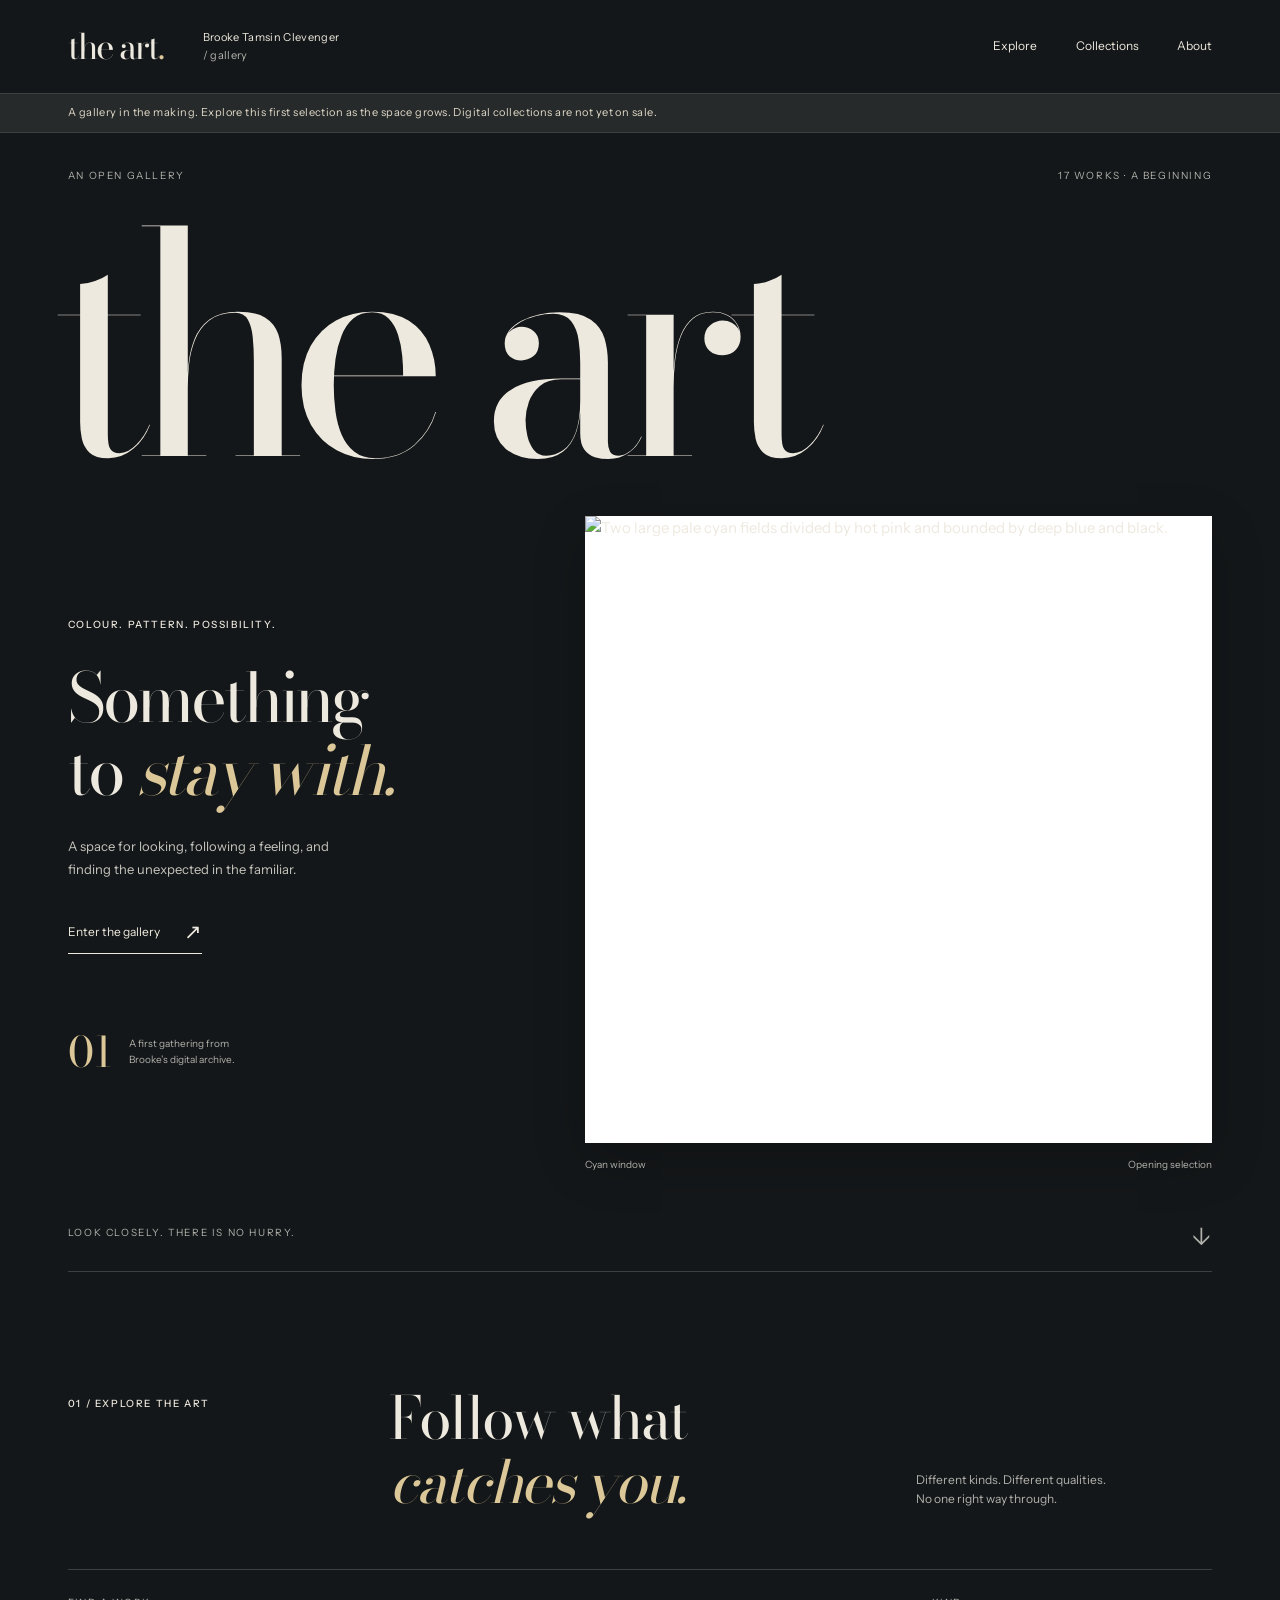
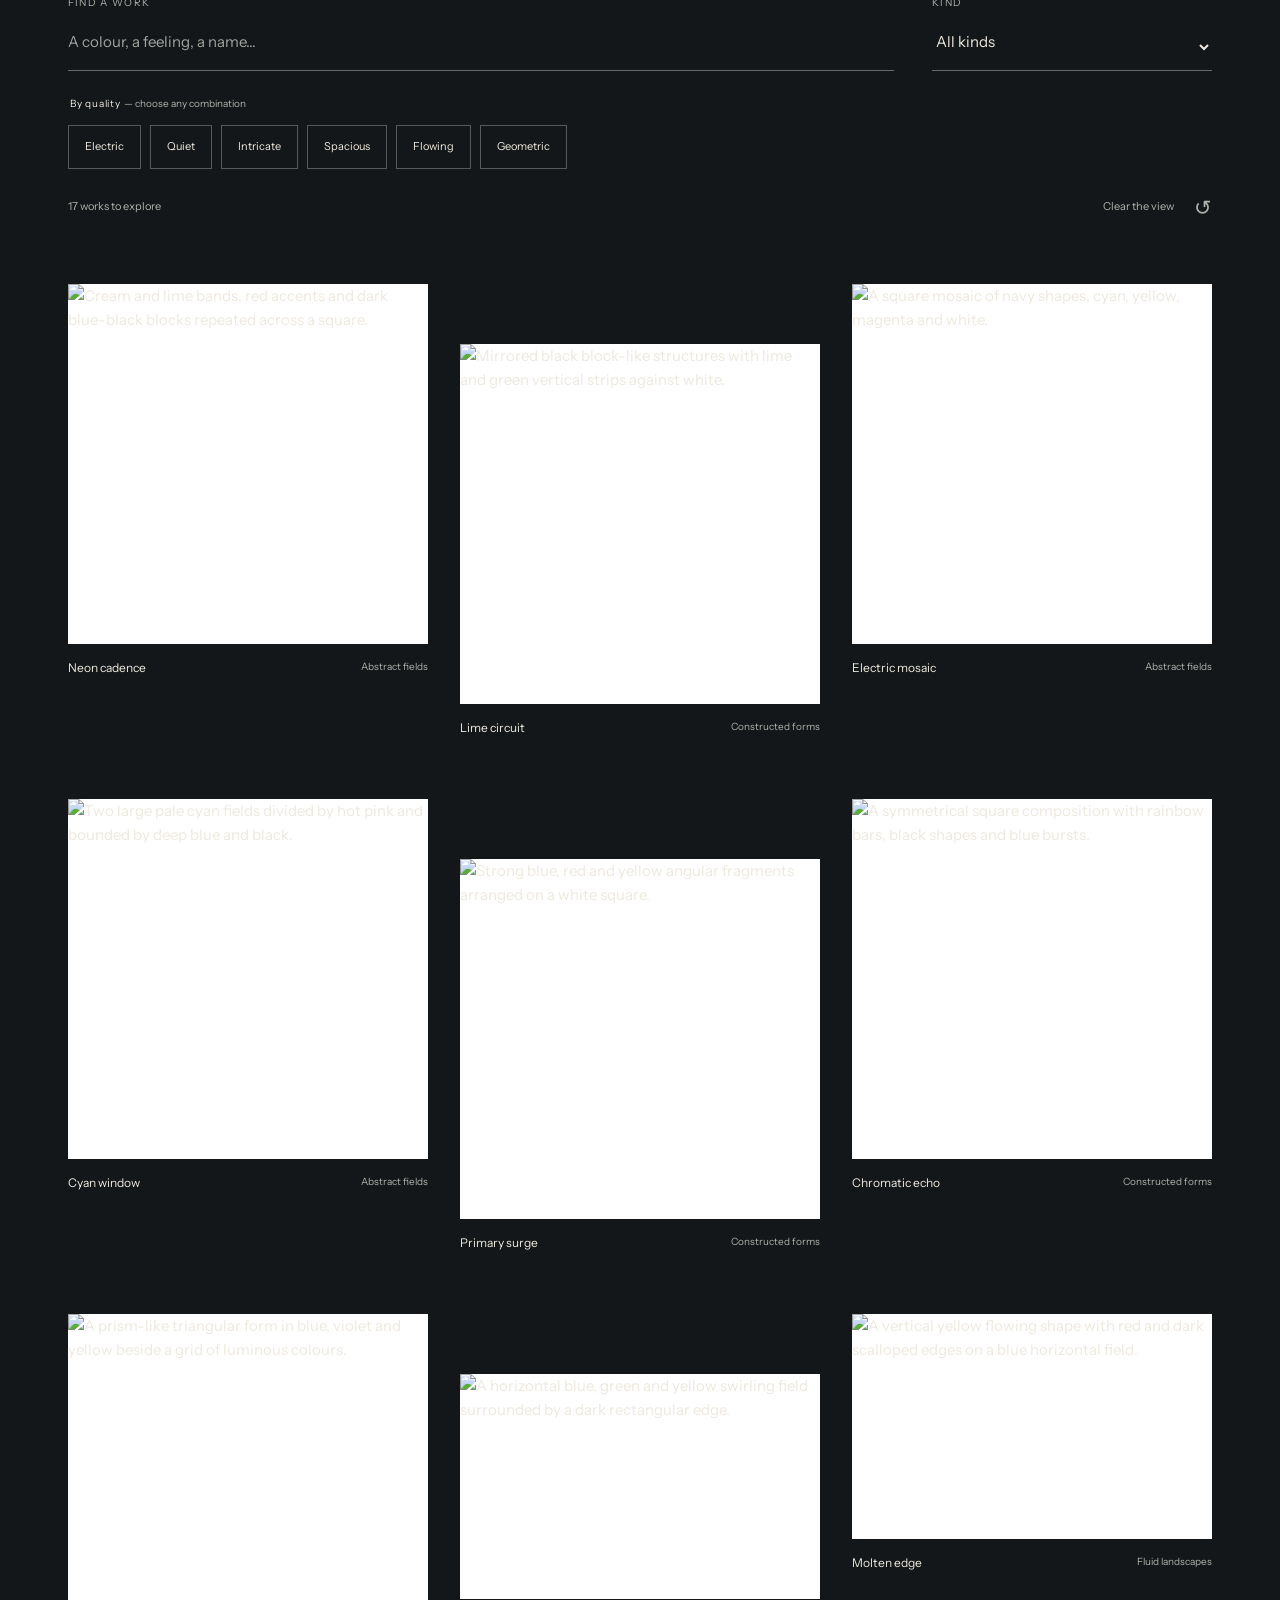
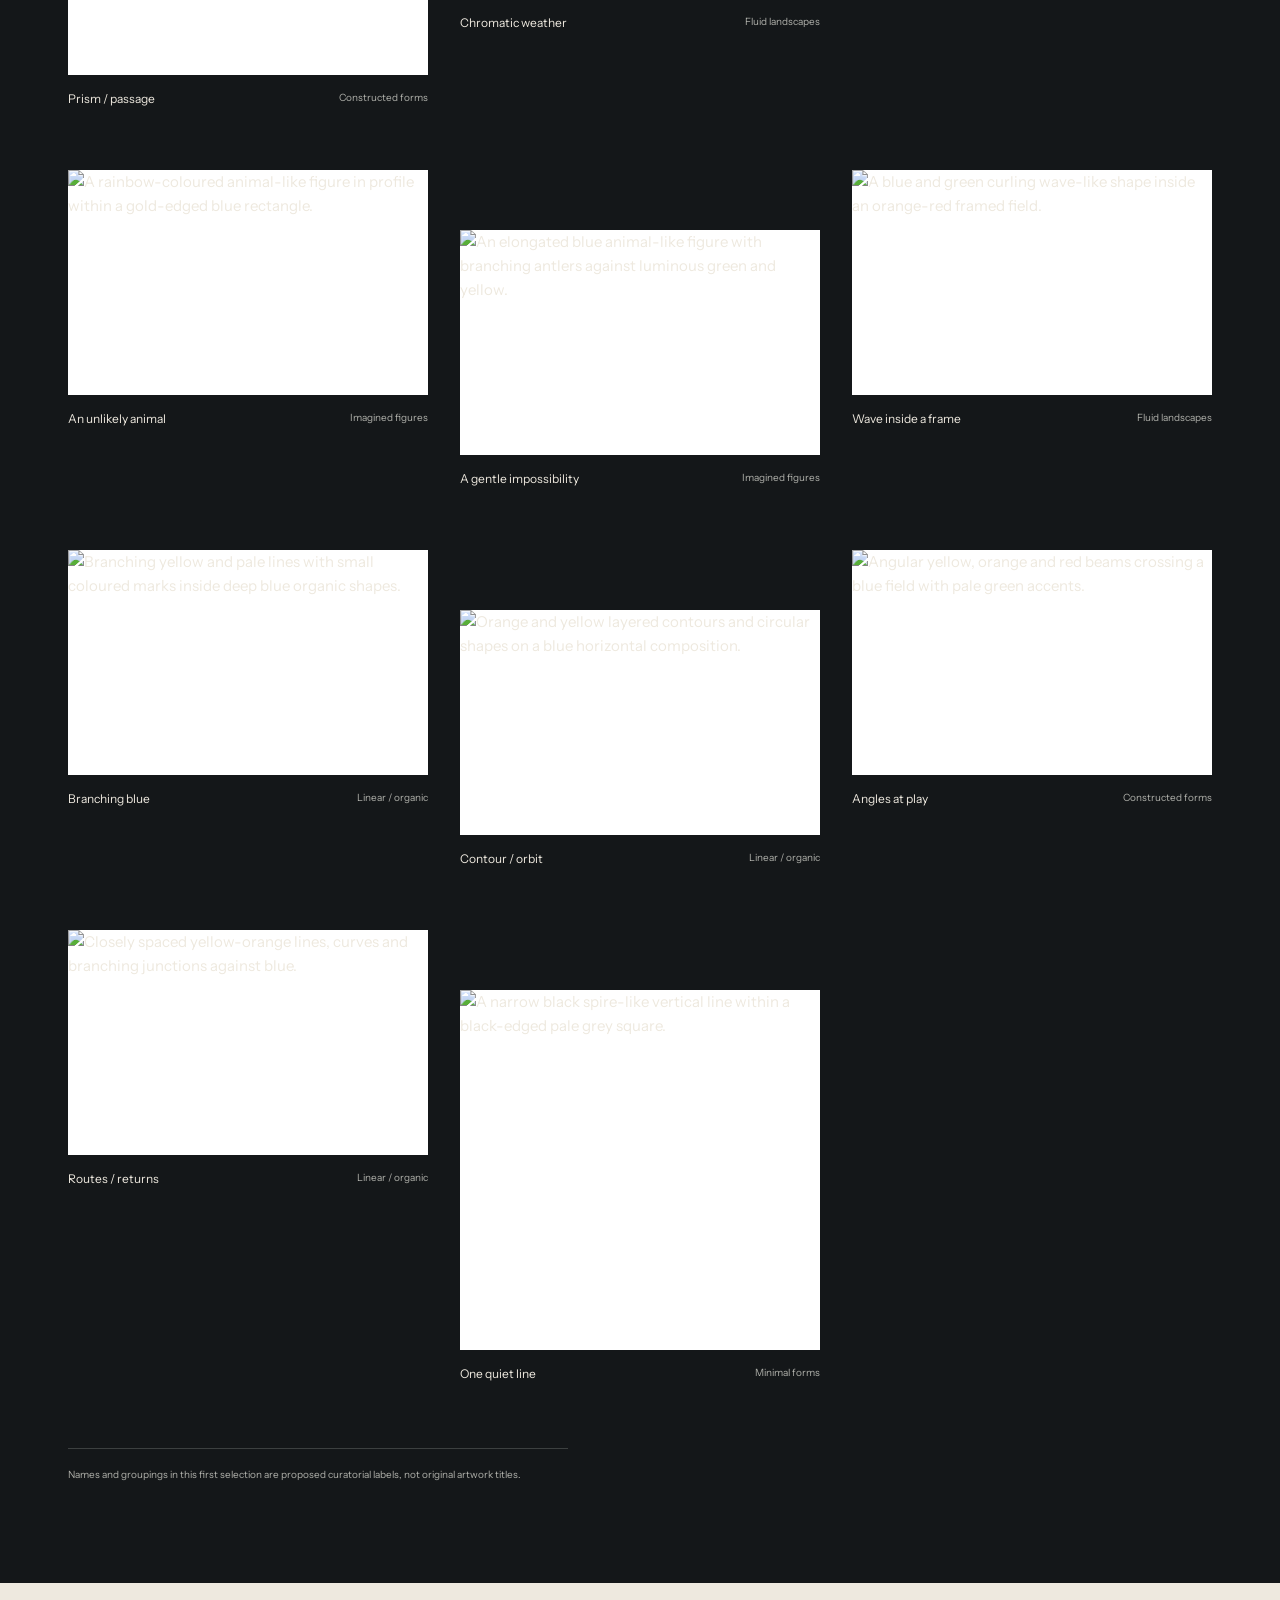
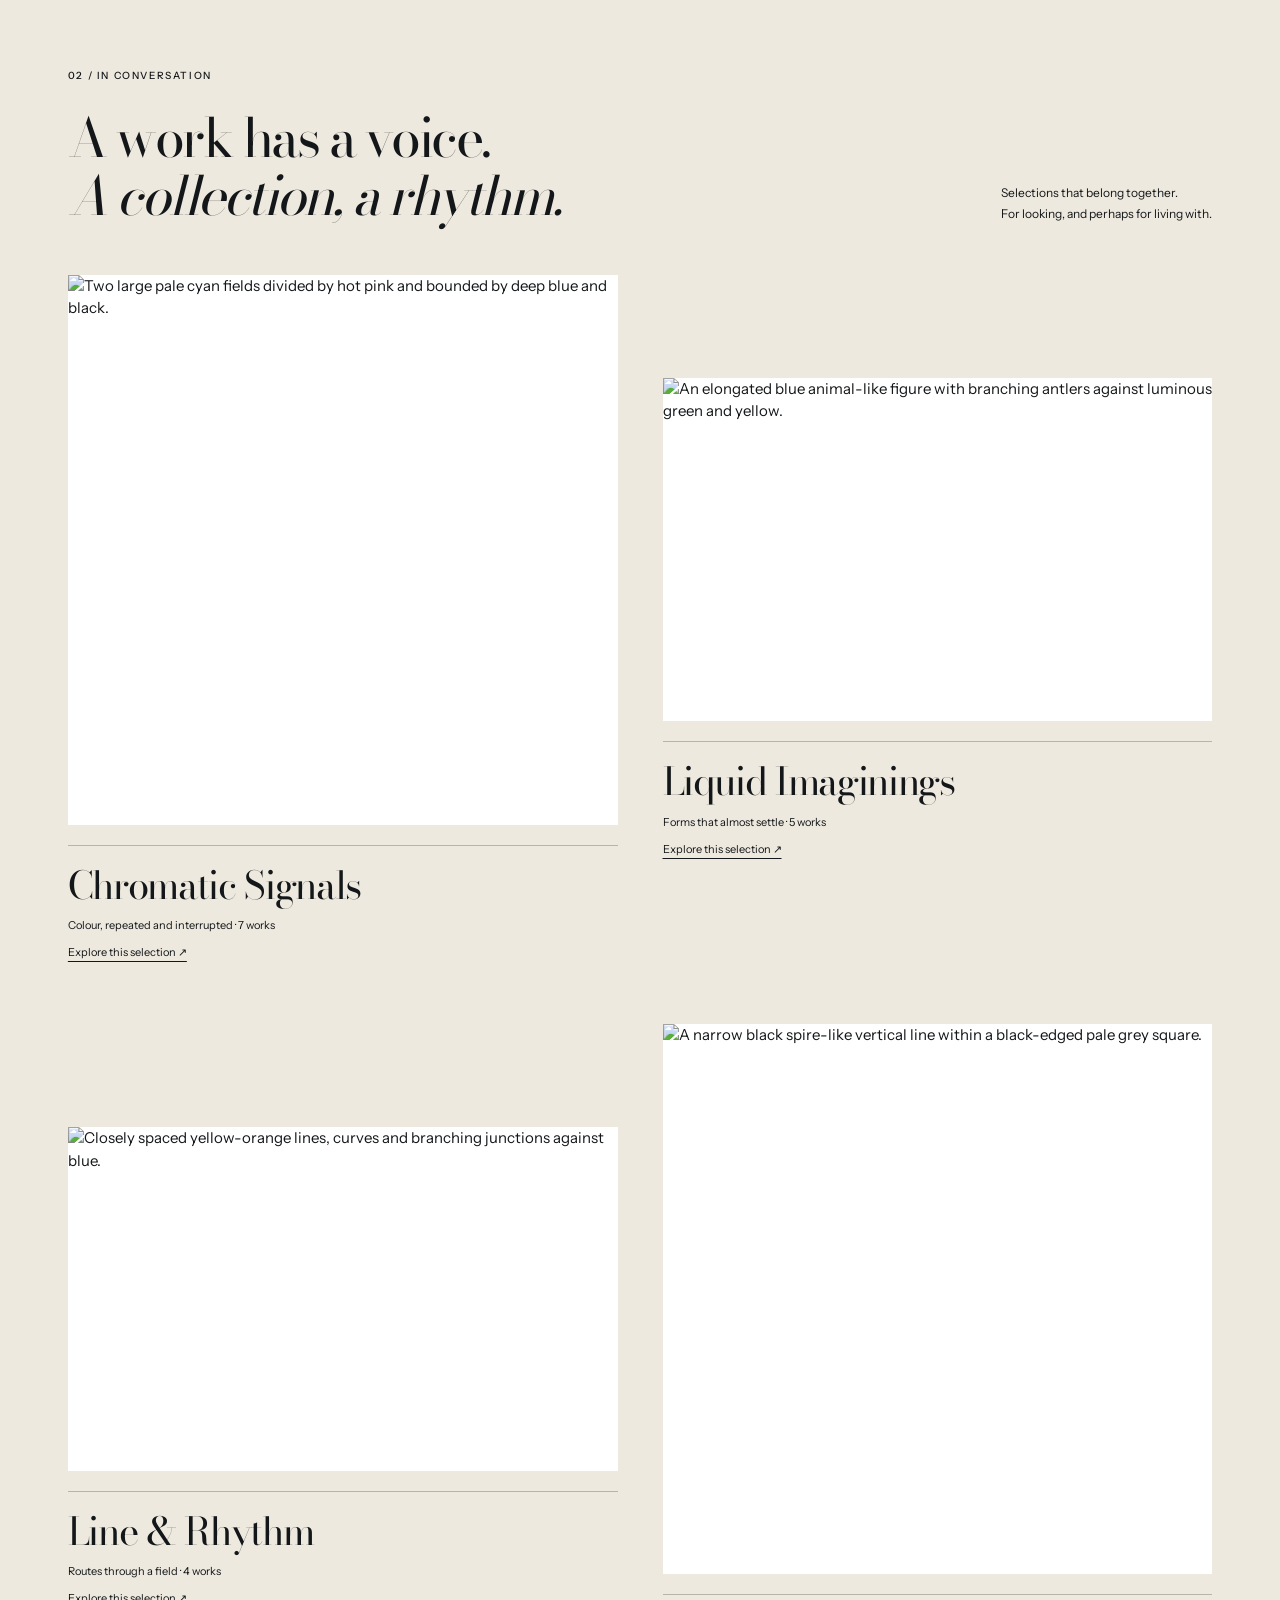
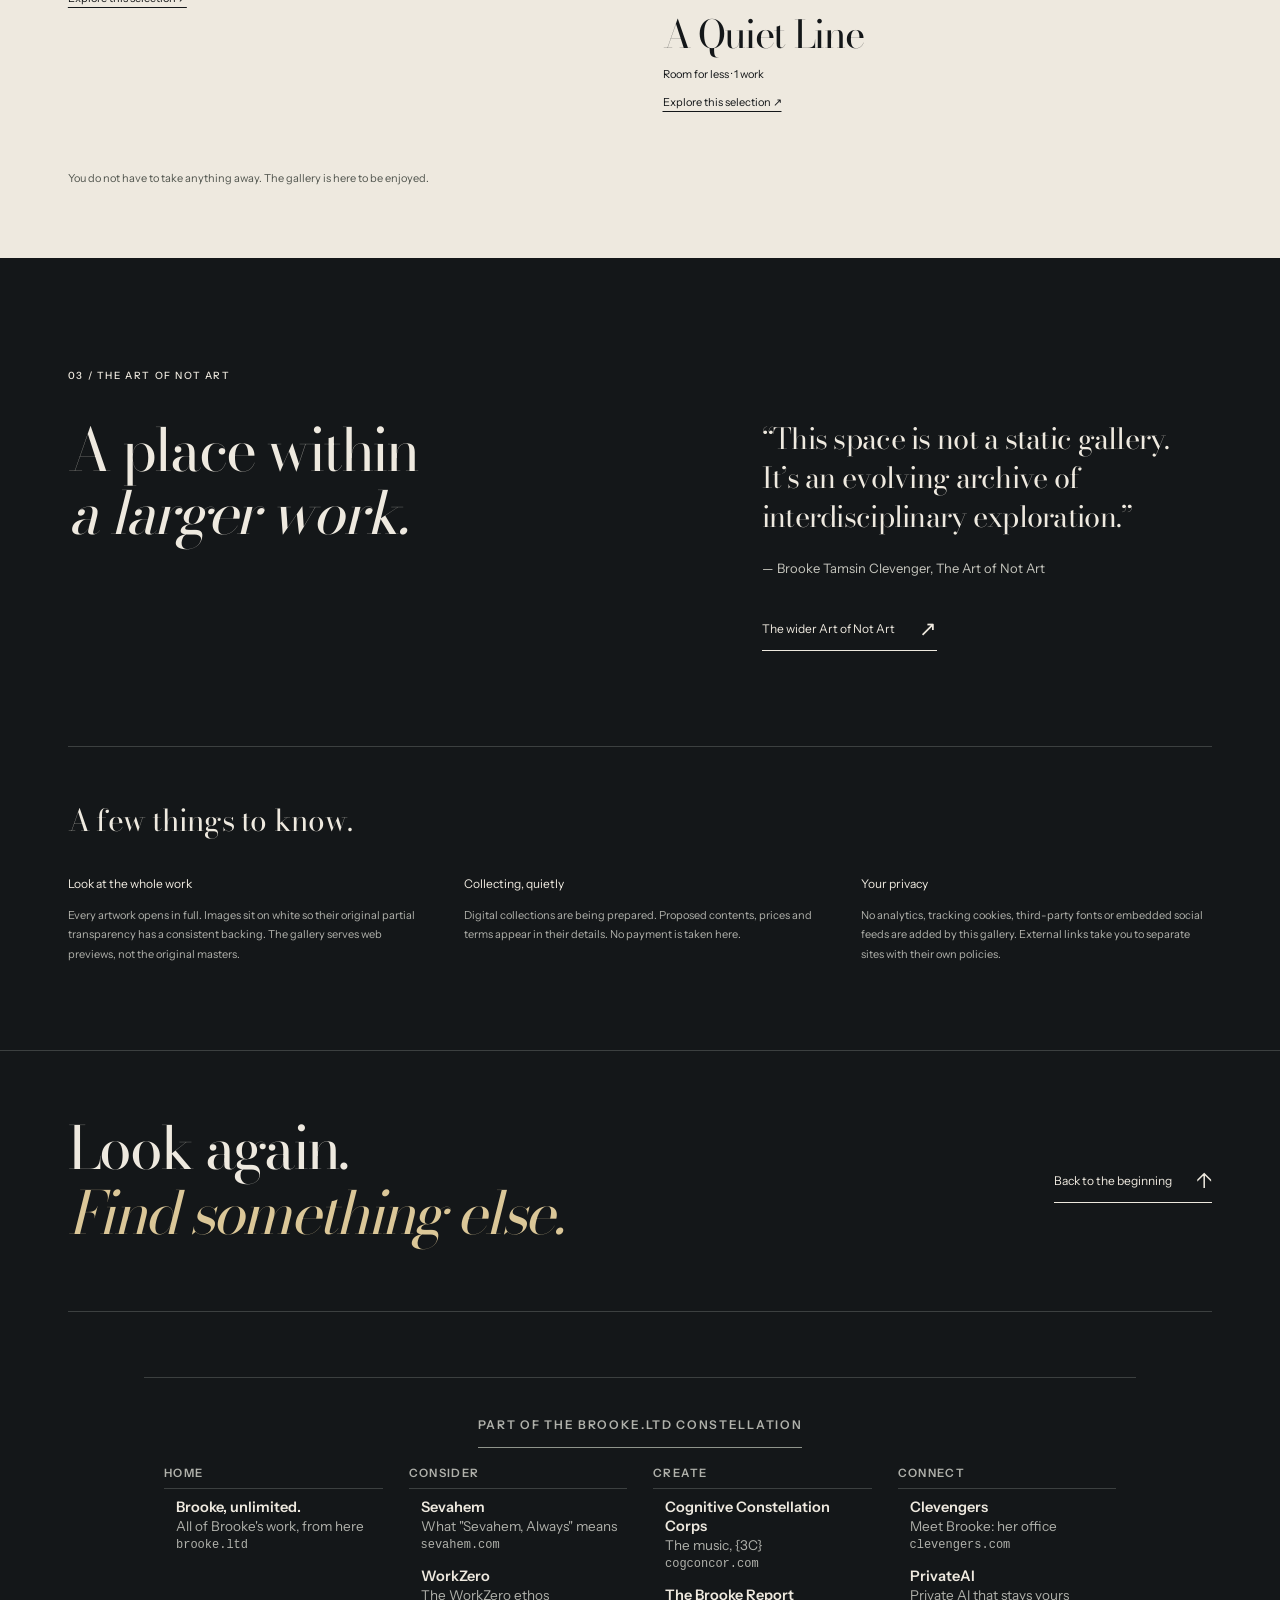
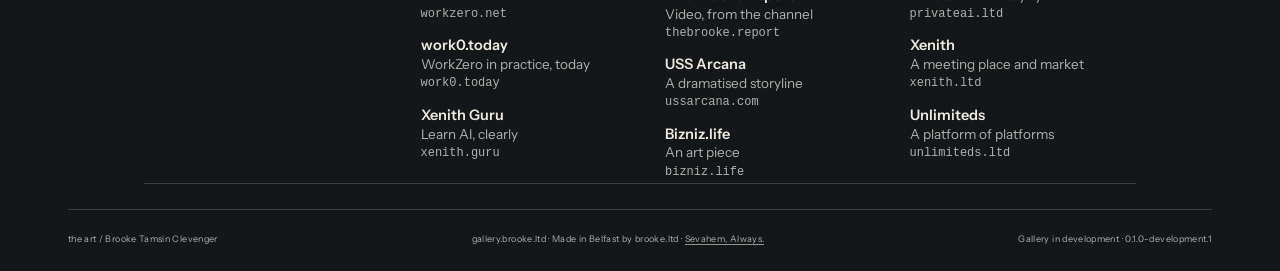
==== index.html @ 72e205ec "Open the art as a public gallery in development (carys)" ====
<!doctype html>
<html lang="en-GB">
<head>
<meta name="robots" content="noindex, nofollow">
  <meta charset="utf-8">
  <meta name="viewport" content="width=device-width, initial-scale=1">
  <meta name="description" content="The art of Brooke Tamsin Clevenger. An open gallery of colour, pattern and possibility, with room to look a little longer.">
  
  <meta name="color-scheme" content="dark light">
  <meta http-equiv="Content-Security-Policy" content="default-src 'self'; script-src 'self'; style-src 'self'; img-src 'self'; font-src 'self'; connect-src 'self'; object-src 'none'; base-uri 'none'; form-action 'none'">
  <meta name="referrer" content="strict-origin-when-cross-origin">
  <meta property="og:title" content="the art — Brooke Tamsin Clevenger">
  <meta property="og:description" content="An open gallery of colour, pattern and possibility.">
  <meta property="og:type" content="website">
  <meta property="og:url" content="https://gallery.brooke.ltd/">
  <link rel="canonical" href="https://gallery.brooke.ltd/">
  <link rel="stylesheet" href="./assets/styles.css">
  <link rel="icon" href="./assets/favicon.svg" type="image/svg+xml">
  <title>the art — Brooke Tamsin Clevenger</title>
  <script type="module" src="./assets/app.mjs"></script>
</head>
<body>
  <a class="skip-link" href="#explore">Skip to the artworks</a>
  <header class="site-header">
    <a class="wordmark" href="#arrival" aria-label="the art, return to arrival">the art<span class="wordmark-dot" aria-hidden="true">.</span></a>
    <p class="attribution">Brooke Tamsin Clevenger <span>/ gallery</span></p>
    <nav aria-label="Gallery">
      <a href="#explore">Explore</a>
      <a href="#collections">Collections</a>
      <a href="#about">About</a>
    </nav>
  </header>
  <aside class="review-notice" aria-label="Gallery in development">A gallery in the making. Explore this first selection as the space grows. Digital collections are not yet on sale.</aside>
  <main>
    <section class="arrival page-width" id="arrival" aria-labelledby="arrival-title">
      <div class="arrival-topline"><span>An open gallery</span><span>17 works · a beginning</span></div>
      <h1 id="arrival-title">the art</h1>
      <div class="arrival-composition">
        <div class="arrival-introduction">
          <p class="eyebrow">Colour. Pattern. Possibility.</p>
          <p class="arrival-statement">Something<br>to <em>stay with.</em></p>
          <p class="arrival-copy">A space for looking, following a feeling, and finding the unexpected in the familiar.</p>
          <a class="text-link entrance-link" href="#explore">Enter the gallery <span aria-hidden="true">↗</span></a>
          <div class="arrival-footnote"><span class="index-mark">01</span><p>A first gathering from<br>Brooke’s digital archive.</p></div>
        </div>
        <figure class="arrival-art">
          <a href="#explore" class="hero-image-link" aria-label="Explore the gallery below"><img src="assets/art/cs-04-1600.webp" alt="Two large pale cyan fields divided by hot pink and bounded by deep blue and black." width="1600" height="1600" fetchpriority="high" decoding="async"></a>
          <figcaption><span>Cyan window</span><span>Opening selection</span></figcaption>
        </figure>
      </div>
      <div class="arrival-baseline"><span>Look closely. There is no hurry.</span><span aria-hidden="true">↓</span></div>
    </section>

    <section class="explore page-width" id="explore" aria-labelledby="explore-title">
      <div class="section-heading">
        <p class="eyebrow">01 / Explore the art</p>
        <h2 id="explore-title">Follow what<br><em>catches you.</em></h2>
        <p class="section-intro">Different kinds. Different qualities.<br>No one right way through.</p>
      </div>
      <div id="route-notice" class="route-notice" role="status" hidden></div>
      <form id="gallery-filters" class="gallery-filters enhancement" role="search" aria-label="Find an artwork">
        <div class="filter-fields">
          <div class="search-field"><label for="work-search">Find a work</label><input id="work-search" type="search" placeholder="A colour, a feeling, a name…" autocomplete="off"></div>
          <div class="kind-field"><label for="kind-filter">Kind</label><select id="kind-filter"><option value="all">All kinds</option><option value="abstract-fields">Abstract fields</option><option value="constructed-forms">Constructed forms</option><option value="fluid-landscapes">Fluid landscapes</option><option value="imagined-figures">Imagined figures</option><option value="linear-organic">Linear / organic</option><option value="minimal-forms">Minimal forms</option></select></div>
        </div>
        <fieldset class="quality-field"><legend>By quality <span>— choose any combination</span></legend><div id="quality-filters"><button type="button" data-quality="electric" aria-pressed="false">Electric</button><button type="button" data-quality="quiet" aria-pressed="false">Quiet</button><button type="button" data-quality="intricate" aria-pressed="false">Intricate</button><button type="button" data-quality="spacious" aria-pressed="false">Spacious</button><button type="button" data-quality="flowing" aria-pressed="false">Flowing</button><button type="button" data-quality="geometric" aria-pressed="false">Geometric</button></div></fieldset>
        <div class="filter-summary"><p id="result-count" role="status" aria-live="polite" aria-atomic="true">17 works to explore</p><button id="reset-filters" class="text-button" type="reset">Clear the view <span aria-hidden="true">↺</span></button></div>
      </form>
      <noscript><p class="fallback-note">The full collection is below. Select any image to view its complete preview. Search and in-gallery viewing are available with JavaScript.</p></noscript>
      <p id="load-status" class="load-status" role="status"></p>
      <div id="work-grid" class="work-grid"><a class="work-link work-card" data-work-id="cs-01" data-kind="abstract-fields" data-qualities="electric intricate geometric" href="assets/art/cs-01-1600.webp" aria-label="View Neon cadence"><figure><img src="assets/art/cs-01-640.webp" alt="Cream and lime bands, red accents and dark blue-black blocks repeated across a square." width="1600" height="1600" loading="lazy" decoding="async"><figcaption><span>Neon cadence</span><span>Abstract fields</span></figcaption></figure></a>
<a class="work-link work-card" data-work-id="cs-02" data-kind="constructed-forms" data-qualities="electric geometric spacious" href="assets/art/cs-02-1600.webp" aria-label="View Lime circuit"><figure><img src="assets/art/cs-02-640.webp" alt="Mirrored black block-like structures with lime and green vertical strips against white." width="1600" height="1600" loading="lazy" decoding="async"><figcaption><span>Lime circuit</span><span>Constructed forms</span></figcaption></figure></a>
<a class="work-link work-card" data-work-id="cs-03" data-kind="abstract-fields" data-qualities="electric intricate geometric" href="assets/art/cs-03-1600.webp" aria-label="View Electric mosaic"><figure><img src="assets/art/cs-03-640.webp" alt="A square mosaic of navy shapes, cyan, yellow, magenta and white." width="1600" height="1600" loading="lazy" decoding="async"><figcaption><span>Electric mosaic</span><span>Abstract fields</span></figcaption></figure></a>
<a class="work-link work-card" data-work-id="cs-04" data-kind="abstract-fields" data-qualities="electric spacious geometric" href="assets/art/cs-04-1600.webp" aria-label="View Cyan window"><figure><img src="assets/art/cs-04-640.webp" alt="Two large pale cyan fields divided by hot pink and bounded by deep blue and black." width="1600" height="1600" loading="lazy" decoding="async"><figcaption><span>Cyan window</span><span>Abstract fields</span></figcaption></figure></a>
<a class="work-link work-card" data-work-id="cs-05" data-kind="constructed-forms" data-qualities="electric geometric flowing" href="assets/art/cs-05-1600.webp" aria-label="View Primary surge"><figure><img src="assets/art/cs-05-640.webp" alt="Strong blue, red and yellow angular fragments arranged on a white square." width="1600" height="1600" loading="lazy" decoding="async"><figcaption><span>Primary surge</span><span>Constructed forms</span></figcaption></figure></a>
<a class="work-link work-card" data-work-id="cs-06" data-kind="constructed-forms" data-qualities="electric intricate geometric" href="assets/art/cs-06-1600.webp" aria-label="View Chromatic echo"><figure><img src="assets/art/cs-06-640.webp" alt="A symmetrical square composition with rainbow bars, black shapes and blue bursts." width="1600" height="1600" loading="lazy" decoding="async"><figcaption><span>Chromatic echo</span><span>Constructed forms</span></figcaption></figure></a>
<a class="work-link work-card" data-work-id="prism-01" data-kind="constructed-forms" data-qualities="electric geometric spacious" href="assets/art/prism-01-1600.webp" aria-label="View Prism / passage"><figure><img src="assets/art/prism-01-640.webp" alt="A prism-like triangular form in blue, violet and yellow beside a grid of luminous colours." width="1600" height="1600" loading="lazy" decoding="async"><figcaption><span>Prism / passage</span><span>Constructed forms</span></figcaption></figure></a>
<a class="work-link work-card" data-work-id="fluid-01" data-kind="fluid-landscapes" data-qualities="electric flowing spacious" href="assets/art/fluid-01-1600.webp" aria-label="View Chromatic weather"><figure><img src="assets/art/fluid-01-640.webp" alt="A horizontal blue, green and yellow swirling field surrounded by a dark rectangular edge." width="1600" height="1000" loading="lazy" decoding="async"><figcaption><span>Chromatic weather</span><span>Fluid landscapes</span></figcaption></figure></a>
<a class="work-link work-card" data-work-id="fluid-02" data-kind="fluid-landscapes" data-qualities="electric flowing intricate" href="assets/art/fluid-02-1600.webp" aria-label="View Molten edge"><figure><img src="assets/art/fluid-02-640.webp" alt="A vertical yellow flowing shape with red and dark scalloped edges on a blue horizontal field." width="1600" height="1000" loading="lazy" decoding="async"><figcaption><span>Molten edge</span><span>Fluid landscapes</span></figcaption></figure></a>
<a class="work-link work-card" data-work-id="fluid-03" data-kind="imagined-figures" data-qualities="electric flowing intricate" href="assets/art/fluid-03-1600.webp" aria-label="View An unlikely animal"><figure><img src="assets/art/fluid-03-640.webp" alt="A rainbow-coloured animal-like figure in profile within a gold-edged blue rectangle." width="1600" height="1000" loading="lazy" decoding="async"><figcaption><span>An unlikely animal</span><span>Imagined figures</span></figcaption></figure></a>
<a class="work-link work-card" data-work-id="fluid-04" data-kind="imagined-figures" data-qualities="electric flowing spacious" href="assets/art/fluid-04-1600.webp" aria-label="View A gentle impossibility"><figure><img src="assets/art/fluid-04-640.webp" alt="An elongated blue animal-like figure with branching antlers against luminous green and yellow." width="1600" height="1000" loading="lazy" decoding="async"><figcaption><span>A gentle impossibility</span><span>Imagined figures</span></figcaption></figure></a>
<a class="work-link work-card" data-work-id="fluid-05" data-kind="fluid-landscapes" data-qualities="electric flowing spacious" href="assets/art/fluid-05-1600.webp" aria-label="View Wave inside a frame"><figure><img src="assets/art/fluid-05-640.webp" alt="A blue and green curling wave-like shape inside an orange-red framed field." width="1600" height="1000" loading="lazy" decoding="async"><figcaption><span>Wave inside a frame</span><span>Fluid landscapes</span></figcaption></figure></a>
<a class="work-link work-card" data-work-id="line-01" data-kind="linear-organic" data-qualities="intricate flowing electric" href="assets/art/line-01-1600.webp" aria-label="View Branching blue"><figure><img src="assets/art/line-01-640.webp" alt="Branching yellow and pale lines with small coloured marks inside deep blue organic shapes." width="1600" height="1000" loading="lazy" decoding="async"><figcaption><span>Branching blue</span><span>Linear / organic</span></figcaption></figure></a>
<a class="work-link work-card" data-work-id="line-02" data-kind="linear-organic" data-qualities="intricate geometric flowing" href="assets/art/line-02-1600.webp" aria-label="View Contour / orbit"><figure><img src="assets/art/line-02-640.webp" alt="Orange and yellow layered contours and circular shapes on a blue horizontal composition." width="1600" height="1000" loading="lazy" decoding="async"><figcaption><span>Contour / orbit</span><span>Linear / organic</span></figcaption></figure></a>
<a class="work-link work-card" data-work-id="line-03" data-kind="constructed-forms" data-qualities="electric geometric intricate" href="assets/art/line-03-1600.webp" aria-label="View Angles at play"><figure><img src="assets/art/line-03-640.webp" alt="Angular yellow, orange and red beams crossing a blue field with pale green accents." width="1600" height="1000" loading="lazy" decoding="async"><figcaption><span>Angles at play</span><span>Constructed forms</span></figcaption></figure></a>
<a class="work-link work-card" data-work-id="line-04" data-kind="linear-organic" data-qualities="intricate flowing electric" href="assets/art/line-04-1600.webp" aria-label="View Routes / returns"><figure><img src="assets/art/line-04-640.webp" alt="Closely spaced yellow-orange lines, curves and branching junctions against blue." width="1600" height="1000" loading="lazy" decoding="async"><figcaption><span>Routes / returns</span><span>Linear / organic</span></figcaption></figure></a>
<a class="work-link work-card" data-work-id="still-01" data-kind="minimal-forms" data-qualities="quiet spacious geometric" href="assets/art/still-01-1600.webp" aria-label="View One quiet line"><figure><img src="assets/art/still-01-640.webp" alt="A narrow black spire-like vertical line within a black-edged pale grey square." width="1600" height="1600" loading="lazy" decoding="async"><figcaption><span>One quiet line</span><span>Minimal forms</span></figcaption></figure></a></div>
      <div id="empty-state" class="empty-state" hidden><p class="empty-title">A different way in?</p><p>No works match all of those choices. Try fewer qualities, another word, or return to the full collection.</p><button class="text-button" type="button" id="empty-reset">Show all works <span aria-hidden="true">↗</span></button></div>
      <p class="catalogue-note">Names and groupings in this first selection are proposed curatorial labels, not original artwork titles.</p>
    </section>

    <section class="collections" id="collections" aria-labelledby="collections-title">
      <div class="page-width">
        <div class="collection-heading"><div><p class="eyebrow">02 / In conversation</p><h2 id="collections-title">A work has a voice.<br><em>A collection, a rhythm.</em></h2></div><p>Selections that belong together.<br>For looking, and perhaps for living with.</p></div>
        <div class="collection-grid"><button type="button" class="collection-link" data-collection-id="chromatic-signals" aria-label="Explore Chromatic Signals"><figure><img src="assets/art/cs-04-640.webp" alt="Two large pale cyan fields divided by hot pink and bounded by deep blue and black." width="1600" height="1600" loading="lazy" decoding="async"><figcaption><h3>Chromatic Signals</h3><p>Colour, repeated and interrupted · 7 works</p><p class="collection-action">Explore this selection ↗</p></figcaption></figure></button>
<button type="button" class="collection-link" data-collection-id="liquid-imaginings" aria-label="Explore Liquid Imaginings"><figure><img src="assets/art/fluid-04-640.webp" alt="An elongated blue animal-like figure with branching antlers against luminous green and yellow." width="1600" height="1000" loading="lazy" decoding="async"><figcaption><h3>Liquid Imaginings</h3><p>Forms that almost settle · 5 works</p><p class="collection-action">Explore this selection ↗</p></figcaption></figure></button>
<button type="button" class="collection-link" data-collection-id="line-and-rhythm" aria-label="Explore Line &amp; Rhythm"><figure><img src="assets/art/line-04-640.webp" alt="Closely spaced yellow-orange lines, curves and branching junctions against blue." width="1600" height="1000" loading="lazy" decoding="async"><figcaption><h3>Line &amp; Rhythm</h3><p>Routes through a field · 4 works</p><p class="collection-action">Explore this selection ↗</p></figcaption></figure></button>
<button type="button" class="collection-link" data-collection-id="a-quiet-line" aria-label="Explore A Quiet Line"><figure><img src="assets/art/still-01-640.webp" alt="A narrow black spire-like vertical line within a black-edged pale grey square." width="1600" height="1600" loading="lazy" decoding="async"><figcaption><h3>A Quiet Line</h3><p>Room for less · 1 work</p><p class="collection-action">Explore this selection ↗</p></figcaption></figure></button></div>
        <p class="collection-note">You do not have to take anything away. The gallery is here to be enjoyed.</p>
      </div>
    </section>

    <section class="about page-width" id="about" aria-labelledby="about-title">
      <p class="eyebrow">03 / The Art of Not Art</p>
      <div class="about-layout"><h2 id="about-title">A place within<br><em>a larger work.</em></h2><div class="about-copy"><p class="lead" data-source="https://www.brooke.ltd/create/Publishing-The-Art-of-not-Art">“This space is not a static gallery. It’s an evolving archive of interdisciplinary exploration.”</p><p>— Brooke Tamsin Clevenger, <a href="https://www.brooke.ltd/create/Publishing-The-Art-of-not-Art">The Art of Not Art</a></p><a class="text-link" href="https://www.brooke.ltd/create/Publishing-The-Art-of-not-Art">The wider Art of Not Art <span aria-hidden="true">↗</span></a></div></div>
    </section>

    <section class="visiting page-width" id="visiting" aria-labelledby="visiting-title">
      <h2 id="visiting-title">A few things to know.</h2>
      <div class="visiting-grid"><div><h3>Look at the whole work</h3><p>Every artwork opens in full. Images sit on white so their original partial transparency has a consistent backing. The gallery serves web previews, not the original masters.</p></div><div><h3>Collecting, quietly</h3><p>Digital collections are being prepared. Proposed contents, prices and terms appear in their details. No payment is taken here.</p></div><div><h3>Your privacy</h3><p>No analytics, tracking cookies, third-party fonts or embedded social feeds are added by this gallery. External links take you to separate sites with their own policies.</p></div></div>
    </section>
  </main>
  <footer class="site-footer">
    <div class="page-width"><div class="footer-top"><p class="footer-invitation">Look again.<br><em>Find something else.</em></p><a href="#arrival" class="text-link">Back to the beginning <span aria-hidden="true">↑</span></a></div><div class="constellation"><nav class="constellation" aria-label="The brooke.ltd constellation"><h2><a href="/constellation/">Part of the brooke.ltd constellation</a></h2><div class="groups"><section><h3>Home</h3><ul><li><a href="https://brooke.ltd/"><b>Brooke, unlimited.</b><span class="w">All of Brooke's work, from here</span><small>brooke.ltd</small></a></li></ul></section><section><h3>Consider</h3><ul><li><a href="https://sevahem.com/"><b>Sevahem</b><span class="w">What &quot;Sevahem, Always&quot; means</span><small>sevahem.com</small></a></li><li><a href="https://workzero.net/"><b>WorkZero</b><span class="w">The WorkZero ethos</span><small>workzero.net</small></a></li><li><a href="https://work0.today/"><b>work0.today</b><span class="w">WorkZero in practice, today</span><small>work0.today</small></a></li><li><a href="https://xenith.guru/"><b>Xenith Guru</b><span class="w">Learn AI, clearly</span><small>xenith.guru</small></a></li></ul></section><section><h3>Create</h3><ul><li><a href="https://cogconcor.com/"><b>Cognitive Constellation Corps</b><span class="w">The music, {3C}</span><small>cogconcor.com</small></a></li><li><a href="https://thebrooke.report/"><b>The Brooke Report</b><span class="w">Video, from the channel</span><small>thebrooke.report</small></a></li><li><a href="https://ussarcana.com/"><b>USS Arcana</b><span class="w">A dramatised storyline</span><small>ussarcana.com</small></a></li><li><a href="https://bizniz.life/"><b>Bizniz.life</b><span class="w">An art piece</span><small>bizniz.life</small></a></li></ul></section><section><h3>Connect</h3><ul><li><a href="https://clevengers.com/"><b>Clevengers</b><span class="w">Meet Brooke: her office</span><small>clevengers.com</small></a></li><li><a href="https://privateai.ltd/"><b>PrivateAI</b><span class="w">Private AI that stays yours</span><small>privateai.ltd</small></a></li><li><a href="https://xenith.ltd/"><b>Xenith</b><span class="w">A meeting place and market</span><small>xenith.ltd</small></a></li><li><a href="https://unlimiteds.ltd/"><b>Unlimiteds</b><span class="w">A platform of platforms</span><small>unlimiteds.ltd</small></a></li></ul></section></div></nav>
</div><div class="footer-bottom"><p>the art / Brooke Tamsin Clevenger</p><p>gallery.brooke.ltd &middot; Made in Belfast by <a href="https://brooke.ltd/">brooke.ltd</a> &middot; <a class="sign" href="https://sevahem.com/">Sevahem, Always.</a></p><p>Gallery in development · 0.1.0-development.1</p></div></div>
  </footer>

  <dialog id="work-dialog" class="work-dialog" aria-labelledby="work-title" aria-describedby="work-description">
    <div class="dialog-toolbar"><span id="work-position" class="eyebrow"></span><div class="dialog-actions"><button class="icon-button" id="previous-work" aria-label="Previous artwork" type="button">←</button><button class="icon-button" id="next-work" aria-label="Next artwork" type="button">→</button><button class="close-button" id="close-work" type="button" autofocus>Close <span aria-hidden="true">×</span></button></div></div>
    <div class="work-dialog-layout"><div class="viewer-image-wrap"><img id="work-image" alt=""></div><div class="work-detail"><p class="eyebrow" id="work-kind"></p><h2 id="work-title"></h2><p class="editorial-label" id="work-title-note"></p><p id="work-description"></p><div id="work-qualities" class="detail-qualities"></div><dl class="work-facts" id="work-facts"></dl><button id="work-collection" class="text-button" type="button">See this collection <span aria-hidden="true">↗</span></button><div class="related-block"><h3>In the same conversation</h3><div id="related-works" class="related-works"></div></div></div></div>
    <p class="viewer-hint">← / → to move between works · Escape to return</p>
  </dialog>

  <dialog id="collection-dialog" class="collection-dialog" aria-labelledby="collection-title">
    <div class="dialog-toolbar"><span class="eyebrow">A considered selection</span><button class="close-button" id="close-collection" type="button" autofocus>Close <span aria-hidden="true">×</span></button></div>
    <div class="collection-dialog-heading"><p class="eyebrow" id="collection-subtitle"></p><h2 id="collection-title"></h2><p id="collection-description"></p></div>
    <div id="collection-works" class="collection-works"></div>
    <section class="collecting-details" id="collecting-details" aria-labelledby="collecting-title"><div><p class="eyebrow">For your own projects</p><h3 id="collecting-title">A digital collection</h3><p id="product-description"></p><p id="product-included" class="included-works"></p></div><div><p id="product-price" class="product-price"></p><ul id="product-contents"></ul><p id="product-licence" class="licence-summary"></p><div id="checkout-state"></div></div></section>
  </dialog>
</body>
</html>
---- assets/styles.css ----
@font-face{font-family:Bodoni;src:url('./fonts/bodoni-moda.woff2') format('woff2');font-weight:400 600;font-style:normal;font-display:swap}
@font-face{font-family:Instrument;src:url('./fonts/instrument-sans.woff2') format('woff2');font-weight:400 600;font-style:normal;font-display:swap}
:root{--ink:#141719;--paper:#eee9df;--muted:#b0b1ab;--line:#3c4040;--paper-line:#b8b4aa;--accent:#dbc798;--under:#8f948b;--surface:#202526;--serif:Bodoni,'Bodoni MT',Didot,'Times New Roman',serif;--sans:Instrument,'Segoe UI',Arial,sans-serif;--body:var(--sans);--gutter:clamp(22px,5.3vw,94px)}
*{box-sizing:border-box}html{scroll-behavior:smooth;scroll-padding-top:35px}body{margin:0;background:var(--ink);color:var(--paper);font:400 15px/1.6 var(--sans);-webkit-font-smoothing:antialiased}body:has(dialog[open]){overflow:hidden}::selection{background:var(--accent);color:var(--ink)}a{color:inherit}button,input,select{font:inherit}button,a,input,select{-webkit-tap-highlight-color:transparent}button{cursor:pointer}button:disabled{cursor:default}a{text-decoration:none}a:hover{text-decoration-color:currentColor}button{color:inherit}img{display:block;max-width:100%;height:auto}figure,p,h1,h2,h3{margin:0}em{font-family:var(--serif);font-weight:400}h1,h2,h3{font-weight:400}button,input,select{border-radius:0}button:focus-visible,a:focus-visible,input:focus-visible,select:focus-visible{outline:2px solid var(--accent);outline-offset:6px}button:focus:not(:focus-visible){outline:none}[hidden]{display:none!important}.page-width{margin-inline:auto;width:calc(100% - var(--gutter)*2);max-width:1560px}.skip-link{position:fixed;z-index:20;top:10px;left:10px;padding:12px 20px;color:var(--ink);background:var(--paper);transform:translateY(-160%)}.skip-link:focus{transform:translateY(0)}.enhancement{display:none}body[data-enhanced] .enhancement{display:block}
.site-header{display:flex;align-items:center;gap:40px;padding:20px var(--gutter);border-bottom:1px solid var(--line);min-height:94px}.wordmark{font:400 35px/1 var(--serif);letter-spacing:-2px;white-space:nowrap;min-height:44px;display:flex;align-items:center}.wordmark-dot{color:var(--accent)}.attribution{font-size:11px;line-height:1.6;letter-spacing:.03em}.attribution span{display:block;color:var(--muted)}.site-header nav{margin-left:auto;display:flex;gap:clamp(15px,3vw,48px)}.site-header nav a{font-size:12px;display:flex;align-items:center;min-height:44px;border-bottom:1px solid transparent}.site-header nav a:hover{border-color:var(--paper)}.review-notice,.review-banner{font-size:11px;letter-spacing:.04em;padding:10px var(--gutter);background:#262a2a;color:#ded7c6;border-bottom:1px solid var(--line)}
.arrival{padding-top:35px}.arrival-topline,.arrival-baseline{display:flex;justify-content:space-between;gap:20px;font-size:10px;text-transform:uppercase;letter-spacing:.16em;color:var(--muted)}.arrival h1{font:400 clamp(90px,24vw,370px)/.92 var(--serif);letter-spacing:-.075em;margin:20px 0 30px -0.055em;white-space:nowrap}.arrival-composition{display:grid;grid-template-columns:.82fr 1.18fr;gap:clamp(35px,6.4vw,110px);align-items:center}.arrival-introduction{padding:10px 0}.eyebrow{font-size:10px;font-weight:500;letter-spacing:.16em;text-transform:uppercase;line-height:1.6}.arrival-statement{font:400 clamp(39px,5.3vw,82px)/1.08 var(--serif);letter-spacing:-.045em;margin:28px 0}.arrival-statement em{color:var(--accent)}.arrival-copy{font-size:13px;max-width:275px;color:#c6c6be;line-height:1.8}.text-link{display:inline-flex;align-items:center;gap:24px;min-height:44px;font-size:12px;padding:8px 0;border-bottom:1px solid currentColor}.text-link span,.text-button span{font-size:21px;line-height:1}.text-link:hover span{transform:translate(2px,-2px)}.entrance-link{margin-top:28px}.arrival-footnote{display:flex;gap:17px;align-items:center;margin-top:clamp(34px,6vw,85px);color:var(--muted)}.arrival-footnote p{font-size:10px;line-height:1.6}.index-mark{font:400 42px/1 var(--serif);color:var(--accent)}.arrival-art{position:relative}.hero-image-link{display:block;background:#fff;box-shadow:0 18px 50px #0003}.arrival-art img{width:100%;object-fit:contain;background:#fff}.arrival-art figcaption{display:flex;gap:15px;justify-content:space-between;font-size:10px;color:var(--muted);margin-top:14px}.arrival-art figcaption span:last-child{white-space:nowrap}.arrival-baseline{margin-top:52px;border-bottom:1px solid var(--line);padding-bottom:22px}.arrival-baseline span:last-child{font-size:24px;line-height:1}
.explore{padding-top:115px;padding-bottom:100px}.section-heading{display:grid;grid-template-columns:1fr 1.7fr 1fr;align-items:end;gap:25px;margin-bottom:55px}.section-heading>.eyebrow{align-self:start;padding-top:9px}h2{font:400 clamp(38px,4.6vw,72px)/1.08 var(--serif);letter-spacing:-.045em}.section-heading h2 em{color:var(--accent)}.section-intro{font-size:12px;color:var(--muted);padding-bottom:6px}.gallery-filters{border-top:1px solid var(--line);margin-bottom:55px;padding-top:25px}.filter-fields{display:grid;grid-template-columns:1fr 280px;gap:38px}.filter-fields label{display:block;font-size:10px;text-transform:uppercase;letter-spacing:.13em;margin-bottom:12px;color:var(--muted)}.filter-fields input,.filter-fields select{width:100%;min-height:48px;border:0;border-bottom:1px solid #646969;color:var(--paper);background:transparent;font-size:15px;padding:0 5px 10px 0}.filter-fields input::placeholder{color:#a0a49e}.filter-fields select{cursor:pointer}.filter-fields select option{background:var(--ink);color:var(--paper)}.quality-field{border:0;margin:25px 0 0;padding:0;min-width:0}.quality-field legend{font-size:10px;letter-spacing:.08em;margin-bottom:13px}.quality-field legend span{color:var(--muted);text-transform:none;letter-spacing:0}#quality-filters{display:flex;flex-wrap:wrap;gap:9px}#quality-filters button{border:1px solid #565b59;padding:9px 16px;min-height:44px;background:transparent;font-size:11px;transition:background .18s,color .18s}#quality-filters button:hover{border-color:var(--paper)}#quality-filters button[aria-pressed=true]{color:var(--ink);background:var(--paper);border-color:var(--paper)}.filter-summary{display:flex;align-items:center;justify-content:space-between;gap:20px;margin-top:16px;font-size:11px;color:var(--muted)}.text-button{min-height:44px;border:0;border-bottom:1px solid currentColor;background:transparent;padding:7px 0;font-size:12px;display:inline-flex;align-items:center;gap:20px}.text-button:hover{color:var(--accent)}.filter-summary .text-button{border-bottom:0;font-size:11px}.work-grid{display:grid;grid-template-columns:repeat(3,minmax(0,1fr));gap:62px 32px;align-items:start}.work-card,.work-grid>.work-link{min-width:0}.work-card:nth-child(3n+2),.work-grid>.work-link:nth-child(3n+2){padding-top:60px}.work-link{display:block}.work-link figure,.work-card figure{margin:0}.work-link img{width:100%;background:white;object-fit:contain;transition:filter .25s,box-shadow .25s}.work-link:hover img{filter:brightness(1.04);box-shadow:0 10px 35px #0004}.work-link figcaption{display:flex;justify-content:space-between;gap:12px;margin-top:15px;font-size:12px;line-height:1.5}.work-link figcaption span:last-child{font-size:10px;color:var(--muted)}.work-link h3{font-size:13px}.work-link p{font-size:10px;color:var(--muted);margin-top:5px}.work-link .work-arrow{font-size:22px;color:var(--muted)}.catalogue-note{font-size:10px;color:var(--muted);max-width:500px;border-top:1px solid var(--line);margin-top:65px;padding-top:18px}.route-notice,.fallback-note,.load-status:not(:empty){font-size:13px;line-height:1.7;border-left:2px solid var(--accent);padding:12px 18px;margin:0 0 25px;max-width:640px}.route-notice a{text-decoration:underline}.empty-state{padding:65px 0 80px;max-width:570px}.empty-state p:not(.empty-title){color:var(--muted);font-size:13px;margin:20px 0}.empty-title{font:400 46px/1.1 var(--serif);letter-spacing:-.03em}
.collections{background:var(--paper);color:var(--ink);padding:85px 0 70px}.collection-heading{display:flex;justify-content:space-between;gap:40px;align-items:end;margin-bottom:50px}.collection-heading .eyebrow{margin-bottom:25px}.collection-heading>p{font-size:12px;line-height:1.8;max-width:250px}.collection-heading h2{font-size:clamp(36px,4.2vw,66px)}.collection-grid{display:grid;grid-template-columns:repeat(2,minmax(0,1fr));gap:45px}.collection-link{display:block;width:100%;min-width:0;text-align:left;border:0;background:transparent;color:var(--ink);padding:0;line-height:1.5}.collection-link img{width:100%;height:auto;background:#fff;object-fit:contain}.collection-link figure{margin:0}.collection-link figcaption,.collection-link>.collection-caption{border-top:1px solid var(--paper-line);padding:17px 0;margin-top:20px}.collection-link h3{font:400 clamp(28px,3vw,45px)/1.15 var(--serif);letter-spacing:-.035em}.collection-link p{font-size:11px;line-height:1.7;margin-top:9px}.collection-link .collection-action{font-size:11px;text-decoration:underline;text-underline-offset:5px}.collections :focus-visible{outline-color:var(--ink)}.collection-note{font-size:11px;margin-top:42px;color:#52564f}.about{padding-top:110px;padding-bottom:95px;border-bottom:1px solid var(--line)}.about>.eyebrow{margin-bottom:35px}.about-layout{display:grid;grid-template-columns:1.2fr 1fr;gap:clamp(40px,12vw,180px)}.about-copy{max-width:480px}.about-copy p{font-size:13px;line-height:1.9;color:#c6c6be;margin-bottom:20px}.about-copy .lead{font:400 29px/1.35 var(--serif);color:var(--paper);letter-spacing:-.025em}.about-copy .text-link{margin-top:6px}.visiting{padding-top:55px;padding-bottom:85px}.visiting h2{font:400 30px/1.25 var(--serif);letter-spacing:-.025em;margin-bottom:35px}.visiting-grid{display:grid;grid-template-columns:repeat(3,minmax(0,1fr));gap:45px}.visiting h3{font-size:12px;margin-bottom:12px}.visiting p{font-size:11px;color:var(--muted);line-height:1.8;max-width:350px}.site-footer{border-top:1px solid var(--line);padding:65px 0 25px}.footer-top{display:flex;justify-content:space-between;gap:40px;align-items:center;margin-bottom:65px}.footer-invitation{font:400 clamp(36px,4.6vw,70px)/1.1 var(--serif);letter-spacing:-.045em}.footer-invitation em{color:var(--accent)}.constellation{border-block:1px solid var(--line);padding:25px 0;font-size:11px;color:var(--muted)}.constellation nav,.constellation ul{display:flex;flex-wrap:wrap;gap:12px 28px}.constellation ul{list-style:none;margin:0;padding:0}.constellation a{display:inline-flex;align-items:center;min-height:44px}.constellation a:hover{color:var(--paper);text-decoration:underline;text-underline-offset:5px}.footer-bottom{display:flex;justify-content:space-between;gap:20px;font-size:9px;letter-spacing:.04em;color:var(--muted);padding-top:22px}
dialog{position:fixed;border:1px solid #60635c;padding:0;background:var(--ink);color:var(--paper);margin:auto;max-height:calc(100dvh - 36px);overflow:auto;overscroll-behavior:contain;width:calc(100% - 36px);max-width:1540px;box-shadow:0 24px 90px #0008}dialog::backdrop{background:#080b0de8;backdrop-filter:blur(8px)}.dialog-toolbar{position:sticky;z-index:2;top:0;display:flex;justify-content:space-between;align-items:center;gap:18px;background:var(--ink);border-bottom:1px solid var(--line);padding:14px 25px}.dialog-actions{display:flex;gap:9px;align-items:center}.icon-button,.close-button{height:44px;min-width:44px;border:1px solid #5e625c;background:transparent;font-size:20px;display:inline-flex;gap:20px;align-items:center;justify-content:center}.icon-button:hover,.close-button:hover{background:var(--paper);color:var(--ink)}.close-button{padding:0 17px;margin-left:12px;font-size:11px}.close-button span{font-size:24px;font-weight:300}.work-dialog-layout{display:grid;grid-template-columns:minmax(0,1.6fr) minmax(280px,1fr)}.viewer-image-wrap{background:#fff;display:flex;align-items:center;justify-content:center;min-width:0;min-height:480px}.viewer-image-wrap img{width:100%;height:100%;max-height:calc(100dvh - 150px);object-fit:contain;background:#fff}.work-detail{padding:38px 35px}.work-detail h2{font-size:clamp(35px,3.5vw,56px);margin:17px 0 10px}.editorial-label{font-size:10px;color:var(--muted)}#work-description{font-size:13px;line-height:1.85;margin-top:25px}.detail-qualities{display:flex;flex-wrap:wrap;gap:8px;margin:23px 0}.detail-qualities span{border:1px solid var(--line);padding:5px 10px;font-size:10px}.work-facts{display:grid;grid-template-columns:auto 1fr;gap:8px 20px;font-size:10px;color:var(--muted);margin:25px 0}.work-facts dt{color:var(--paper)}.work-facts dd{margin:0}.related-block{border-top:1px solid var(--line);margin-top:35px;padding-top:22px}.related-block h3{font-size:10px;letter-spacing:.08em;margin-bottom:16px}.related-works{display:grid;grid-template-columns:repeat(3,minmax(0,1fr));gap:10px}.related-works button{background:transparent;border:0;padding:0;text-align:left;font-size:9px;line-height:1.4;min-height:44px}.related-works img{width:100%;background:white;margin-bottom:9px}.viewer-hint{font-size:10px;text-align:center;color:var(--muted);padding:15px 20px;border-top:1px solid var(--line)}.collection-dialog{max-width:1120px}.collection-dialog-heading{padding:40px 45px 35px;max-width:800px}.collection-dialog-heading h2{margin:20px 0;font-size:clamp(38px,5.4vw,72px)}.collection-dialog-heading>p:last-child{color:var(--muted);font-size:13px;line-height:1.8;max-width:590px}.collection-works{display:grid;grid-template-columns:repeat(3,minmax(0,1fr));gap:22px;padding:0 45px 45px}.collection-works button{padding:0;border:0;background:transparent;text-align:left;min-width:0}.collection-works img{width:100%;background:#fff}.collection-works span{display:block;font-size:11px;line-height:1.5;padding-top:10px}.collecting-details{display:grid;grid-template-columns:1fr 1fr;gap:55px;padding:40px 45px;background:var(--paper);color:var(--ink)}.collecting-details h3{font:400 37px/1.15 var(--serif);letter-spacing:-.035em;margin:15px 0}.collecting-details p,.collecting-details ul{font-size:12px;line-height:1.8}.collecting-details .product-price{font:400 42px/1.15 var(--serif);letter-spacing:-.03em;margin-bottom:15px}.collecting-details .product-price span{display:block;font:400 10px/1.5 var(--sans);letter-spacing:.02em;margin-top:8px}.collecting-details ul{padding-left:17px;margin:20px 0}.licence-summary{border-top:1px solid var(--paper-line);padding-top:18px}.checkout-notice{margin-top:20px;font-size:11px;border-left:2px solid #787d6d;padding-left:12px}.checkout-link{margin-top:25px}.collecting-details :focus-visible{outline-color:var(--ink)}
.included-works{margin-top:20px;font-size:11px!important;color:#4e544b}
/* Canonical constellation markup uses --ink for foreground, unlike the gallery's
   background token. Keep that shared component's contract local and legible. */
nav.constellation{--ink:var(--paper);display:block;font-family:var(--body)}
.reading-page{width:calc(100% - var(--gutter)*2);max-width:1100px;margin:clamp(45px,9vw,140px) auto 70px;min-height:45vh}
.reading-page>h1{font:400 clamp(48px,7.5vw,105px)/1.05 var(--serif);letter-spacing:-.05em;max-width:16ch;margin:35px 0}
.reading-page>p{font-size:14px;line-height:1.85;color:var(--muted);max-width:640px;margin:20px 0}
.reading-page>p:first-child{font-size:10px;letter-spacing:.13em}
.reading-page>a{display:inline-flex;align-items:center;min-height:44px;border-bottom:1px solid var(--under);font-size:12px}
.reading-page nav.constellation{max-width:none;padding-inline:0;margin-top:55px}
body>nav.constellation{width:calc(100% - var(--gutter)*2);max-width:1100px}
body>footer:not(.site-footer){width:calc(100% - var(--gutter)*2);max-width:1100px;margin:50px auto 25px;padding-top:22px;border-top:1px solid var(--line);font-size:10px;color:var(--muted);line-height:1.9}
body>footer:not(.site-footer) a{display:inline-flex;align-items:center;min-height:44px}
@media(min-width:1600px){.arrival h1{font-size:370px}.work-grid{gap:80px 45px}}
@media(max-width:1000px){.attribution{display:none}.arrival-composition{grid-template-columns:.8fr 1.2fr;gap:35px}.arrival-copy{font-size:12px}.arrival-footnote{margin-top:35px}.section-heading{grid-template-columns:1fr 2fr}.section-intro{grid-column:2}.work-grid{gap:45px 22px}.work-card:nth-child(3n+2),.work-grid>.work-link:nth-child(3n+2){padding-top:35px}.about-layout{gap:55px}.work-dialog-layout{grid-template-columns:minmax(0,1.2fr) minmax(260px,1fr)}.work-detail{padding:30px 25px}.viewer-image-wrap{min-height:300px}.collection-dialog-heading{padding:35px}.collection-works{padding:0 35px 35px}.collecting-details{padding:35px;gap:35px}}
@media(max-width:700px){:root{--gutter:23px}.site-header{padding-block:13px;min-height:76px;gap:20px}.wordmark{font-size:31px}.site-header nav{gap:18px}.site-header nav a{font-size:10px}.arrival{padding-top:24px}.arrival-topline{font-size:8px;letter-spacing:.1em}.arrival h1{font-size:25vw;margin-top:22px;margin-bottom:27px}.arrival-composition{display:flex;flex-direction:column-reverse;gap:30px;align-items:stretch}.arrival-art figcaption{font-size:9px;margin-top:11px}.arrival-introduction{display:grid;grid-template-columns:1fr 1fr;gap:15px 25px;padding:0}.arrival-introduction>.eyebrow{grid-column:1/-1}.arrival-statement{font-size:40px;margin:0;grid-row:2/4}.arrival-copy{font-size:11px;margin-top:4px}.entrance-link{grid-column:2;margin-top:0;font-size:11px;gap:15px;justify-self:start;align-self:end}.arrival-footnote{display:none}.arrival-baseline{margin-top:35px;font-size:8px;letter-spacing:.08em;padding-bottom:18px}.explore{padding-top:68px;padding-bottom:65px}.section-heading{grid-template-columns:1fr;gap:22px;margin-bottom:32px}.section-heading>.eyebrow{padding-top:0}.section-heading h2{font-size:47px}.section-intro{grid-column:auto;font-size:11px}.section-intro br{display:none}.filter-fields{grid-template-columns:1fr 145px;gap:20px}.filter-fields input,.filter-fields select{font-size:12px}.filter-fields input::placeholder{font-size:11px}.filter-fields label{font-size:9px}.quality-field legend{font-size:9px}#quality-filters{gap:7px}#quality-filters button{font-size:10px;padding:8px 11px}.gallery-filters{padding-top:20px;margin-bottom:35px}.filter-summary{font-size:10px}.filter-summary .text-button{font-size:10px;gap:12px}.work-grid{grid-template-columns:repeat(2,minmax(0,1fr));gap:35px 18px}.work-card:nth-child(3n+2),.work-grid>.work-link:nth-child(3n+2){padding-top:0}.work-card:nth-child(even),.work-grid>.work-link:nth-child(even){padding-top:35px}.work-link figcaption{font-size:11px;gap:5px;margin-top:12px;flex-wrap:wrap}.work-link figcaption span:last-child{font-size:9px}.work-link p{font-size:9px}.catalogue-note{font-size:9px;margin-top:40px}.collections{padding:55px 0 45px}.collection-heading{display:block;margin-bottom:30px}.collection-heading h2{font-size:38px}.collection-heading>p{margin-top:23px;font-size:11px}.collection-grid{grid-template-columns:1fr;gap:40px}.collection-link h3{font-size:36px}.collection-note{font-size:10px;margin-top:25px}.about{padding-top:65px;padding-bottom:60px}.about-layout{grid-template-columns:1fr;gap:32px}.about h2{font-size:45px}.about-copy p{font-size:12px}.about-copy .lead{font-size:27px}.visiting{padding:40px 0 55px}.visiting-grid{grid-template-columns:1fr;gap:25px}.visiting p{max-width:100%;font-size:11px}.visiting h2{font-size:29px;margin-bottom:28px}.footer-top{display:block;margin-bottom:40px}.footer-invitation{font-size:43px}.footer-top>.text-link{margin-top:25px;font-size:11px}.site-footer{padding-top:45px}.footer-bottom{flex-direction:column;gap:8px}.constellation{padding:18px 0}.constellation nav,.constellation ul{gap:7px 22px}dialog{width:calc(100% - 18px);max-height:calc(100dvh - 18px)}.dialog-toolbar{padding:10px 15px;gap:10px}.dialog-toolbar>.eyebrow{font-size:8px;letter-spacing:.1em}.dialog-actions{gap:5px}.close-button{margin-left:3px;padding:0 11px;gap:10px;font-size:10px}.work-dialog-layout{grid-template-columns:1fr}.viewer-image-wrap{min-height:0}.viewer-image-wrap img{height:auto;max-height:68dvh}.work-detail{padding:28px 24px}.work-detail h2{font-size:40px}.work-detail #work-description{font-size:12px}.related-works{max-width:350px}.collection-dialog-heading{padding:28px 24px}.collection-dialog-heading h2{font-size:43px}.collection-works{grid-template-columns:repeat(2,minmax(0,1fr));gap:22px 16px;padding:0 24px 28px}.collection-works span{font-size:10px}.collecting-details{grid-template-columns:1fr;gap:28px;padding:28px 24px}.collecting-details h3{font-size:34px}.viewer-hint{font-size:9px;padding:12px 15px}}
@media(max-width:360px){:root{--gutter:19px}.site-header nav{gap:12px}.arrival-introduction{gap:15px 18px}.arrival-statement{font-size:35px}.arrival-copy{font-size:10px}.entrance-link{font-size:10px;gap:10px}.filter-fields{grid-template-columns:1fr 110px}.quality-field legend span{display:block}.work-grid{gap:30px 14px}.collection-heading h2{font-size:34px}.section-heading h2{font-size:43px}}
@media(prefers-reduced-motion:reduce){html{scroll-behavior:auto}*,*::before,*::after{transition:none!important;animation:none!important}.text-link:hover span{transform:none}}

nav.constellation{width:100%;max-width:62rem;margin:40px auto 0;padding:26px 20px 0;border-top:1px solid var(--line);text-align:left}
nav.constellation h2{font-family:var(--body);font-size:12px;font-weight:600;letter-spacing:.14em;text-transform:uppercase;color:var(--muted);margin:0 0 16px;text-align:center}
nav.constellation h2 a{color:inherit;text-decoration:none;border-bottom:1px solid var(--under)}
nav.constellation h2 a:hover{color:var(--ink)}
nav.constellation .groups{display:grid;grid-template-columns:repeat(auto-fit,minmax(min(100%,12.5rem),1fr));gap:18px 26px}
nav.constellation section{min-width:0}
nav.constellation h3{font-family:var(--body);font-size:11.5px;font-weight:600;letter-spacing:.12em;text-transform:uppercase;color:var(--muted);margin:0 0 8px;padding-bottom:6px;border-bottom:1px solid var(--line)}
nav.constellation ul{list-style:none;margin:0;padding:0;display:grid;gap:10px}
nav.constellation li a,nav.constellation li .here{display:block;text-decoration:none;color:var(--ink);padding:1px 0 1px 10px;border-left:2px solid transparent}
nav.constellation li .here{border-left-color:var(--ink)}
nav.constellation b{display:block;font-weight:600;font-size:14.5px;line-height:1.3}
nav.constellation .w{display:block;color:var(--muted);font-size:13.5px;line-height:1.35}
nav.constellation small{display:block;font-family:ui-monospace,"Cascadia Mono","SFMono-Regular",Consolas,monospace;font-size:12px;color:var(--muted);margin-top:1px}
nav.constellation li a:hover b{text-decoration:underline;text-underline-offset:3px}
nav.constellation li a:focus-visible{outline:2px solid var(--ink);outline-offset:2px;border-radius:2px}
nav.constellation.map{border-top:0;margin-top:8px;padding-top:0}
nav.constellation.map h2{display:none}
nav.constellation.map b{font-size:17px}
nav.constellation.map .w{font-size:15px}
footer a.sign{border-bottom:1px solid var(--under)}
.vh{position:absolute;width:1px;height:1px;margin:-1px;padding:0;border:0;overflow:hidden;clip-path:inset(50%);white-space:nowrap}
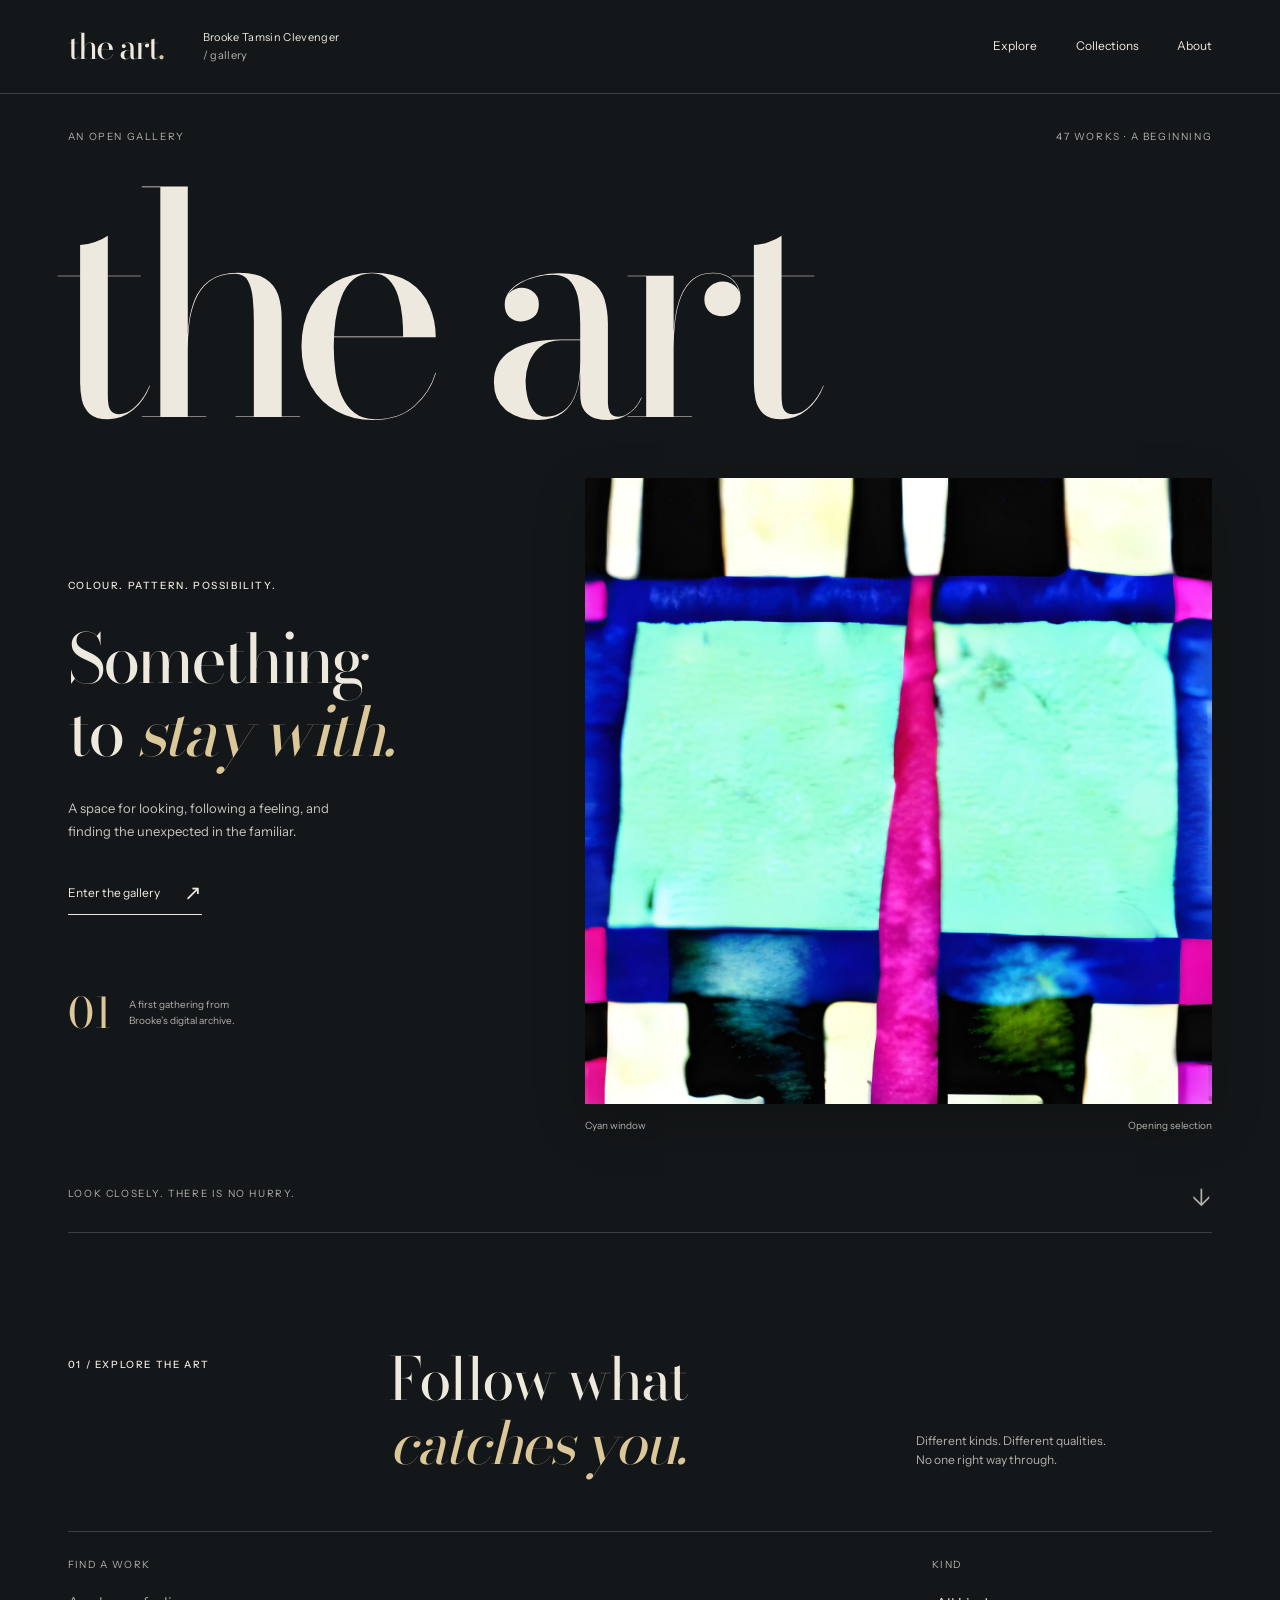
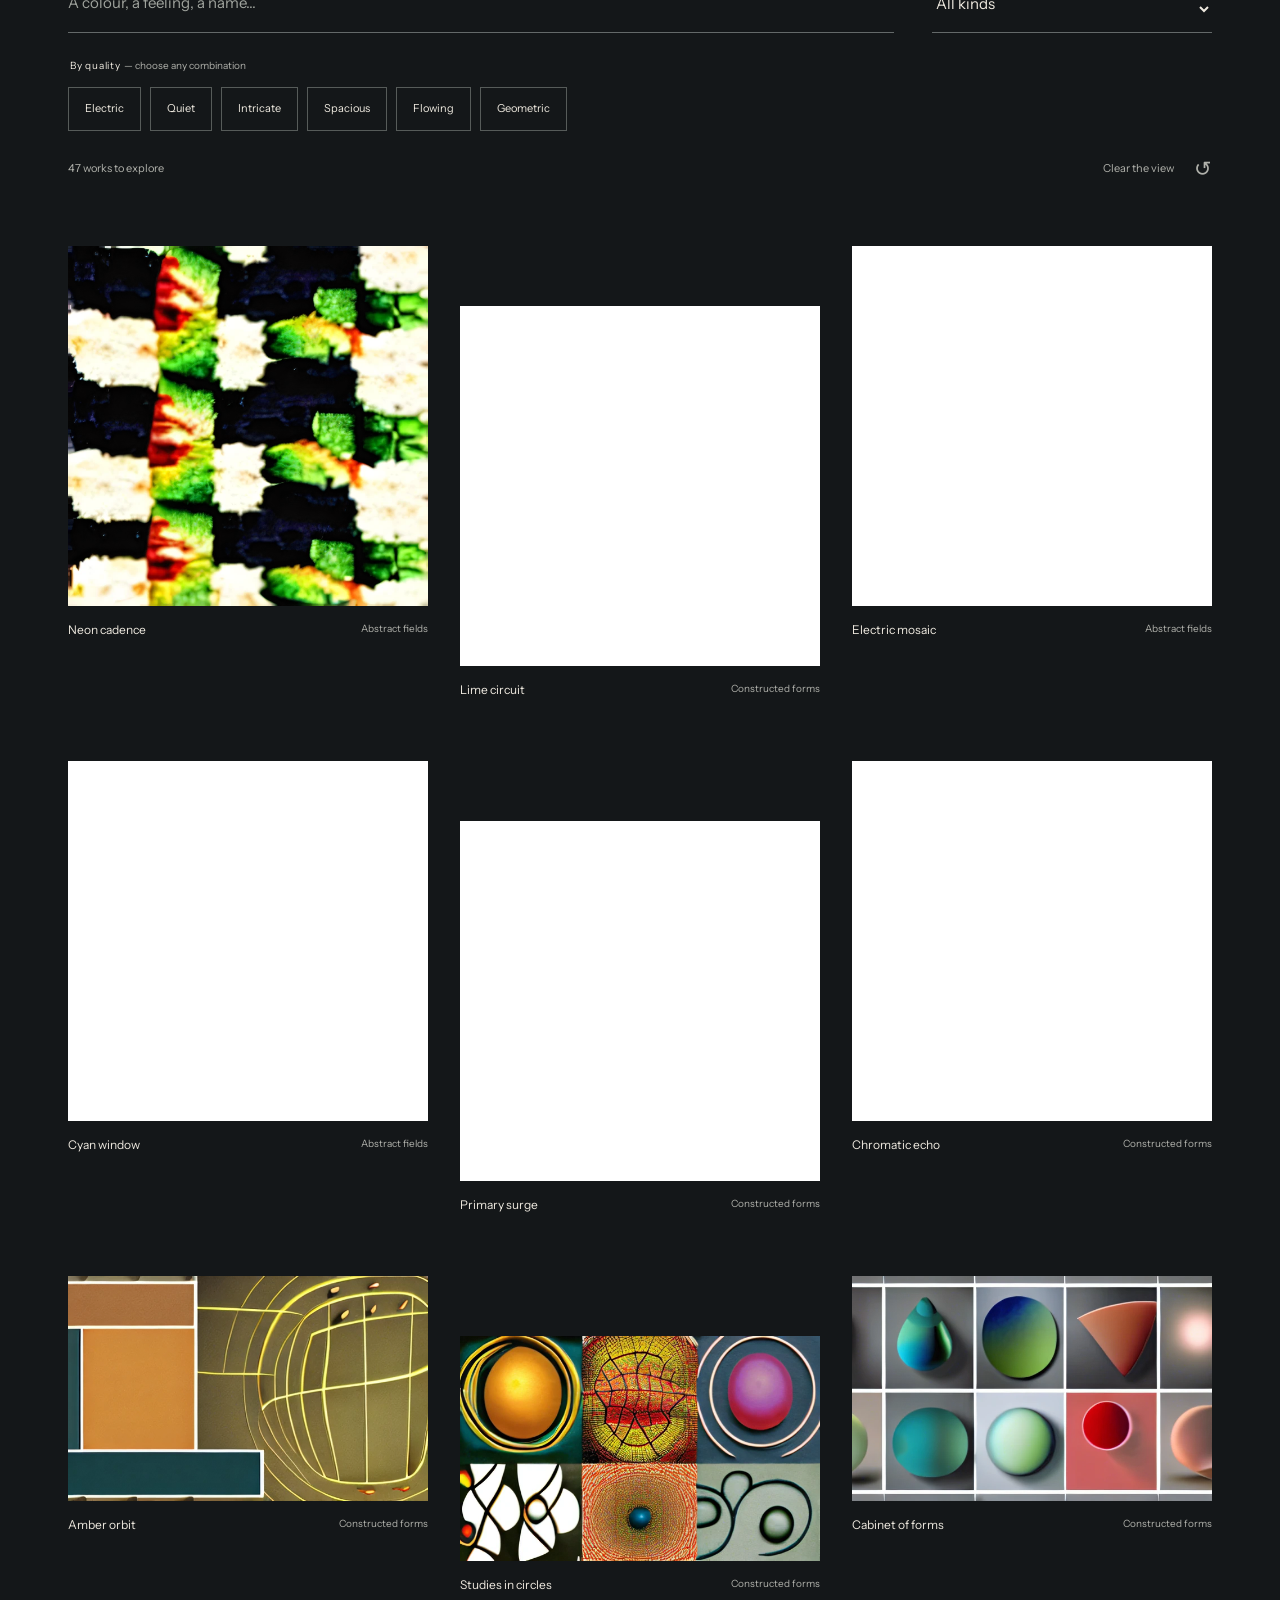
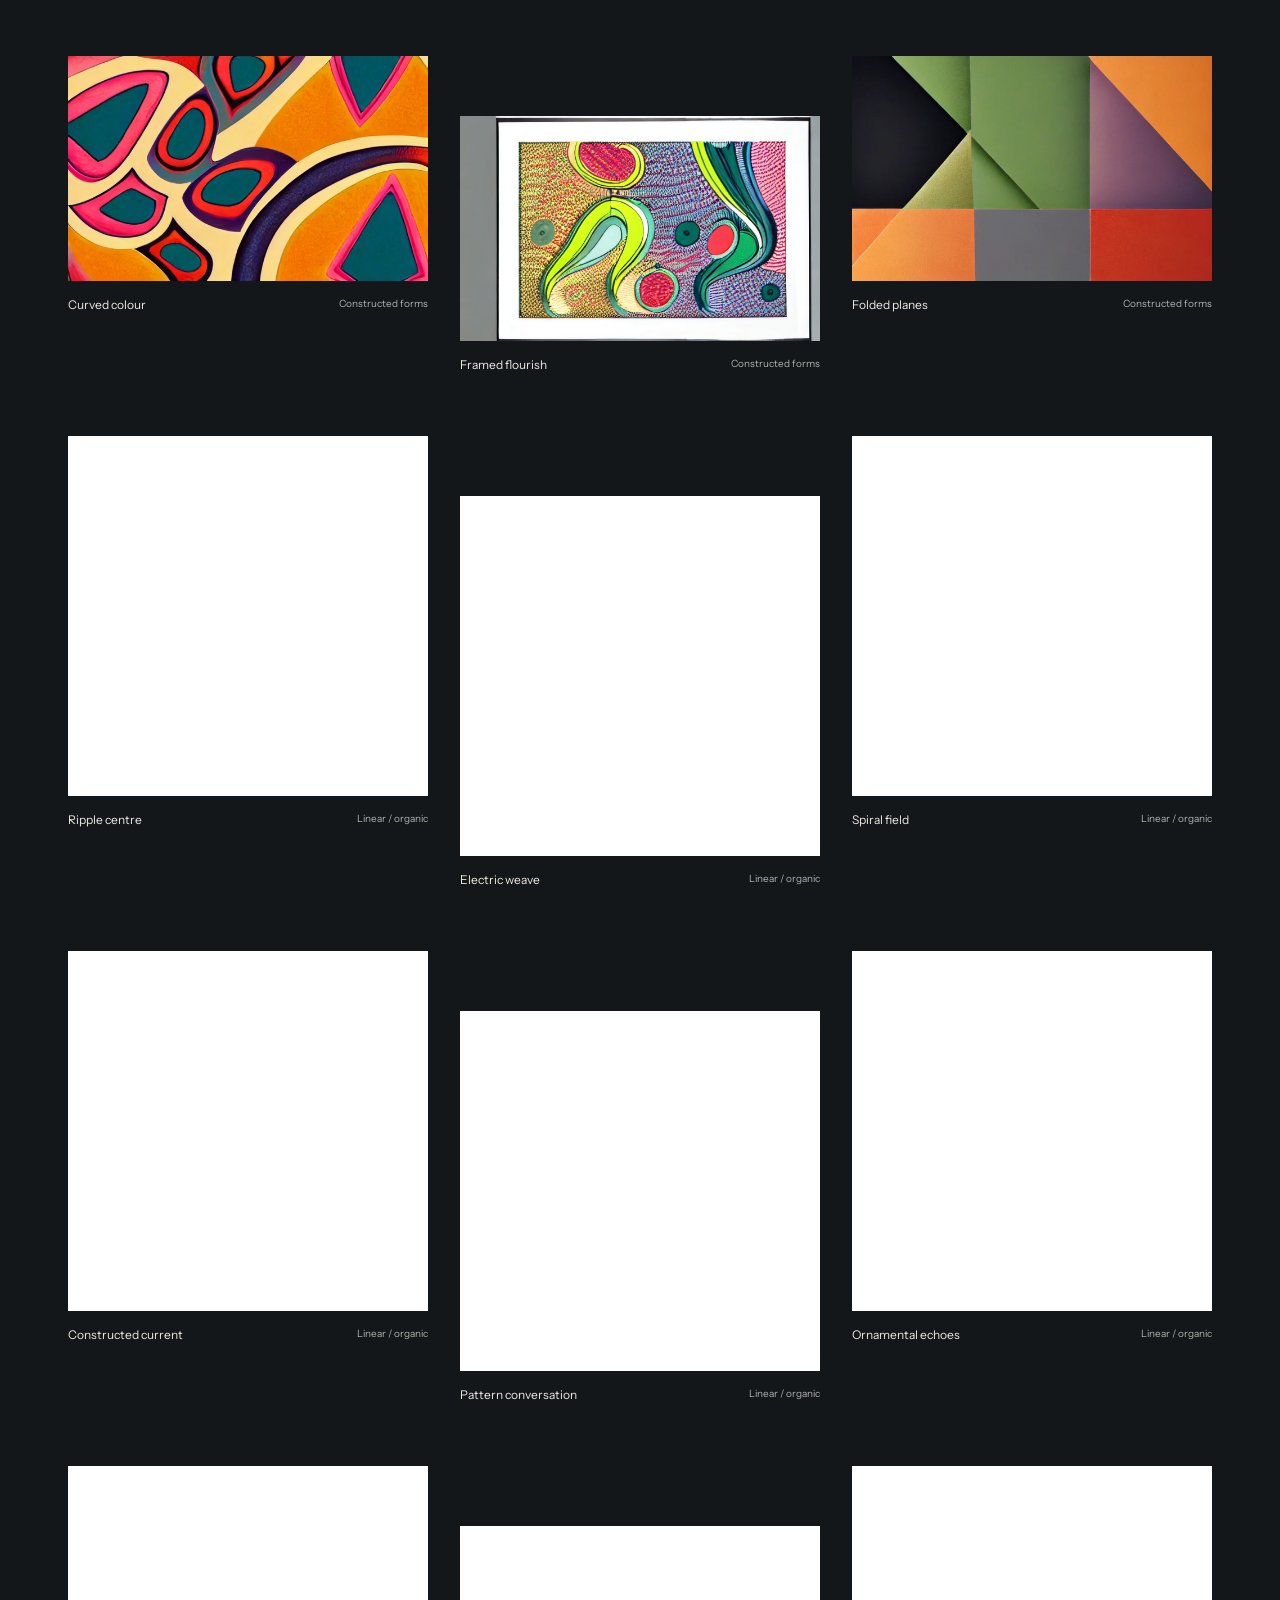
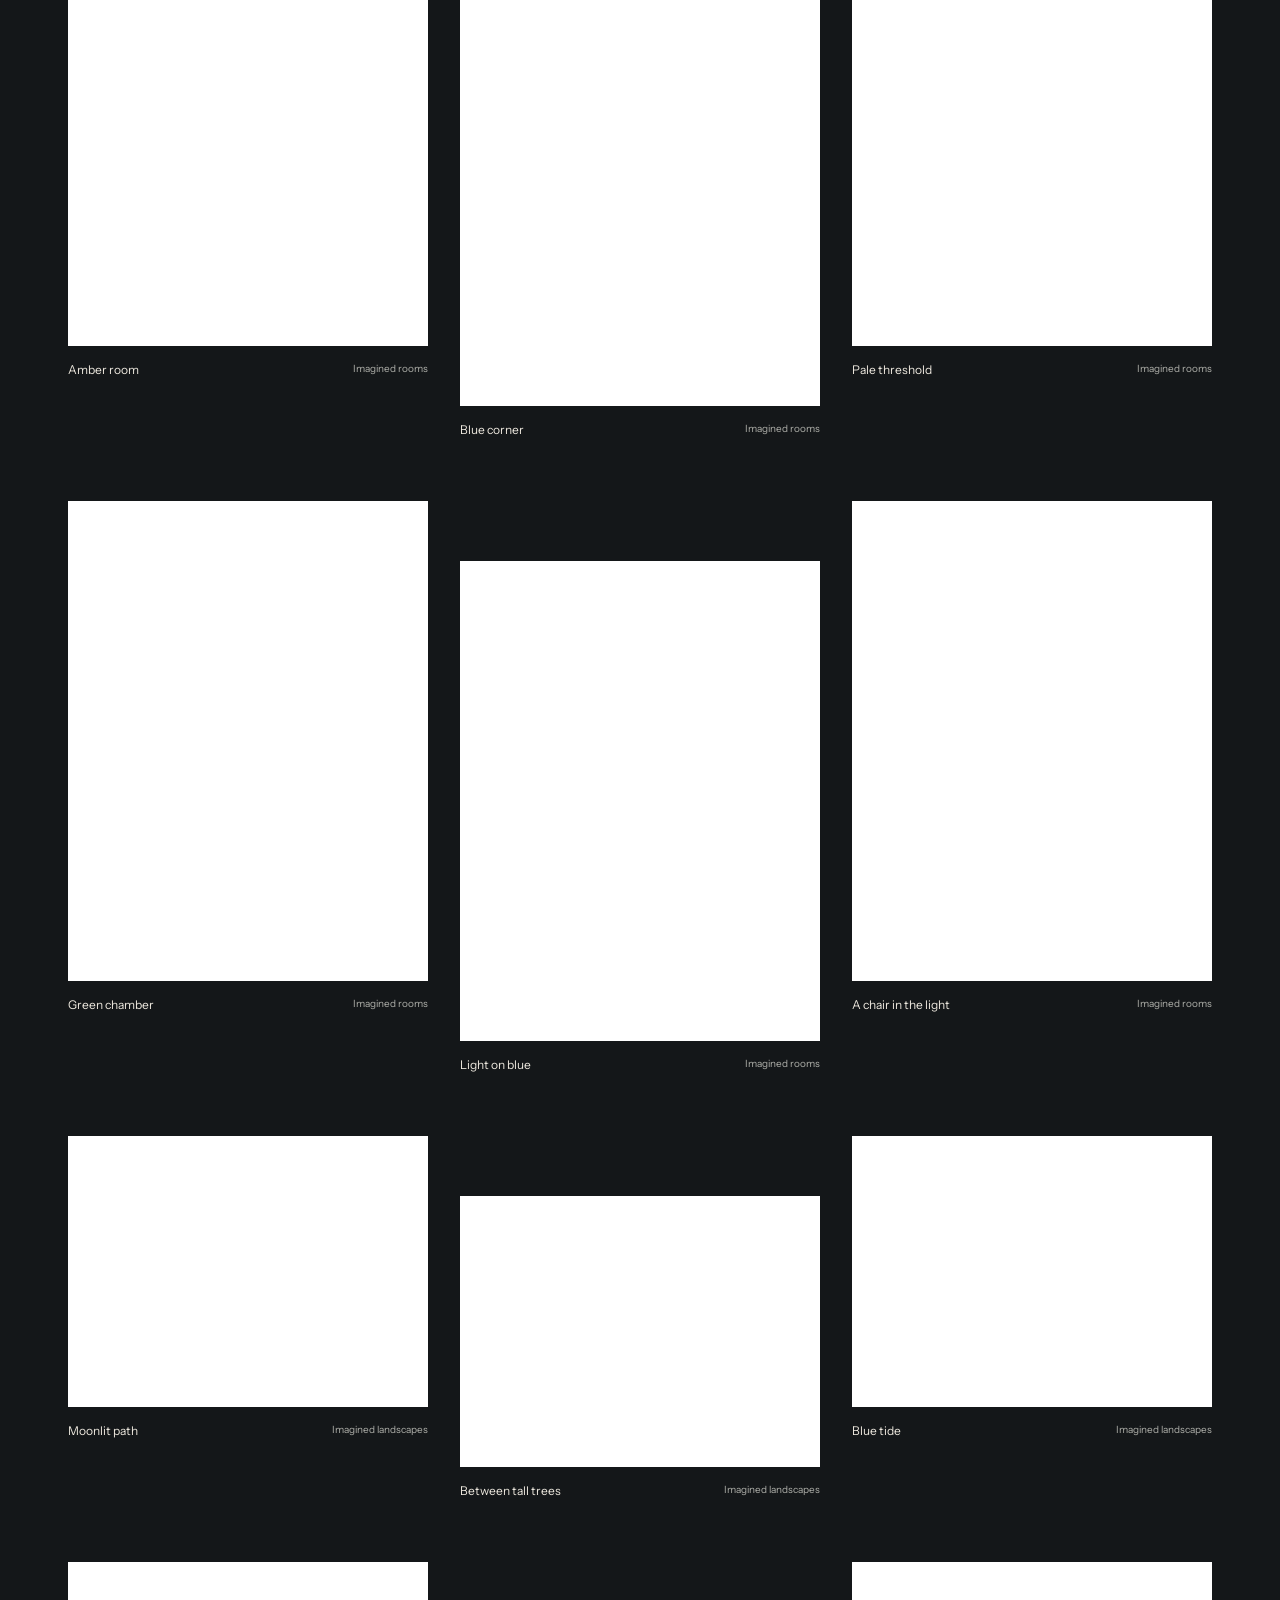
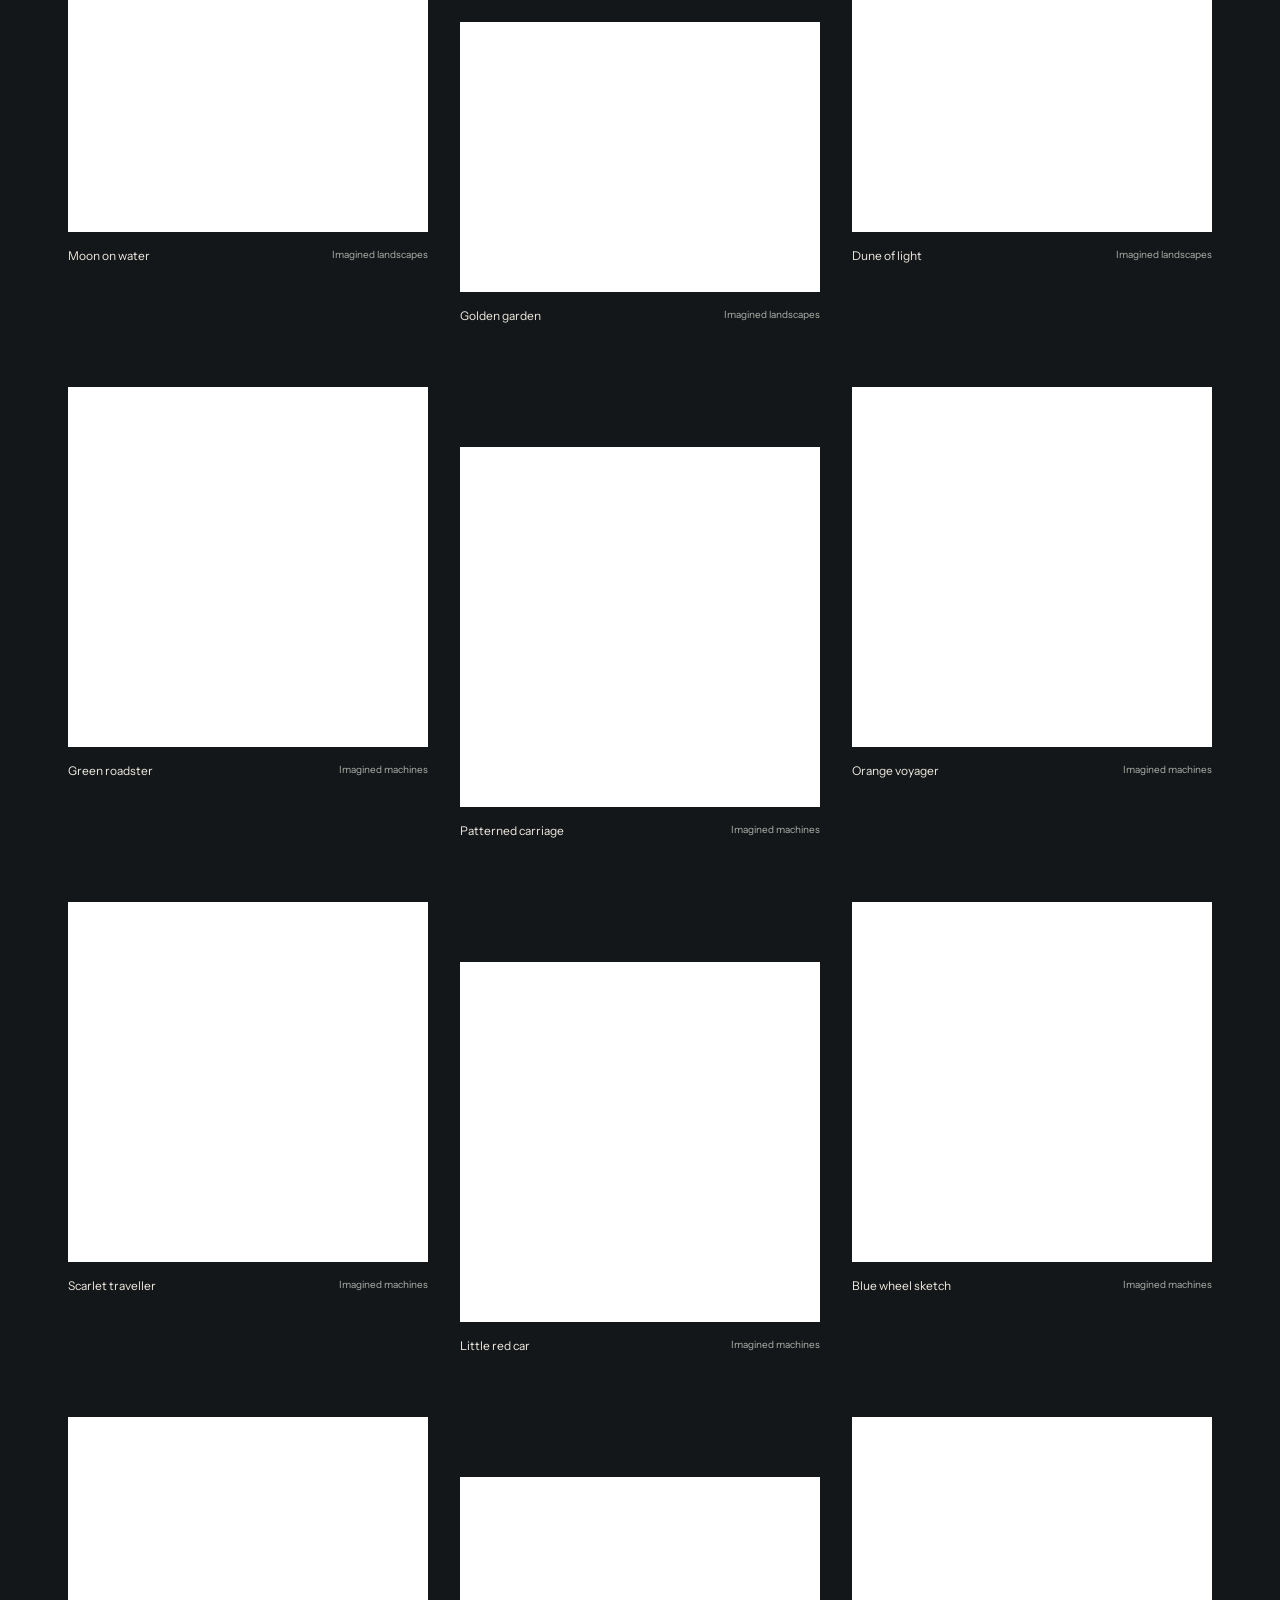
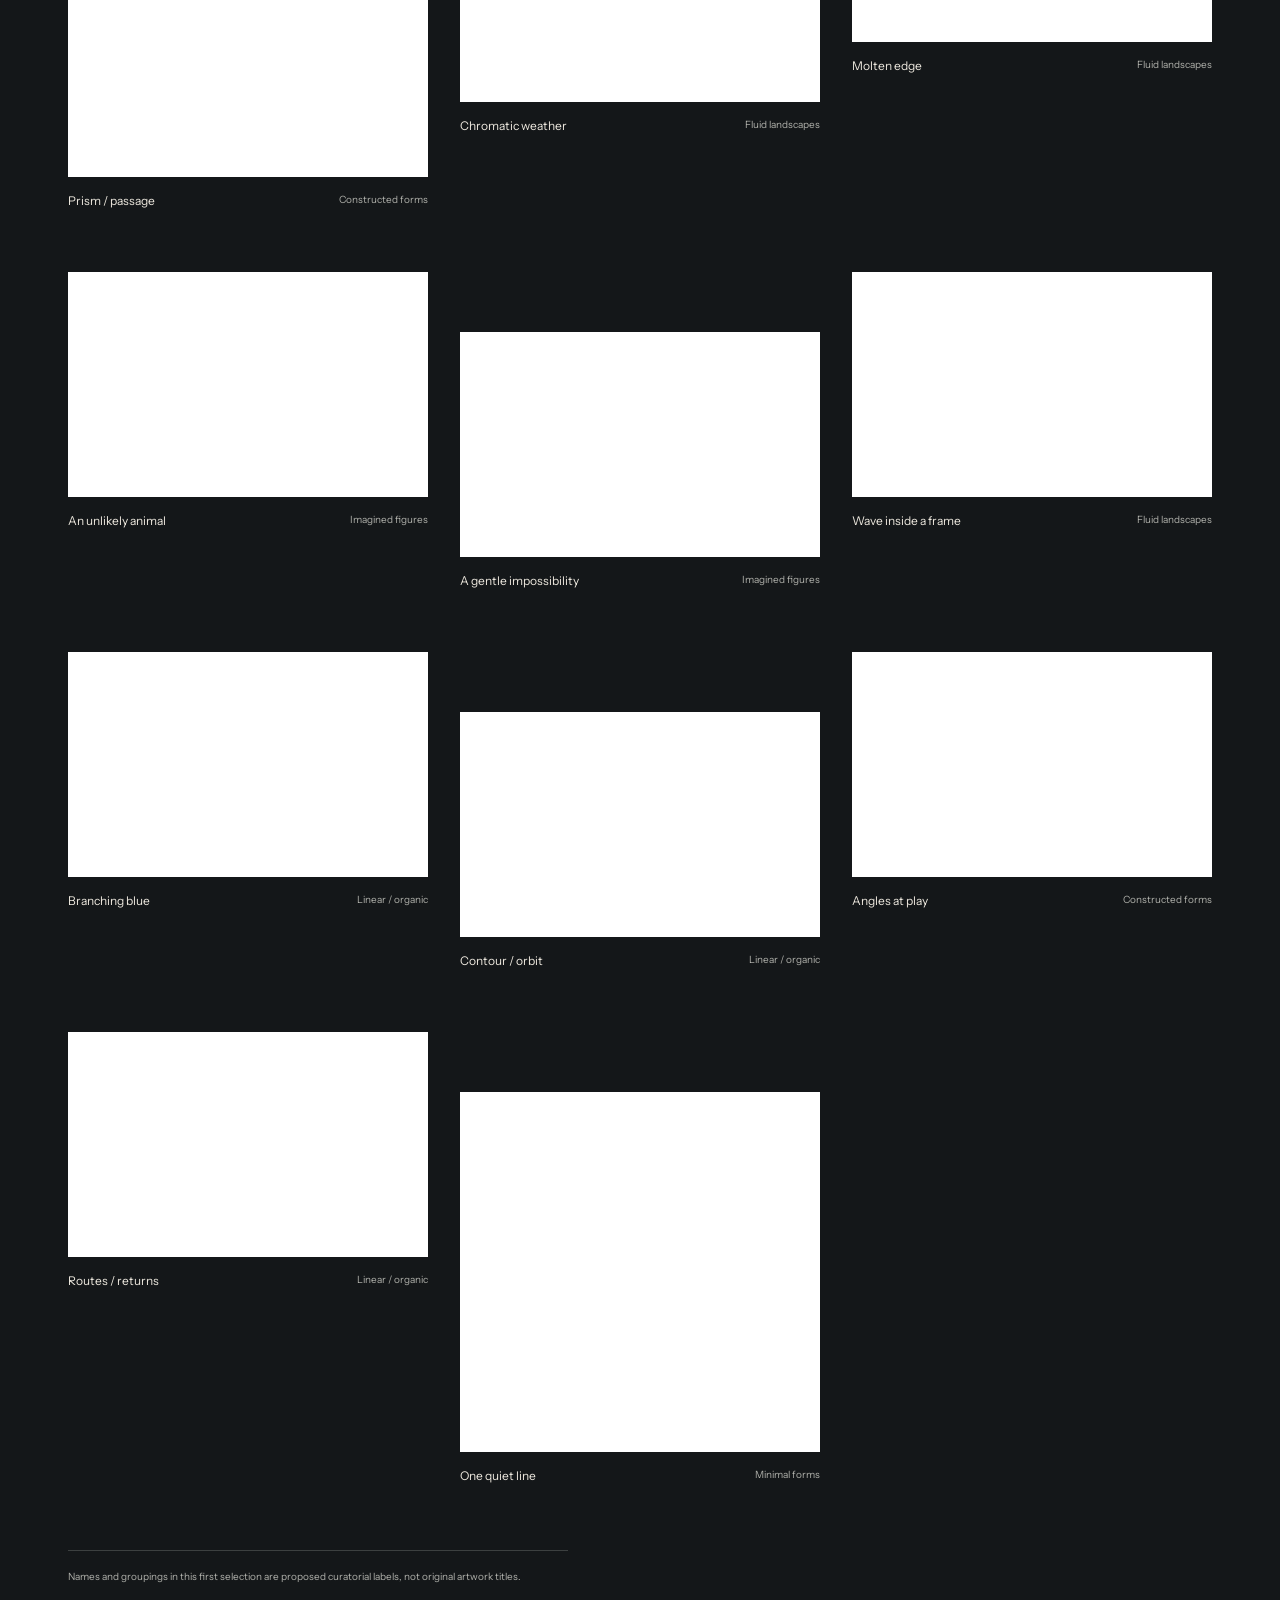
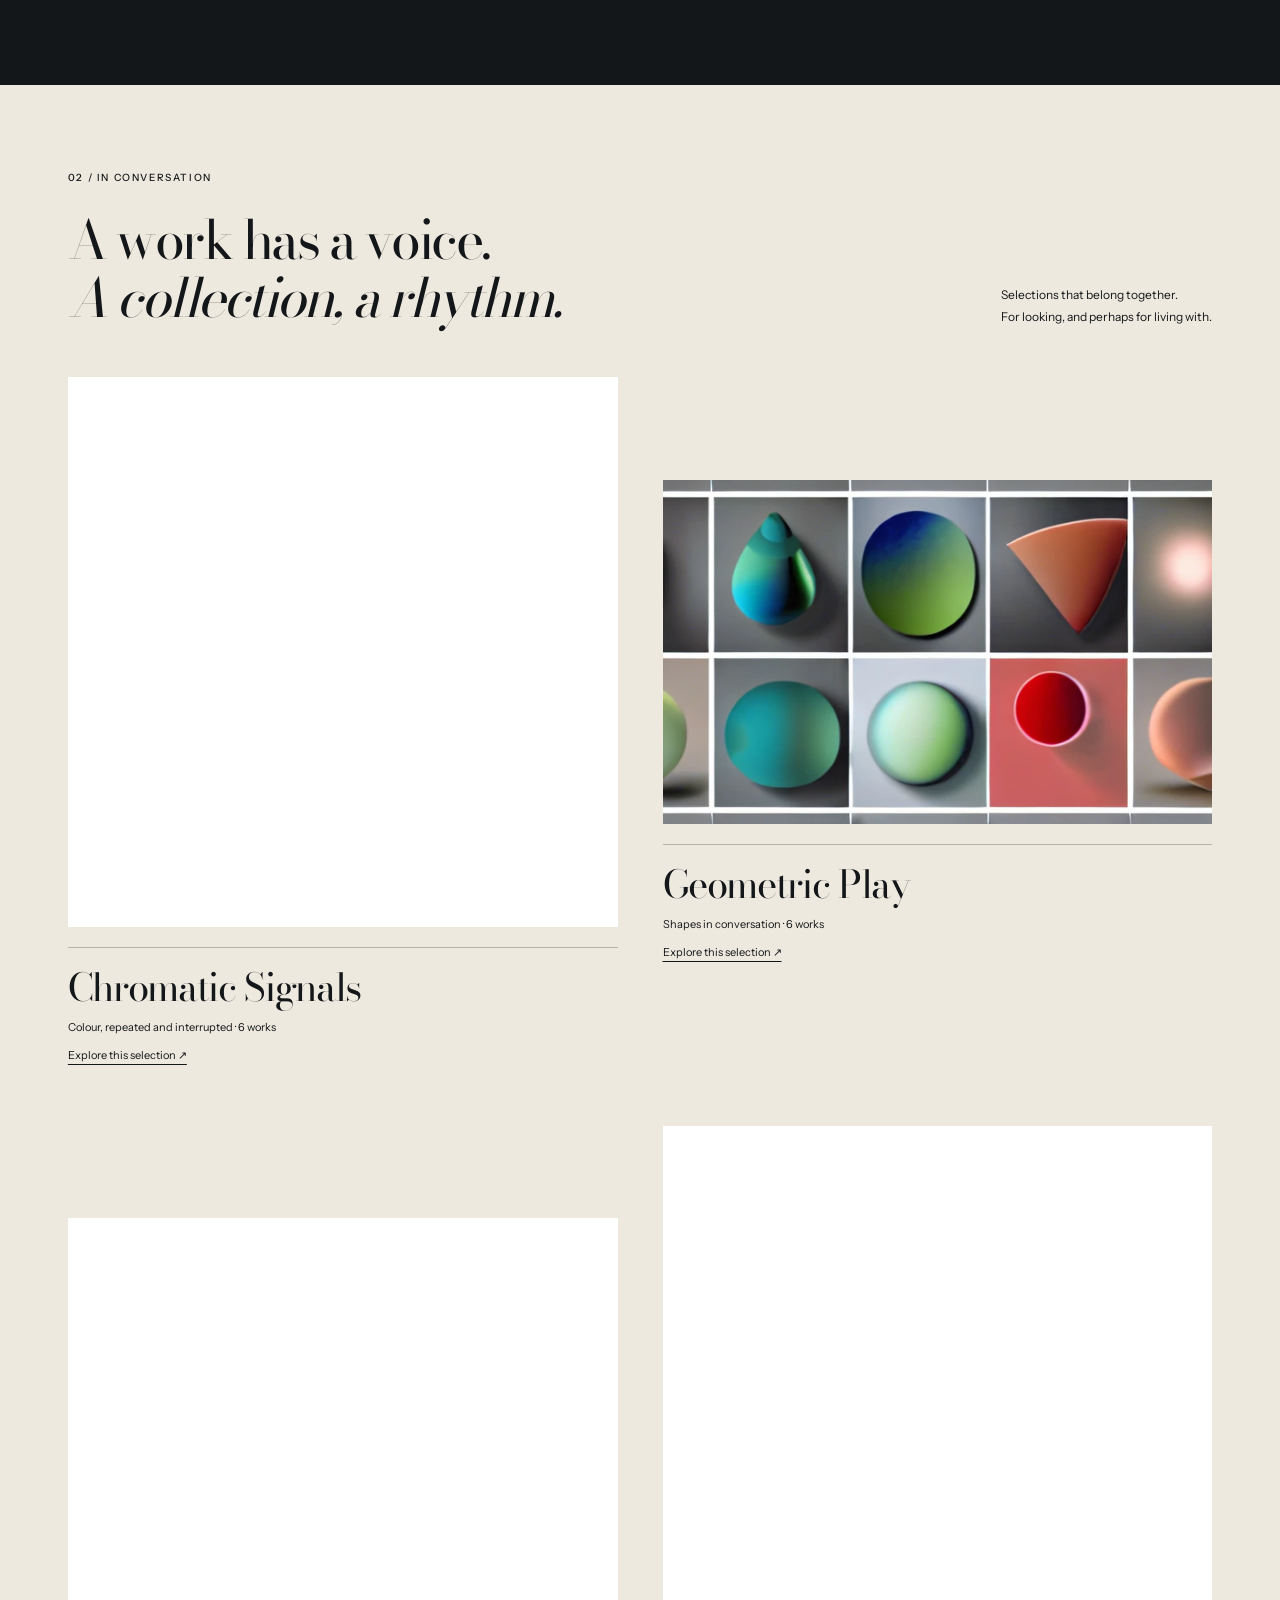
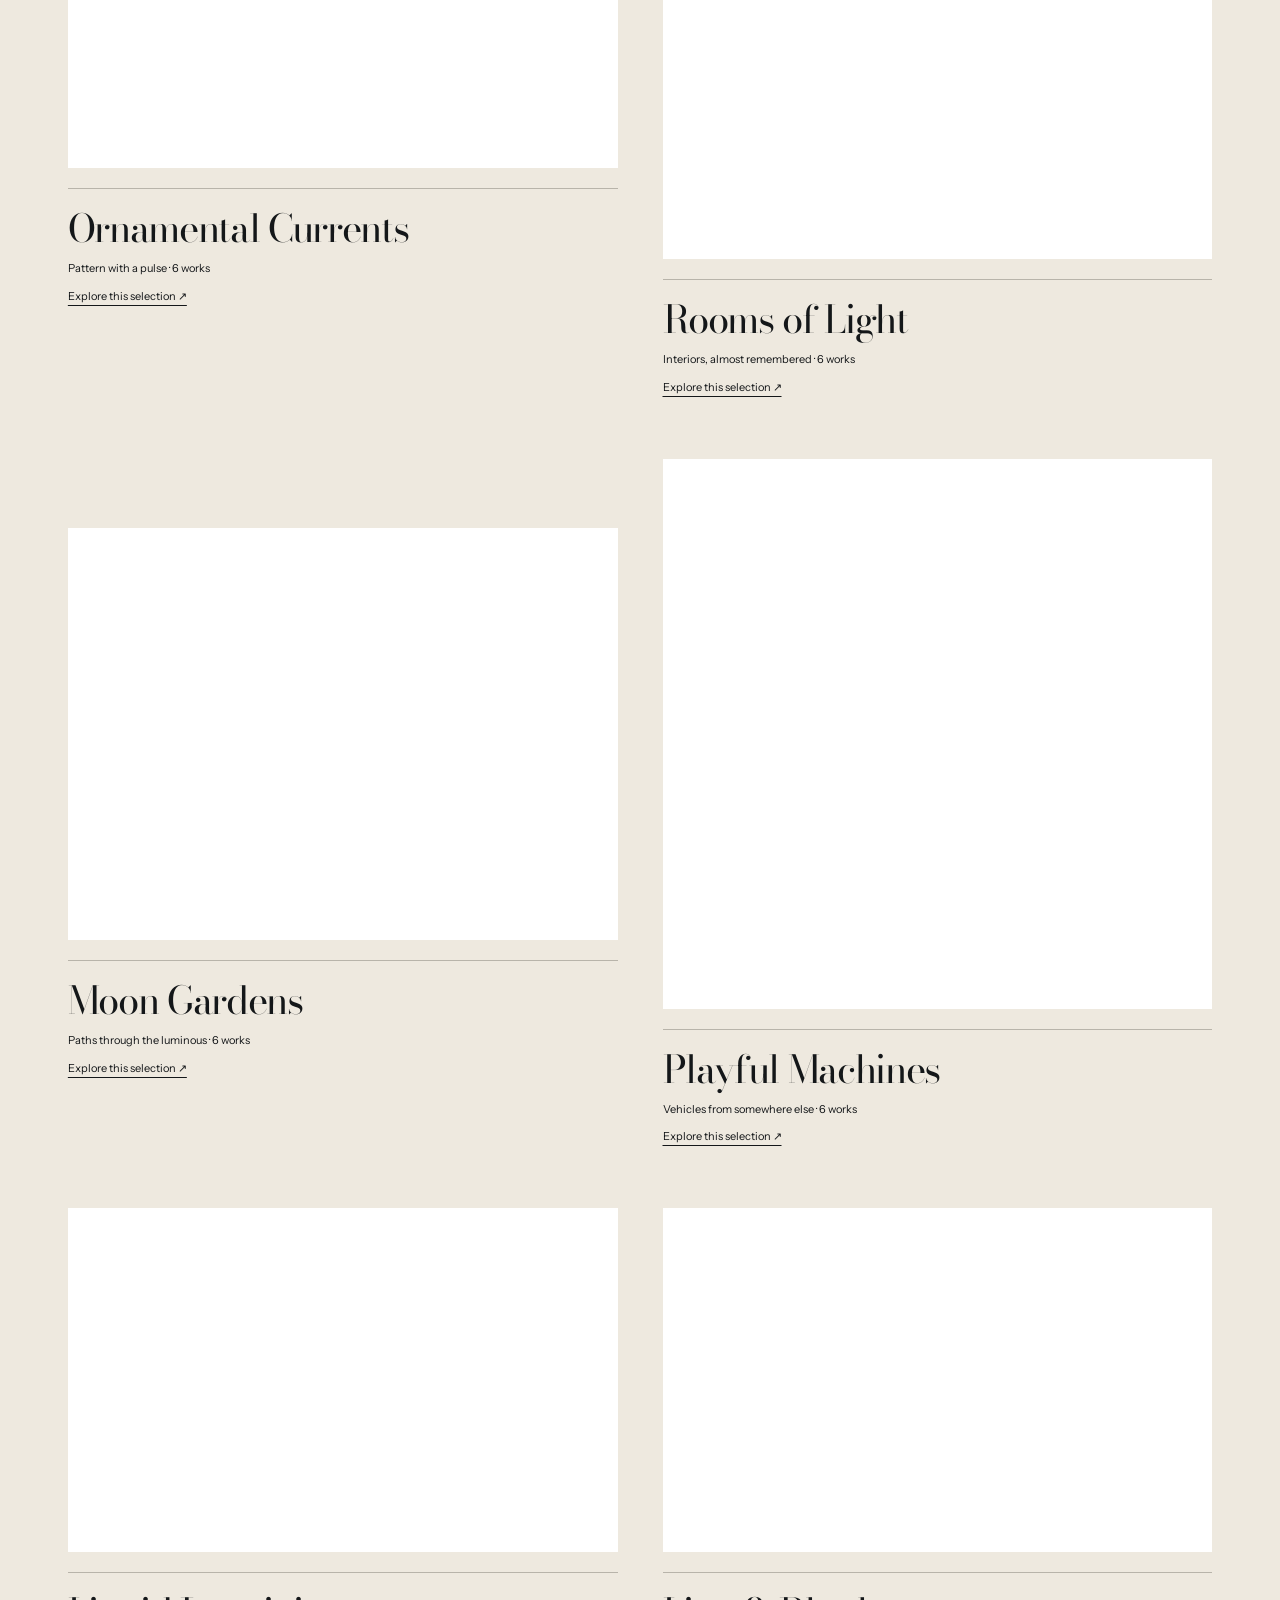
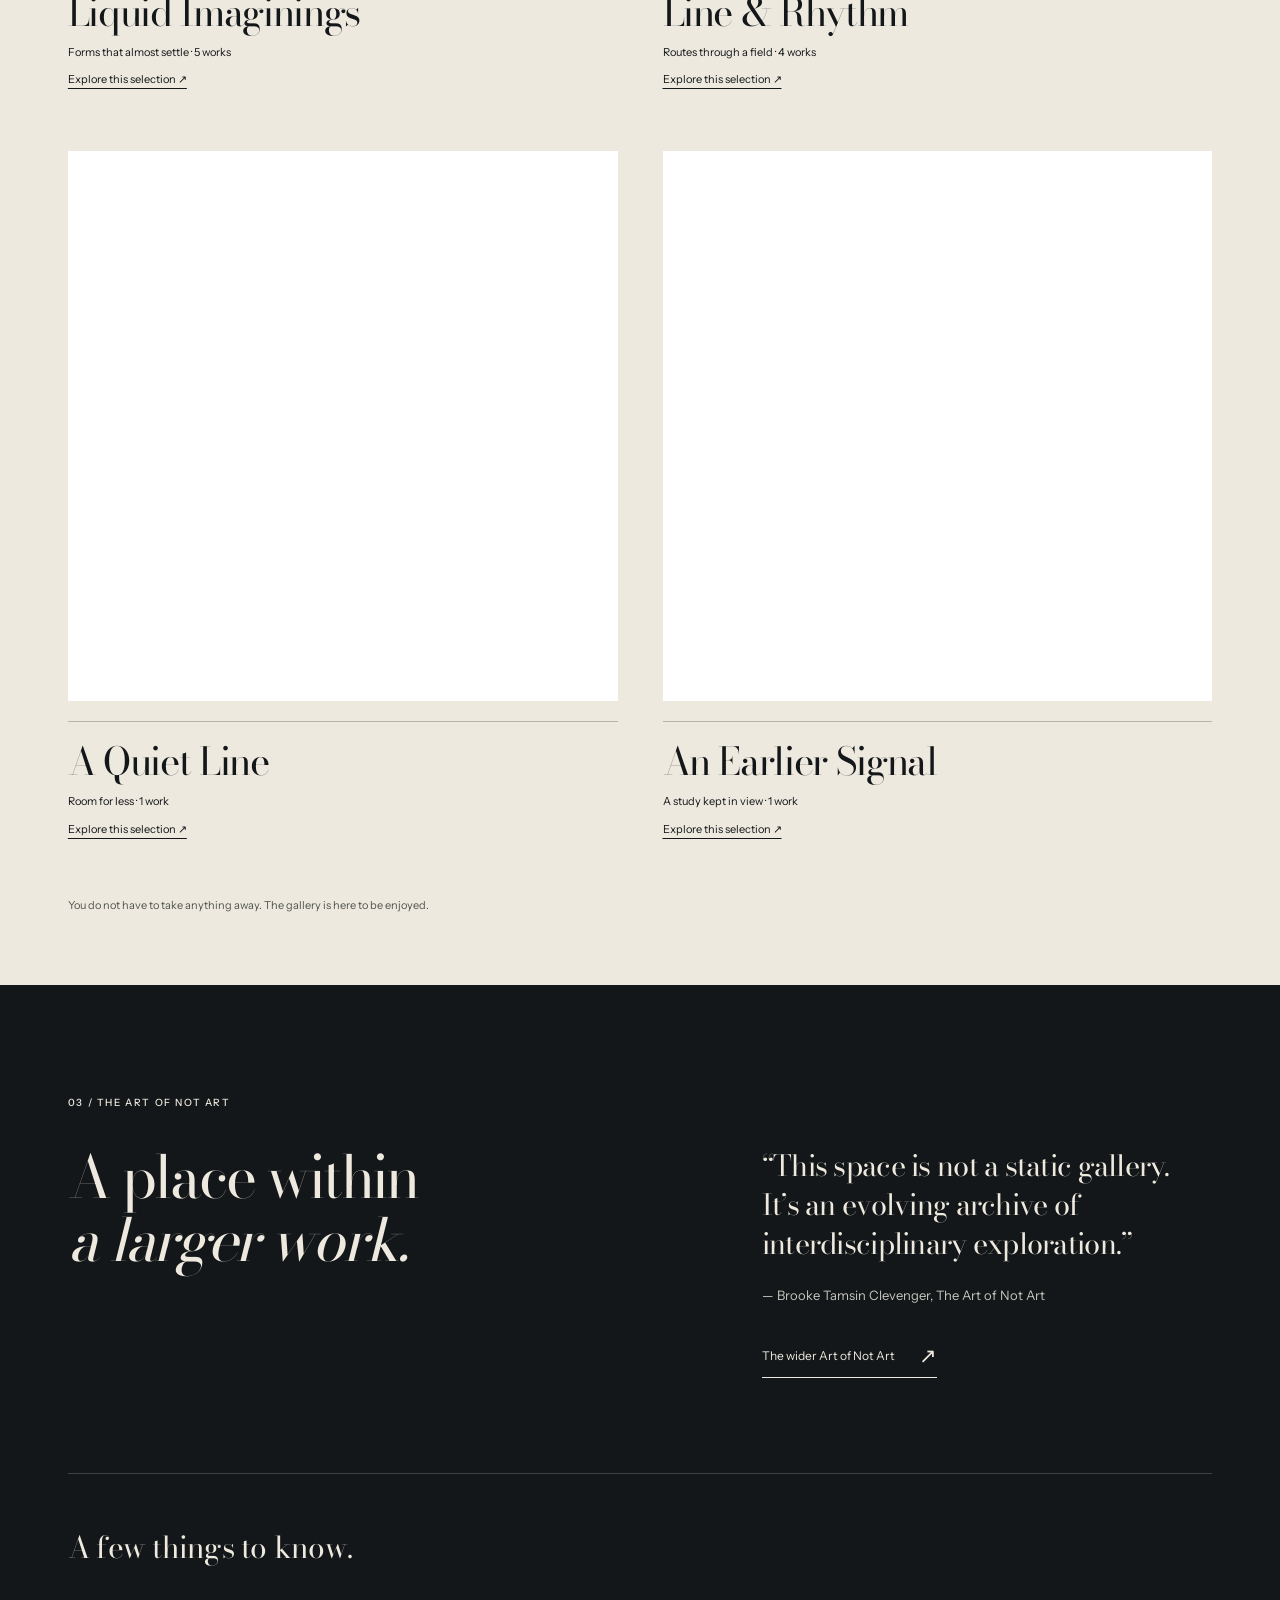
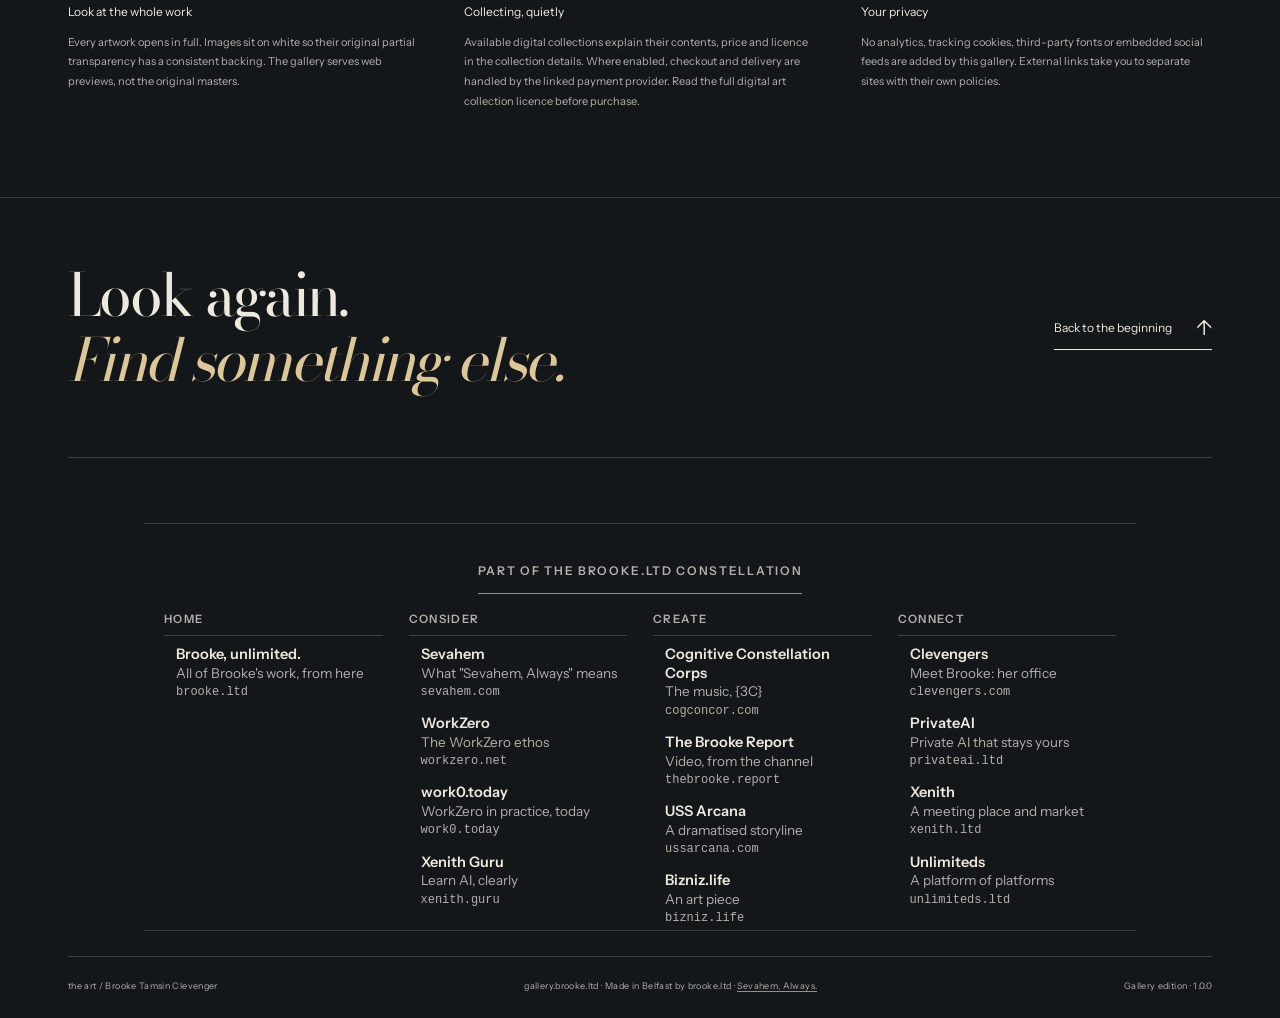
==== commit f2aeb1eb: "Open six gallery selections and first three live checkouts (carys)" ====
--- a/index.html
+++ b/index.html
@@ -1,11 +1,11 @@
 <!doctype html>
 <html lang="en-GB">
 <head>
-<meta name="robots" content="noindex, nofollow">
+<meta name="robots" content="index, follow">
   <meta charset="utf-8">
   <meta name="viewport" content="width=device-width, initial-scale=1">
   <meta name="description" content="The art of Brooke Tamsin Clevenger. An open gallery of colour, pattern and possibility, with room to look a little longer.">
-  
+
   <meta name="color-scheme" content="dark light">
   <meta http-equiv="Content-Security-Policy" content="default-src 'self'; script-src 'self'; style-src 'self'; img-src 'self'; font-src 'self'; connect-src 'self'; object-src 'none'; base-uri 'none'; form-action 'none'">
   <meta name="referrer" content="strict-origin-when-cross-origin">
@@ -30,10 +30,10 @@
       <a href="#about">About</a>
     </nav>
   </header>
-  <aside class="review-notice" aria-label="Gallery in development">A gallery in the making. Explore this first selection as the space grows. Digital collections are not yet on sale.</aside>
+
   <main>
     <section class="arrival page-width" id="arrival" aria-labelledby="arrival-title">
-      <div class="arrival-topline"><span>An open gallery</span><span>17 works · a beginning</span></div>
+      <div class="arrival-topline"><span>An open gallery</span><span>47 works · a beginning</span></div>
       <h1 id="arrival-title">the art</h1>
       <div class="arrival-composition">
         <div class="arrival-introduction">
@@ -61,10 +61,10 @@
       <form id="gallery-filters" class="gallery-filters enhancement" role="search" aria-label="Find an artwork">
         <div class="filter-fields">
           <div class="search-field"><label for="work-search">Find a work</label><input id="work-search" type="search" placeholder="A colour, a feeling, a name…" autocomplete="off"></div>
-          <div class="kind-field"><label for="kind-filter">Kind</label><select id="kind-filter"><option value="all">All kinds</option><option value="abstract-fields">Abstract fields</option><option value="constructed-forms">Constructed forms</option><option value="fluid-landscapes">Fluid landscapes</option><option value="imagined-figures">Imagined figures</option><option value="linear-organic">Linear / organic</option><option value="minimal-forms">Minimal forms</option></select></div>
+          <div class="kind-field"><label for="kind-filter">Kind</label><select id="kind-filter"><option value="all">All kinds</option><option value="abstract-fields">Abstract fields</option><option value="constructed-forms">Constructed forms</option><option value="fluid-landscapes">Fluid landscapes</option><option value="imagined-figures">Imagined figures</option><option value="linear-organic">Linear / organic</option><option value="minimal-forms">Minimal forms</option><option value="imagined-rooms">Imagined rooms</option><option value="imagined-landscapes">Imagined landscapes</option><option value="imagined-machines">Imagined machines</option></select></div>
         </div>
         <fieldset class="quality-field"><legend>By quality <span>— choose any combination</span></legend><div id="quality-filters"><button type="button" data-quality="electric" aria-pressed="false">Electric</button><button type="button" data-quality="quiet" aria-pressed="false">Quiet</button><button type="button" data-quality="intricate" aria-pressed="false">Intricate</button><button type="button" data-quality="spacious" aria-pressed="false">Spacious</button><button type="button" data-quality="flowing" aria-pressed="false">Flowing</button><button type="button" data-quality="geometric" aria-pressed="false">Geometric</button></div></fieldset>
-        <div class="filter-summary"><p id="result-count" role="status" aria-live="polite" aria-atomic="true">17 works to explore</p><button id="reset-filters" class="text-button" type="reset">Clear the view <span aria-hidden="true">↺</span></button></div>
+        <div class="filter-summary"><p id="result-count" role="status" aria-live="polite" aria-atomic="true">47 works to explore</p><button id="reset-filters" class="text-button" type="reset">Clear the view <span aria-hidden="true">↺</span></button></div>
       </form>
       <noscript><p class="fallback-note">The full collection is below. Select any image to view its complete preview. Search and in-gallery viewing are available with JavaScript.</p></noscript>
       <p id="load-status" class="load-status" role="status"></p>
@@ -74,6 +74,36 @@
 <a class="work-link work-card" data-work-id="cs-04" data-kind="abstract-fields" data-qualities="electric spacious geometric" href="assets/art/cs-04-1600.webp" aria-label="View Cyan window"><figure><img src="assets/art/cs-04-640.webp" alt="Two large pale cyan fields divided by hot pink and bounded by deep blue and black." width="1600" height="1600" loading="lazy" decoding="async"><figcaption><span>Cyan window</span><span>Abstract fields</span></figcaption></figure></a>
 <a class="work-link work-card" data-work-id="cs-05" data-kind="constructed-forms" data-qualities="electric geometric flowing" href="assets/art/cs-05-1600.webp" aria-label="View Primary surge"><figure><img src="assets/art/cs-05-640.webp" alt="Strong blue, red and yellow angular fragments arranged on a white square." width="1600" height="1600" loading="lazy" decoding="async"><figcaption><span>Primary surge</span><span>Constructed forms</span></figcaption></figure></a>
 <a class="work-link work-card" data-work-id="cs-06" data-kind="constructed-forms" data-qualities="electric intricate geometric" href="assets/art/cs-06-1600.webp" aria-label="View Chromatic echo"><figure><img src="assets/art/cs-06-640.webp" alt="A symmetrical square composition with rainbow bars, black shapes and blue bursts." width="1600" height="1600" loading="lazy" decoding="async"><figcaption><span>Chromatic echo</span><span>Constructed forms</span></figcaption></figure></a>
+<a class="work-link work-card" data-work-id="gp-01" data-kind="constructed-forms" data-qualities="geometric spacious" href="assets/art/gp-01-1600.webp" aria-label="View Amber orbit"><figure><img src="assets/art/gp-01-640.webp" alt="Amber panels beside curving yellow grid lines on a muted ground." width="1600" height="1000" loading="lazy" decoding="async"><figcaption><span>Amber orbit</span><span>Constructed forms</span></figcaption></figure></a>
+<a class="work-link work-card" data-work-id="gp-02" data-kind="constructed-forms" data-qualities="geometric spacious" href="assets/art/gp-02-1600.webp" aria-label="View Studies in circles"><figure><img src="assets/art/gp-02-640.webp" alt="A panelled arrangement of colourful circles, rings and intersecting lines." width="1600" height="1000" loading="lazy" decoding="async"><figcaption><span>Studies in circles</span><span>Constructed forms</span></figcaption></figure></a>
+<a class="work-link work-card" data-work-id="gp-03" data-kind="constructed-forms" data-qualities="geometric spacious" href="assets/art/gp-03-1600.webp" aria-label="View Cabinet of forms"><figure><img src="assets/art/gp-03-640.webp" alt="Shaded teal, green, coral and red forms arranged in a pale rectangular grid." width="1600" height="1000" loading="lazy" decoding="async"><figcaption><span>Cabinet of forms</span><span>Constructed forms</span></figcaption></figure></a>
+<a class="work-link work-card" data-work-id="gp-04" data-kind="constructed-forms" data-qualities="geometric spacious" href="assets/art/gp-04-1600.webp" aria-label="View Curved colour"><figure><img src="assets/art/gp-04-640.webp" alt="Broad orange and cream curves surround teal and pink rounded shapes." width="1600" height="1000" loading="lazy" decoding="async"><figcaption><span>Curved colour</span><span>Constructed forms</span></figcaption></figure></a>
+<a class="work-link work-card" data-work-id="gp-05" data-kind="constructed-forms" data-qualities="geometric spacious" href="assets/art/gp-05-1600.webp" aria-label="View Framed flourish"><figure><img src="assets/art/gp-05-640.webp" alt="A framed field of green, pink and teal curving forms with dense small marks." width="1600" height="1000" loading="lazy" decoding="async"><figcaption><span>Framed flourish</span><span>Constructed forms</span></figcaption></figure></a>
+<a class="work-link work-card" data-work-id="gp-06" data-kind="constructed-forms" data-qualities="geometric spacious" href="assets/art/gp-06-1600.webp" aria-label="View Folded planes"><figure><img src="assets/art/gp-06-640.webp" alt="Overlapping dark, green, orange, purple and red geometric planes." width="1600" height="1000" loading="lazy" decoding="async"><figcaption><span>Folded planes</span><span>Constructed forms</span></figcaption></figure></a>
+<a class="work-link work-card" data-work-id="oc-01" data-kind="linear-organic" data-qualities="intricate flowing electric" href="assets/art/oc-01-1600.webp" aria-label="View Ripple centre"><figure><img src="assets/art/oc-01-640.webp" alt="Golden concentric ripples and mirrored contours on a deep blue square." width="1600" height="1600" loading="lazy" decoding="async"><figcaption><span>Ripple centre</span><span>Linear / organic</span></figcaption></figure></a>
+<a class="work-link work-card" data-work-id="oc-02" data-kind="linear-organic" data-qualities="intricate flowing electric" href="assets/art/oc-02-1600.webp" aria-label="View Electric weave"><figure><img src="assets/art/oc-02-640.webp" alt="Dense multicoloured lines flow into a mirrored central pattern." width="1600" height="1600" loading="lazy" decoding="async"><figcaption><span>Electric weave</span><span>Linear / organic</span></figcaption></figure></a>
+<a class="work-link work-card" data-work-id="oc-03" data-kind="linear-organic" data-qualities="intricate flowing electric" href="assets/art/oc-03-1600.webp" aria-label="View Spiral field"><figure><img src="assets/art/oc-03-640.webp" alt="Bright concentric curves curl through an intricate cyan, orange and yellow field." width="1600" height="1600" loading="lazy" decoding="async"><figcaption><span>Spiral field</span><span>Linear / organic</span></figcaption></figure></a>
+<a class="work-link work-card" data-work-id="oc-04" data-kind="linear-organic" data-qualities="intricate flowing electric" href="assets/art/oc-04-1600.webp" aria-label="View Constructed current"><figure><img src="assets/art/oc-04-640.webp" alt="Stacked blue, purple and orange angular bands filled with fine line patterns." width="1600" height="1600" loading="lazy" decoding="async"><figcaption><span>Constructed current</span><span>Linear / organic</span></figcaption></figure></a>
+<a class="work-link work-card" data-work-id="oc-05" data-kind="linear-organic" data-qualities="intricate flowing electric" href="assets/art/oc-05-1600.webp" aria-label="View Pattern conversation"><figure><img src="assets/art/oc-05-640.webp" alt="Teal, orange, yellow and pink shapes fitted together with dense linear texture." width="1600" height="1600" loading="lazy" decoding="async"><figcaption><span>Pattern conversation</span><span>Linear / organic</span></figcaption></figure></a>
+<a class="work-link work-card" data-work-id="oc-06" data-kind="linear-organic" data-qualities="intricate flowing electric" href="assets/art/oc-06-1600.webp" aria-label="View Ornamental echoes"><figure><img src="assets/art/oc-06-640.webp" alt="Bold red, black, cyan and yellow ornamental bands and looping forms." width="1600" height="1600" loading="lazy" decoding="async"><figcaption><span>Ornamental echoes</span><span>Linear / organic</span></figcaption></figure></a>
+<a class="work-link work-card" data-work-id="rl-01" data-kind="imagined-rooms" data-qualities="quiet spacious" href="assets/art/rl-01-1600.webp" aria-label="View Amber room"><figure><img src="assets/art/rl-01-640.webp" alt="A warm amber room with three luminous windows and pale light across the floor." width="1200" height="1600" loading="lazy" decoding="async"><figcaption><span>Amber room</span><span>Imagined rooms</span></figcaption></figure></a>
+<a class="work-link work-card" data-work-id="rl-02" data-kind="imagined-rooms" data-qualities="quiet spacious" href="assets/art/rl-02-1600.webp" aria-label="View Blue corner"><figure><img src="assets/art/rl-02-640.webp" alt="An empty corner with luminous pale and turquoise walls above an orange floor." width="1200" height="1600" loading="lazy" decoding="async"><figcaption><span>Blue corner</span><span>Imagined rooms</span></figcaption></figure></a>
+<a class="work-link work-card" data-work-id="rl-03" data-kind="imagined-rooms" data-qualities="quiet spacious" href="assets/art/rl-03-1600.webp" aria-label="View Pale threshold"><figure><img src="assets/art/rl-03-640.webp" alt="A pale luminous oval threshold surrounded by muted red and blue." width="1200" height="1600" loading="lazy" decoding="async"><figcaption><span>Pale threshold</span><span>Imagined rooms</span></figcaption></figure></a>
+<a class="work-link work-card" data-work-id="rl-04" data-kind="imagined-rooms" data-qualities="quiet spacious" href="assets/art/rl-04-1600.webp" aria-label="View Green chamber"><figure><img src="assets/art/rl-04-640.webp" alt="A green room with a picture, tall window and pools of light on the floor." width="1200" height="1600" loading="lazy" decoding="async"><figcaption><span>Green chamber</span><span>Imagined rooms</span></figcaption></figure></a>
+<a class="work-link work-card" data-work-id="rl-05" data-kind="imagined-rooms" data-qualities="quiet spacious" href="assets/art/rl-05-1600.webp" aria-label="View Light on blue"><figure><img src="assets/art/rl-05-640.webp" alt="A blue room with glowing windows and warm light on a red-purple floor." width="1200" height="1600" loading="lazy" decoding="async"><figcaption><span>Light on blue</span><span>Imagined rooms</span></figcaption></figure></a>
+<a class="work-link work-card" data-work-id="rl-06" data-kind="imagined-rooms" data-qualities="quiet spacious" href="assets/art/rl-06-1600.webp" aria-label="View A chair in the light"><figure><img src="assets/art/rl-06-640.webp" alt="A small red chair beside a tall luminous window and textured turquoise wall." width="1200" height="1600" loading="lazy" decoding="async"><figcaption><span>A chair in the light</span><span>Imagined rooms</span></figcaption></figure></a>
+<a class="work-link work-card" data-work-id="mg-01" data-kind="imagined-landscapes" data-qualities="electric flowing intricate" href="assets/art/mg-01-1600.webp" aria-label="View Moonlit path"><figure><img src="assets/art/mg-01-640.webp" alt="A pale winding path between tall green forms under a bright moon in a cobalt sky." width="1600" height="1200" loading="lazy" decoding="async"><figcaption><span>Moonlit path</span><span>Imagined landscapes</span></figcaption></figure></a>
+<a class="work-link work-card" data-work-id="mg-02" data-kind="imagined-landscapes" data-qualities="electric flowing intricate" href="assets/art/mg-02-1600.webp" aria-label="View Between tall trees"><figure><img src="assets/art/mg-02-640.webp" alt="A luminous path winds between tall red and green forms beneath a small pale moon." width="1600" height="1200" loading="lazy" decoding="async"><figcaption><span>Between tall trees</span><span>Imagined landscapes</span></figcaption></figure></a>
+<a class="work-link work-card" data-work-id="mg-03" data-kind="imagined-landscapes" data-qualities="electric flowing intricate" href="assets/art/mg-03-1600.webp" aria-label="View Blue tide"><figure><img src="assets/art/mg-03-640.webp" alt="A sculpted blue wave curves around an amber form under a swirling sky." width="1600" height="1200" loading="lazy" decoding="async"><figcaption><span>Blue tide</span><span>Imagined landscapes</span></figcaption></figure></a>
+<a class="work-link work-card" data-work-id="mg-04" data-kind="imagined-landscapes" data-qualities="electric flowing intricate" href="assets/art/mg-04-1600.webp" aria-label="View Moon on water"><figure><img src="assets/art/mg-04-640.webp" alt="A bright moon reflected in a yellow path across dark blue water." width="1600" height="1200" loading="lazy" decoding="async"><figcaption><span>Moon on water</span><span>Imagined landscapes</span></figcaption></figure></a>
+<a class="work-link work-card" data-work-id="mg-05" data-kind="imagined-landscapes" data-qualities="electric flowing intricate" href="assets/art/mg-05-1600.webp" aria-label="View Golden garden"><figure><img src="assets/art/mg-05-640.webp" alt="A garden path and rounded trees beneath a glowing sky, surrounded by a gold frame within the image." width="1600" height="1200" loading="lazy" decoding="async"><figcaption><span>Golden garden</span><span>Imagined landscapes</span></figcaption></figure></a>
+<a class="work-link work-card" data-work-id="mg-06" data-kind="imagined-landscapes" data-qualities="electric flowing intricate" href="assets/art/mg-06-1600.webp" aria-label="View Dune of light"><figure><img src="assets/art/mg-06-640.webp" alt="An amber dune with a blue winding edge under a bright sun or moon in a textured sky." width="1600" height="1200" loading="lazy" decoding="async"><figcaption><span>Dune of light</span><span>Imagined landscapes</span></figcaption></figure></a>
+<a class="work-link work-card" data-work-id="pm-01" data-kind="imagined-machines" data-qualities="quiet spacious" href="assets/art/pm-01-1600.webp" aria-label="View Green roadster"><figure><img src="assets/art/pm-01-640.webp" alt="A green open-top imaginary car with patterned bodywork and blue-ringed wheels." width="1600" height="1600" loading="lazy" decoding="async"><figcaption><span>Green roadster</span><span>Imagined machines</span></figcaption></figure></a>
+<a class="work-link work-card" data-work-id="pm-02" data-kind="imagined-machines" data-qualities="quiet spacious" href="assets/art/pm-02-1600.webp" aria-label="View Patterned carriage"><figure><img src="assets/art/pm-02-640.webp" alt="A tall boxy carriage-like vehicle with patterned red and green panels." width="1600" height="1600" loading="lazy" decoding="async"><figcaption><span>Patterned carriage</span><span>Imagined machines</span></figcaption></figure></a>
+<a class="work-link work-card" data-work-id="pm-03" data-kind="imagined-machines" data-qualities="quiet spacious" href="assets/art/pm-03-1600.webp" aria-label="View Orange voyager"><figure><img src="assets/art/pm-03-640.webp" alt="An orange and black imaginary vehicle with an upward-curving rear." width="1600" height="1600" loading="lazy" decoding="async"><figcaption><span>Orange voyager</span><span>Imagined machines</span></figcaption></figure></a>
+<a class="work-link work-card" data-work-id="pm-04" data-kind="imagined-machines" data-qualities="quiet spacious" href="assets/art/pm-04-1600.webp" aria-label="View Scarlet traveller"><figure><img src="assets/art/pm-04-640.webp" alt="A low scarlet vehicle with green doors and three pale windows, within a frame in the image." width="1600" height="1600" loading="lazy" decoding="async"><figcaption><span>Scarlet traveller</span><span>Imagined machines</span></figcaption></figure></a>
+<a class="work-link work-card" data-work-id="pm-05" data-kind="imagined-machines" data-qualities="quiet spacious" href="assets/art/pm-05-1600.webp" aria-label="View Little red car"><figure><img src="assets/art/pm-05-640.webp" alt="A small red car with bright blue windows and spiral-like wheel details." width="1600" height="1600" loading="lazy" decoding="async"><figcaption><span>Little red car</span><span>Imagined machines</span></figcaption></figure></a>
+<a class="work-link work-card" data-work-id="pm-06" data-kind="imagined-machines" data-qualities="quiet spacious" href="assets/art/pm-06-1600.webp" aria-label="View Blue wheel sketch"><figure><img src="assets/art/pm-06-640.webp" alt="A spare black outline of a small car with two vivid blue wheels on a warm ground." width="1600" height="1600" loading="lazy" decoding="async"><figcaption><span>Blue wheel sketch</span><span>Imagined machines</span></figcaption></figure></a>
 <a class="work-link work-card" data-work-id="prism-01" data-kind="constructed-forms" data-qualities="electric geometric spacious" href="assets/art/prism-01-1600.webp" aria-label="View Prism / passage"><figure><img src="assets/art/prism-01-640.webp" alt="A prism-like triangular form in blue, violet and yellow beside a grid of luminous colours." width="1600" height="1600" loading="lazy" decoding="async"><figcaption><span>Prism / passage</span><span>Constructed forms</span></figcaption></figure></a>
 <a class="work-link work-card" data-work-id="fluid-01" data-kind="fluid-landscapes" data-qualities="electric flowing spacious" href="assets/art/fluid-01-1600.webp" aria-label="View Chromatic weather"><figure><img src="assets/art/fluid-01-640.webp" alt="A horizontal blue, green and yellow swirling field surrounded by a dark rectangular edge." width="1600" height="1000" loading="lazy" decoding="async"><figcaption><span>Chromatic weather</span><span>Fluid landscapes</span></figcaption></figure></a>
 <a class="work-link work-card" data-work-id="fluid-02" data-kind="fluid-landscapes" data-qualities="electric flowing intricate" href="assets/art/fluid-02-1600.webp" aria-label="View Molten edge"><figure><img src="assets/art/fluid-02-640.webp" alt="A vertical yellow flowing shape with red and dark scalloped edges on a blue horizontal field." width="1600" height="1000" loading="lazy" decoding="async"><figcaption><span>Molten edge</span><span>Fluid landscapes</span></figcaption></figure></a>
@@ -92,10 +122,16 @@
     <section class="collections" id="collections" aria-labelledby="collections-title">
       <div class="page-width">
         <div class="collection-heading"><div><p class="eyebrow">02 / In conversation</p><h2 id="collections-title">A work has a voice.<br><em>A collection, a rhythm.</em></h2></div><p>Selections that belong together.<br>For looking, and perhaps for living with.</p></div>
-        <div class="collection-grid"><button type="button" class="collection-link" data-collection-id="chromatic-signals" aria-label="Explore Chromatic Signals"><figure><img src="assets/art/cs-04-640.webp" alt="Two large pale cyan fields divided by hot pink and bounded by deep blue and black." width="1600" height="1600" loading="lazy" decoding="async"><figcaption><h3>Chromatic Signals</h3><p>Colour, repeated and interrupted · 7 works</p><p class="collection-action">Explore this selection ↗</p></figcaption></figure></button>
+        <div class="collection-grid"><button type="button" class="collection-link" data-collection-id="chromatic-signals" aria-label="Explore Chromatic Signals"><figure><img src="assets/art/cs-04-640.webp" alt="Two large pale cyan fields divided by hot pink and bounded by deep blue and black." width="1600" height="1600" loading="lazy" decoding="async"><figcaption><h3>Chromatic Signals</h3><p>Colour, repeated and interrupted · 6 works</p><p class="collection-action">Explore this selection ↗</p></figcaption></figure></button>
+<button type="button" class="collection-link" data-collection-id="geometric-play" aria-label="Explore Geometric Play"><figure><img src="assets/art/gp-03-640.webp" alt="Shaded teal, green, coral and red forms arranged in a pale rectangular grid." width="1600" height="1000" loading="lazy" decoding="async"><figcaption><h3>Geometric Play</h3><p>Shapes in conversation · 6 works</p><p class="collection-action">Explore this selection ↗</p></figcaption></figure></button>
+<button type="button" class="collection-link" data-collection-id="ornamental-currents" aria-label="Explore Ornamental Currents"><figure><img src="assets/art/oc-01-640.webp" alt="Golden concentric ripples and mirrored contours on a deep blue square." width="1600" height="1600" loading="lazy" decoding="async"><figcaption><h3>Ornamental Currents</h3><p>Pattern with a pulse · 6 works</p><p class="collection-action">Explore this selection ↗</p></figcaption></figure></button>
+<button type="button" class="collection-link" data-collection-id="rooms-of-light" aria-label="Explore Rooms of Light"><figure><img src="assets/art/rl-04-640.webp" alt="A green room with a picture, tall window and pools of light on the floor." width="1200" height="1600" loading="lazy" decoding="async"><figcaption><h3>Rooms of Light</h3><p>Interiors, almost remembered · 6 works</p><p class="collection-action">Explore this selection ↗</p></figcaption></figure></button>
+<button type="button" class="collection-link" data-collection-id="moon-gardens" aria-label="Explore Moon Gardens"><figure><img src="assets/art/mg-01-640.webp" alt="A pale winding path between tall green forms under a bright moon in a cobalt sky." width="1600" height="1200" loading="lazy" decoding="async"><figcaption><h3>Moon Gardens</h3><p>Paths through the luminous · 6 works</p><p class="collection-action">Explore this selection ↗</p></figcaption></figure></button>
+<button type="button" class="collection-link" data-collection-id="playful-machines" aria-label="Explore Playful Machines"><figure><img src="assets/art/pm-05-640.webp" alt="A small red car with bright blue windows and spiral-like wheel details." width="1600" height="1600" loading="lazy" decoding="async"><figcaption><h3>Playful Machines</h3><p>Vehicles from somewhere else · 6 works</p><p class="collection-action">Explore this selection ↗</p></figcaption></figure></button>
 <button type="button" class="collection-link" data-collection-id="liquid-imaginings" aria-label="Explore Liquid Imaginings"><figure><img src="assets/art/fluid-04-640.webp" alt="An elongated blue animal-like figure with branching antlers against luminous green and yellow." width="1600" height="1000" loading="lazy" decoding="async"><figcaption><h3>Liquid Imaginings</h3><p>Forms that almost settle · 5 works</p><p class="collection-action">Explore this selection ↗</p></figcaption></figure></button>
 <button type="button" class="collection-link" data-collection-id="line-and-rhythm" aria-label="Explore Line &amp; Rhythm"><figure><img src="assets/art/line-04-640.webp" alt="Closely spaced yellow-orange lines, curves and branching junctions against blue." width="1600" height="1000" loading="lazy" decoding="async"><figcaption><h3>Line &amp; Rhythm</h3><p>Routes through a field · 4 works</p><p class="collection-action">Explore this selection ↗</p></figcaption></figure></button>
-<button type="button" class="collection-link" data-collection-id="a-quiet-line" aria-label="Explore A Quiet Line"><figure><img src="assets/art/still-01-640.webp" alt="A narrow black spire-like vertical line within a black-edged pale grey square." width="1600" height="1600" loading="lazy" decoding="async"><figcaption><h3>A Quiet Line</h3><p>Room for less · 1 work</p><p class="collection-action">Explore this selection ↗</p></figcaption></figure></button></div>
+<button type="button" class="collection-link" data-collection-id="a-quiet-line" aria-label="Explore A Quiet Line"><figure><img src="assets/art/still-01-640.webp" alt="A narrow black spire-like vertical line within a black-edged pale grey square." width="1600" height="1600" loading="lazy" decoding="async"><figcaption><h3>A Quiet Line</h3><p>Room for less · 1 work</p><p class="collection-action">Explore this selection ↗</p></figcaption></figure></button>
+<button type="button" class="collection-link" data-collection-id="archive-studies" aria-label="Explore An Earlier Signal"><figure><img src="assets/art/prism-01-640.webp" alt="A prism-like triangular form in blue, violet and yellow beside a grid of luminous colours." width="1600" height="1600" loading="lazy" decoding="async"><figcaption><h3>An Earlier Signal</h3><p>A study kept in view · 1 work</p><p class="collection-action">Explore this selection ↗</p></figcaption></figure></button></div>
         <p class="collection-note">You do not have to take anything away. The gallery is here to be enjoyed.</p>
       </div>
     </section>
@@ -107,12 +143,12 @@
 
     <section class="visiting page-width" id="visiting" aria-labelledby="visiting-title">
       <h2 id="visiting-title">A few things to know.</h2>
-      <div class="visiting-grid"><div><h3>Look at the whole work</h3><p>Every artwork opens in full. Images sit on white so their original partial transparency has a consistent backing. The gallery serves web previews, not the original masters.</p></div><div><h3>Collecting, quietly</h3><p>Digital collections are being prepared. Proposed contents, prices and terms appear in their details. No payment is taken here.</p></div><div><h3>Your privacy</h3><p>No analytics, tracking cookies, third-party fonts or embedded social feeds are added by this gallery. External links take you to separate sites with their own policies.</p></div></div>
+      <div class="visiting-grid"><div><h3>Look at the whole work</h3><p>Every artwork opens in full. Images sit on white so their original partial transparency has a consistent backing. The gallery serves web previews, not the original masters.</p></div><div><h3>Collecting, quietly</h3><p>Available digital collections explain their contents, price and licence in the collection details. Where enabled, checkout and delivery are handled by the linked payment provider. Read the <a href="/licence.html">full digital art collection licence</a> before purchase.</p></div><div><h3>Your privacy</h3><p>No analytics, tracking cookies, third-party fonts or embedded social feeds are added by this gallery. External links take you to separate sites with their own policies.</p></div></div>
     </section>
   </main>
   <footer class="site-footer">
     <div class="page-width"><div class="footer-top"><p class="footer-invitation">Look again.<br><em>Find something else.</em></p><a href="#arrival" class="text-link">Back to the beginning <span aria-hidden="true">↑</span></a></div><div class="constellation"><nav class="constellation" aria-label="The brooke.ltd constellation"><h2><a href="/constellation/">Part of the brooke.ltd constellation</a></h2><div class="groups"><section><h3>Home</h3><ul><li><a href="https://brooke.ltd/"><b>Brooke, unlimited.</b><span class="w">All of Brooke's work, from here</span><small>brooke.ltd</small></a></li></ul></section><section><h3>Consider</h3><ul><li><a href="https://sevahem.com/"><b>Sevahem</b><span class="w">What &quot;Sevahem, Always&quot; means</span><small>sevahem.com</small></a></li><li><a href="https://workzero.net/"><b>WorkZero</b><span class="w">The WorkZero ethos</span><small>workzero.net</small></a></li><li><a href="https://work0.today/"><b>work0.today</b><span class="w">WorkZero in practice, today</span><small>work0.today</small></a></li><li><a href="https://xenith.guru/"><b>Xenith Guru</b><span class="w">Learn AI, clearly</span><small>xenith.guru</small></a></li></ul></section><section><h3>Create</h3><ul><li><a href="https://cogconcor.com/"><b>Cognitive Constellation Corps</b><span class="w">The music, {3C}</span><small>cogconcor.com</small></a></li><li><a href="https://thebrooke.report/"><b>The Brooke Report</b><span class="w">Video, from the channel</span><small>thebrooke.report</small></a></li><li><a href="https://ussarcana.com/"><b>USS Arcana</b><span class="w">A dramatised storyline</span><small>ussarcana.com</small></a></li><li><a href="https://bizniz.life/"><b>Bizniz.life</b><span class="w">An art piece</span><small>bizniz.life</small></a></li></ul></section><section><h3>Connect</h3><ul><li><a href="https://clevengers.com/"><b>Clevengers</b><span class="w">Meet Brooke: her office</span><small>clevengers.com</small></a></li><li><a href="https://privateai.ltd/"><b>PrivateAI</b><span class="w">Private AI that stays yours</span><small>privateai.ltd</small></a></li><li><a href="https://xenith.ltd/"><b>Xenith</b><span class="w">A meeting place and market</span><small>xenith.ltd</small></a></li><li><a href="https://unlimiteds.ltd/"><b>Unlimiteds</b><span class="w">A platform of platforms</span><small>unlimiteds.ltd</small></a></li></ul></section></div></nav>
-</div><div class="footer-bottom"><p>the art / Brooke Tamsin Clevenger</p><p>gallery.brooke.ltd &middot; Made in Belfast by <a href="https://brooke.ltd/">brooke.ltd</a> &middot; <a class="sign" href="https://sevahem.com/">Sevahem, Always.</a></p><p>Gallery in development · 0.1.0-development.1</p></div></div>
+</div><div class="footer-bottom"><p>the art / Brooke Tamsin Clevenger</p><p>gallery.brooke.ltd &middot; Made in Belfast by <a href="https://brooke.ltd/">brooke.ltd</a> &middot; <a class="sign" href="https://sevahem.com/">Sevahem, Always.</a></p><p>Gallery edition · 1.0.0</p></div></div>
   </footer>
 
   <dialog id="work-dialog" class="work-dialog" aria-labelledby="work-title" aria-describedby="work-description">
--- a/assets/styles.css
+++ b/assets/styles.css
@@ -48,3 +48,5 @@
 footer a.sign{border-bottom:1px solid var(--under)}
 .vh{position:absolute;width:1px;height:1px;margin:-1px;padding:0;border:0;overflow:hidden;clip-path:inset(50%);white-space:nowrap}
 
+
+.licence-text{white-space:pre-wrap;overflow-wrap:anywhere;font:inherit;line-height:1.65;margin-block:2rem}
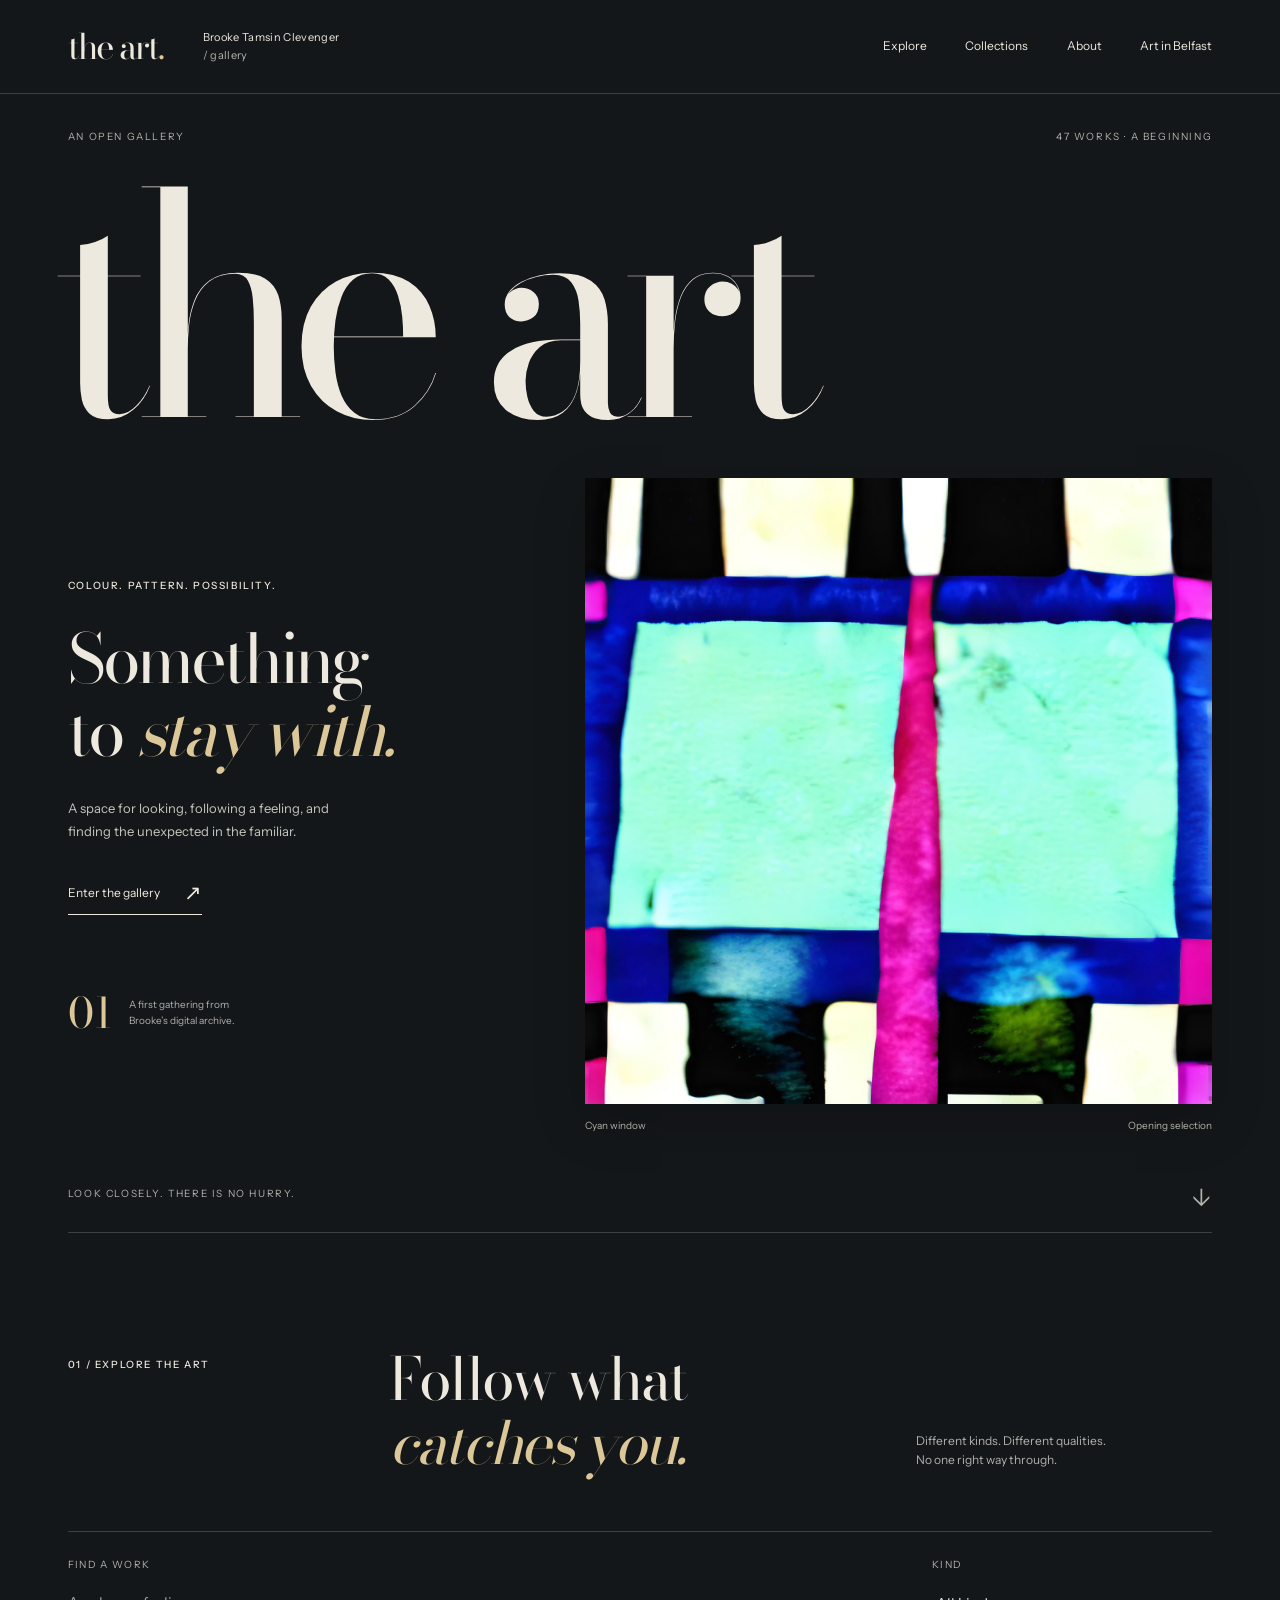
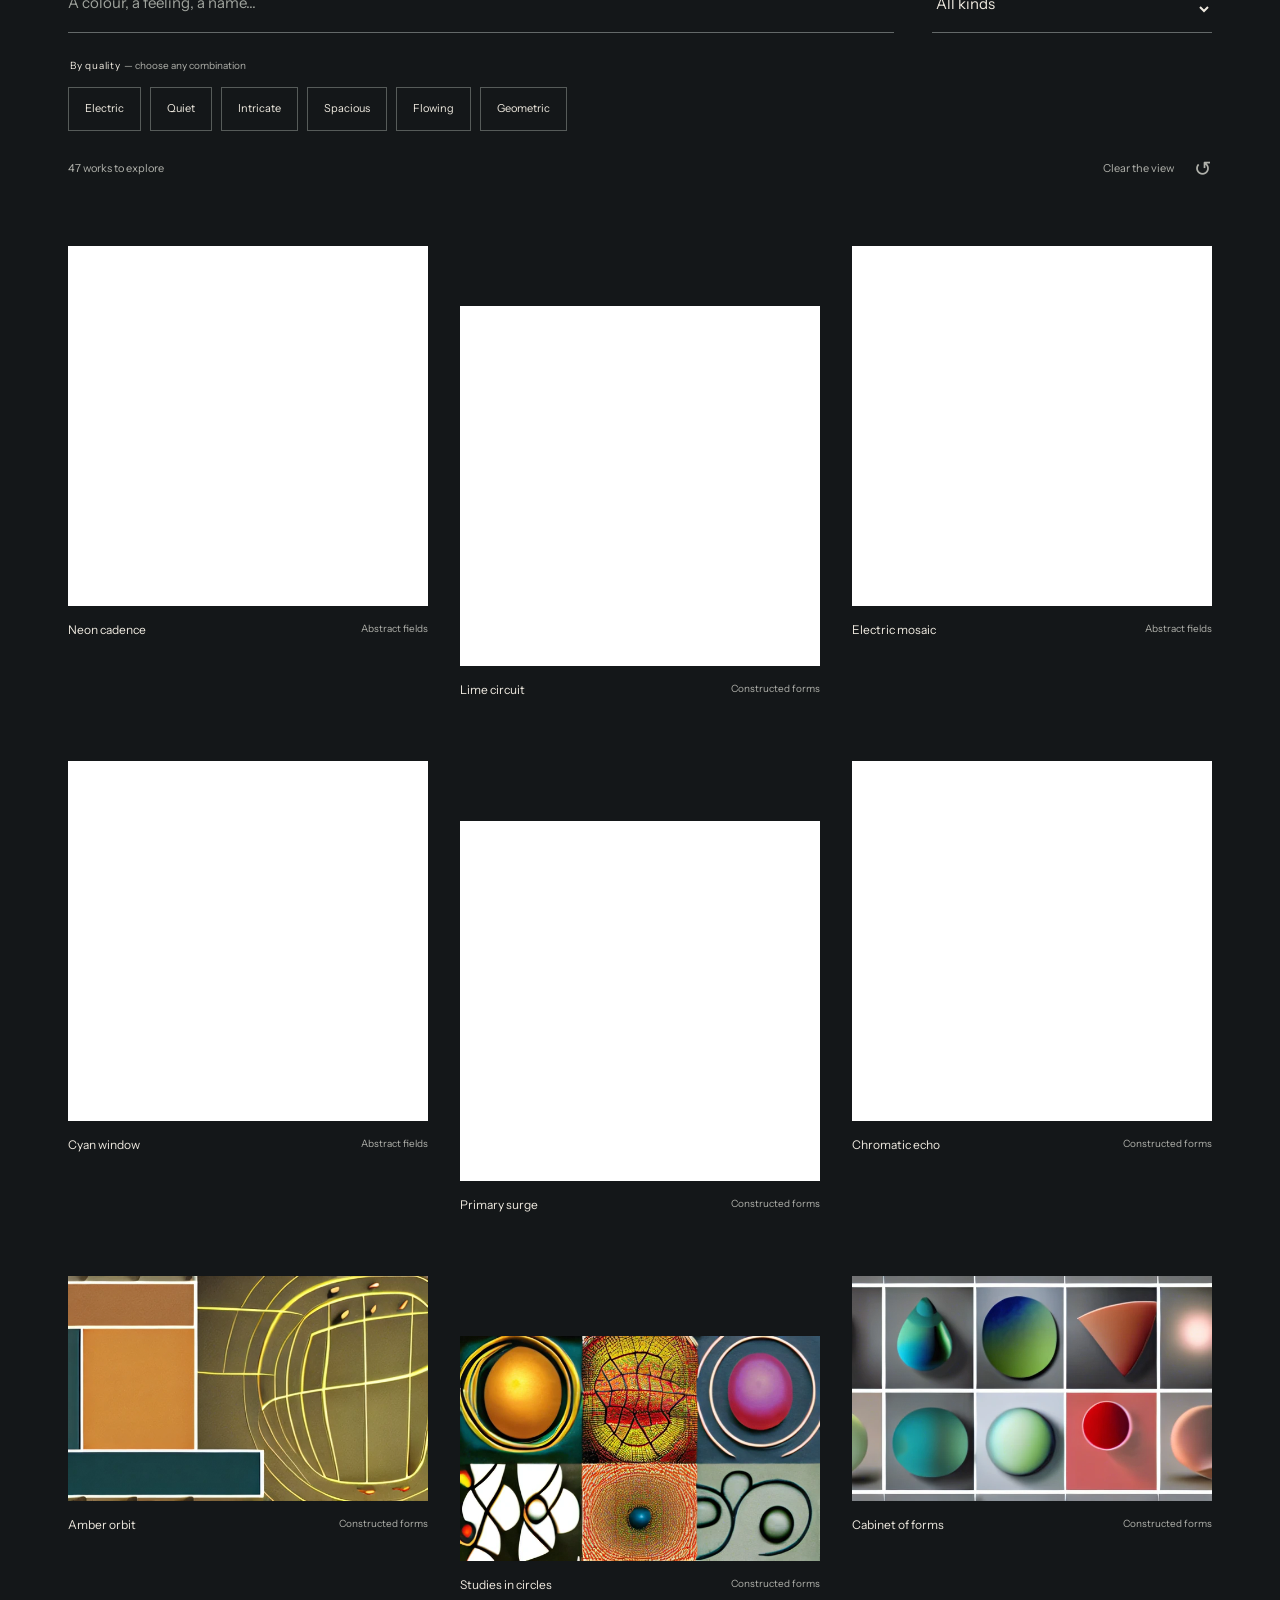
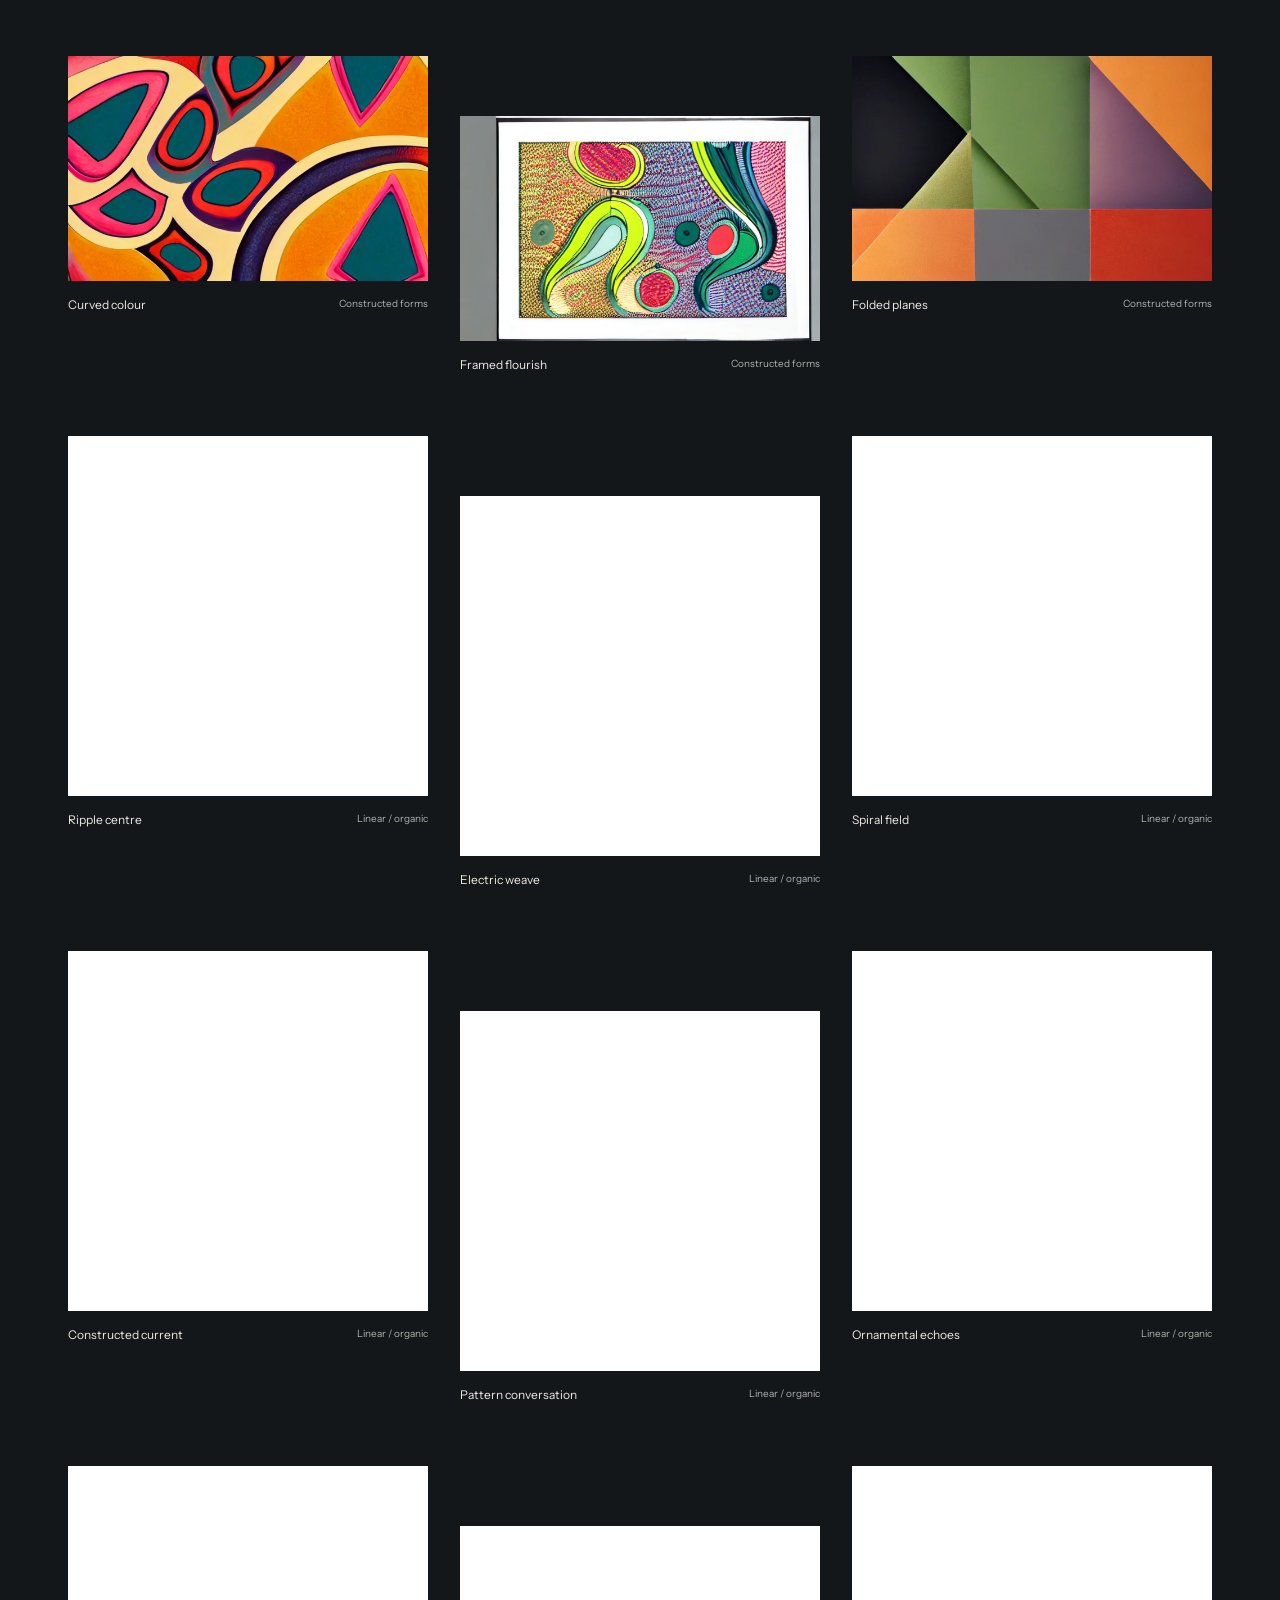
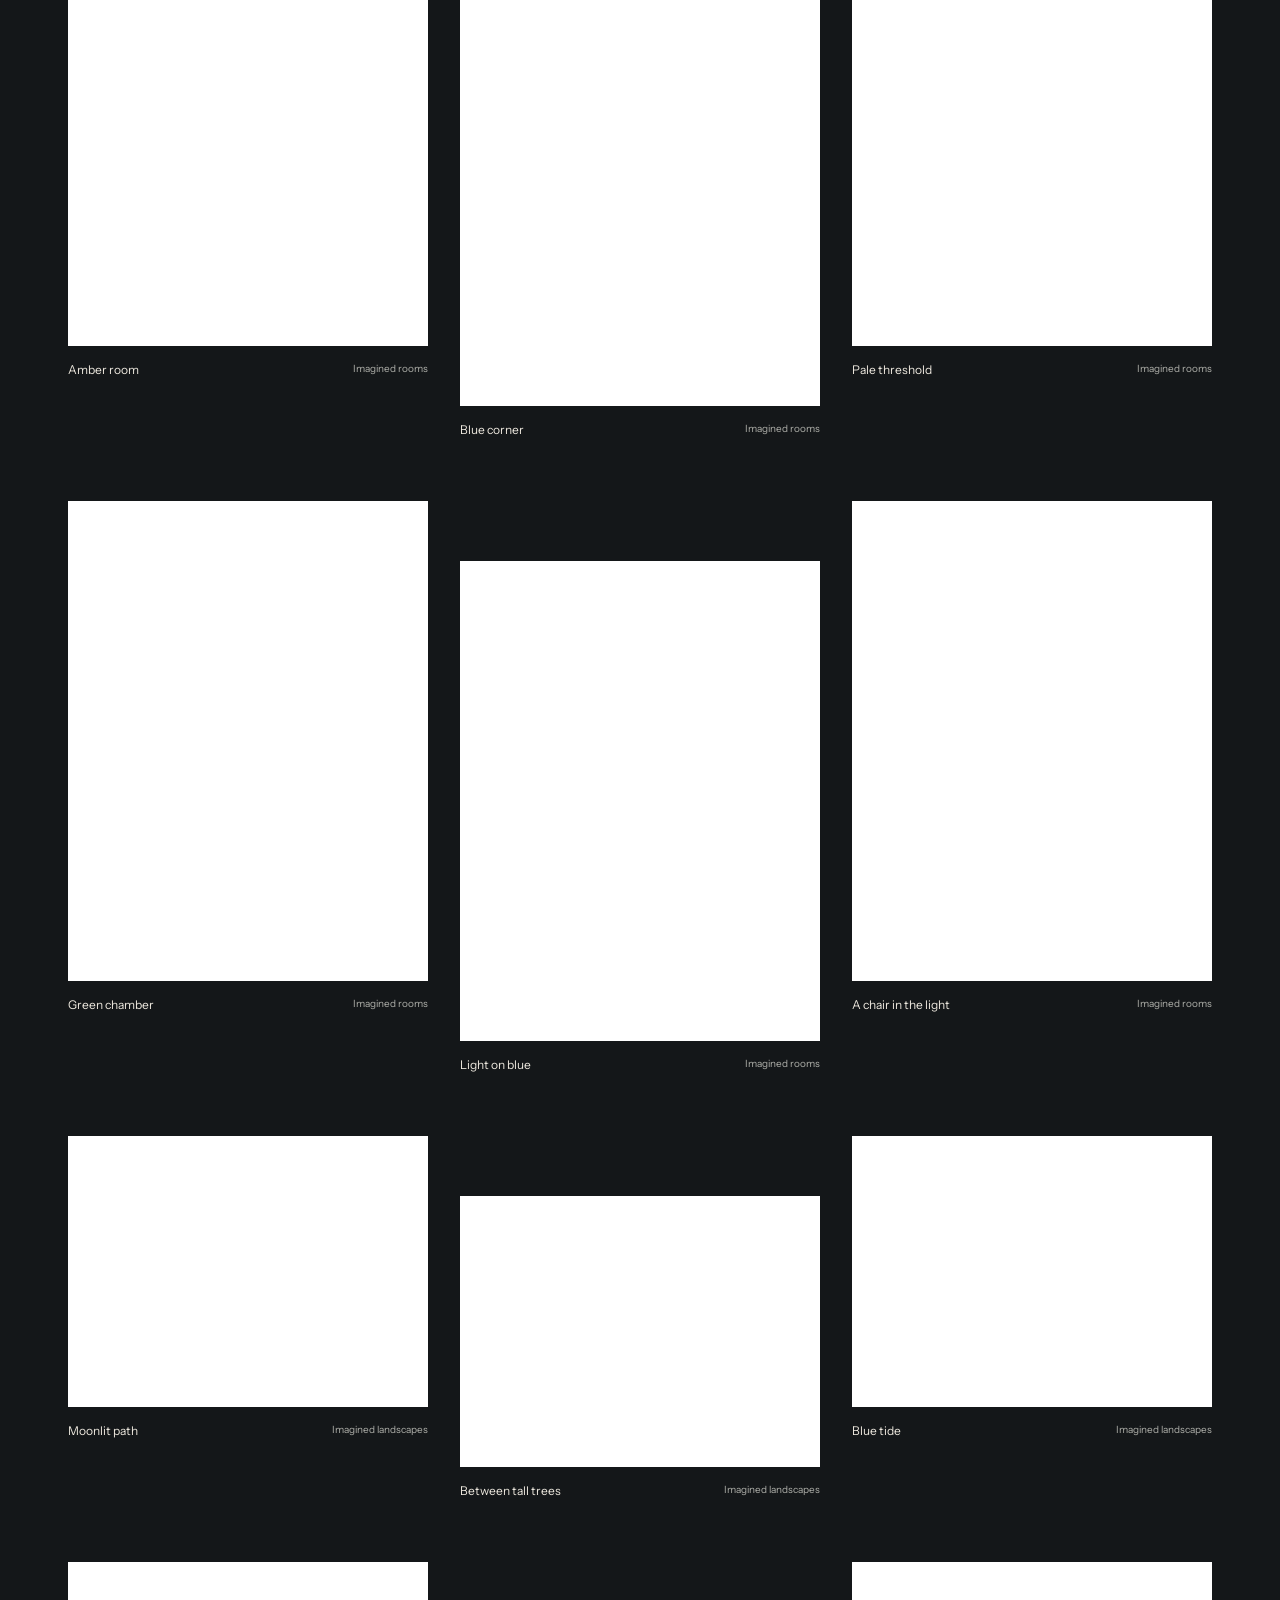
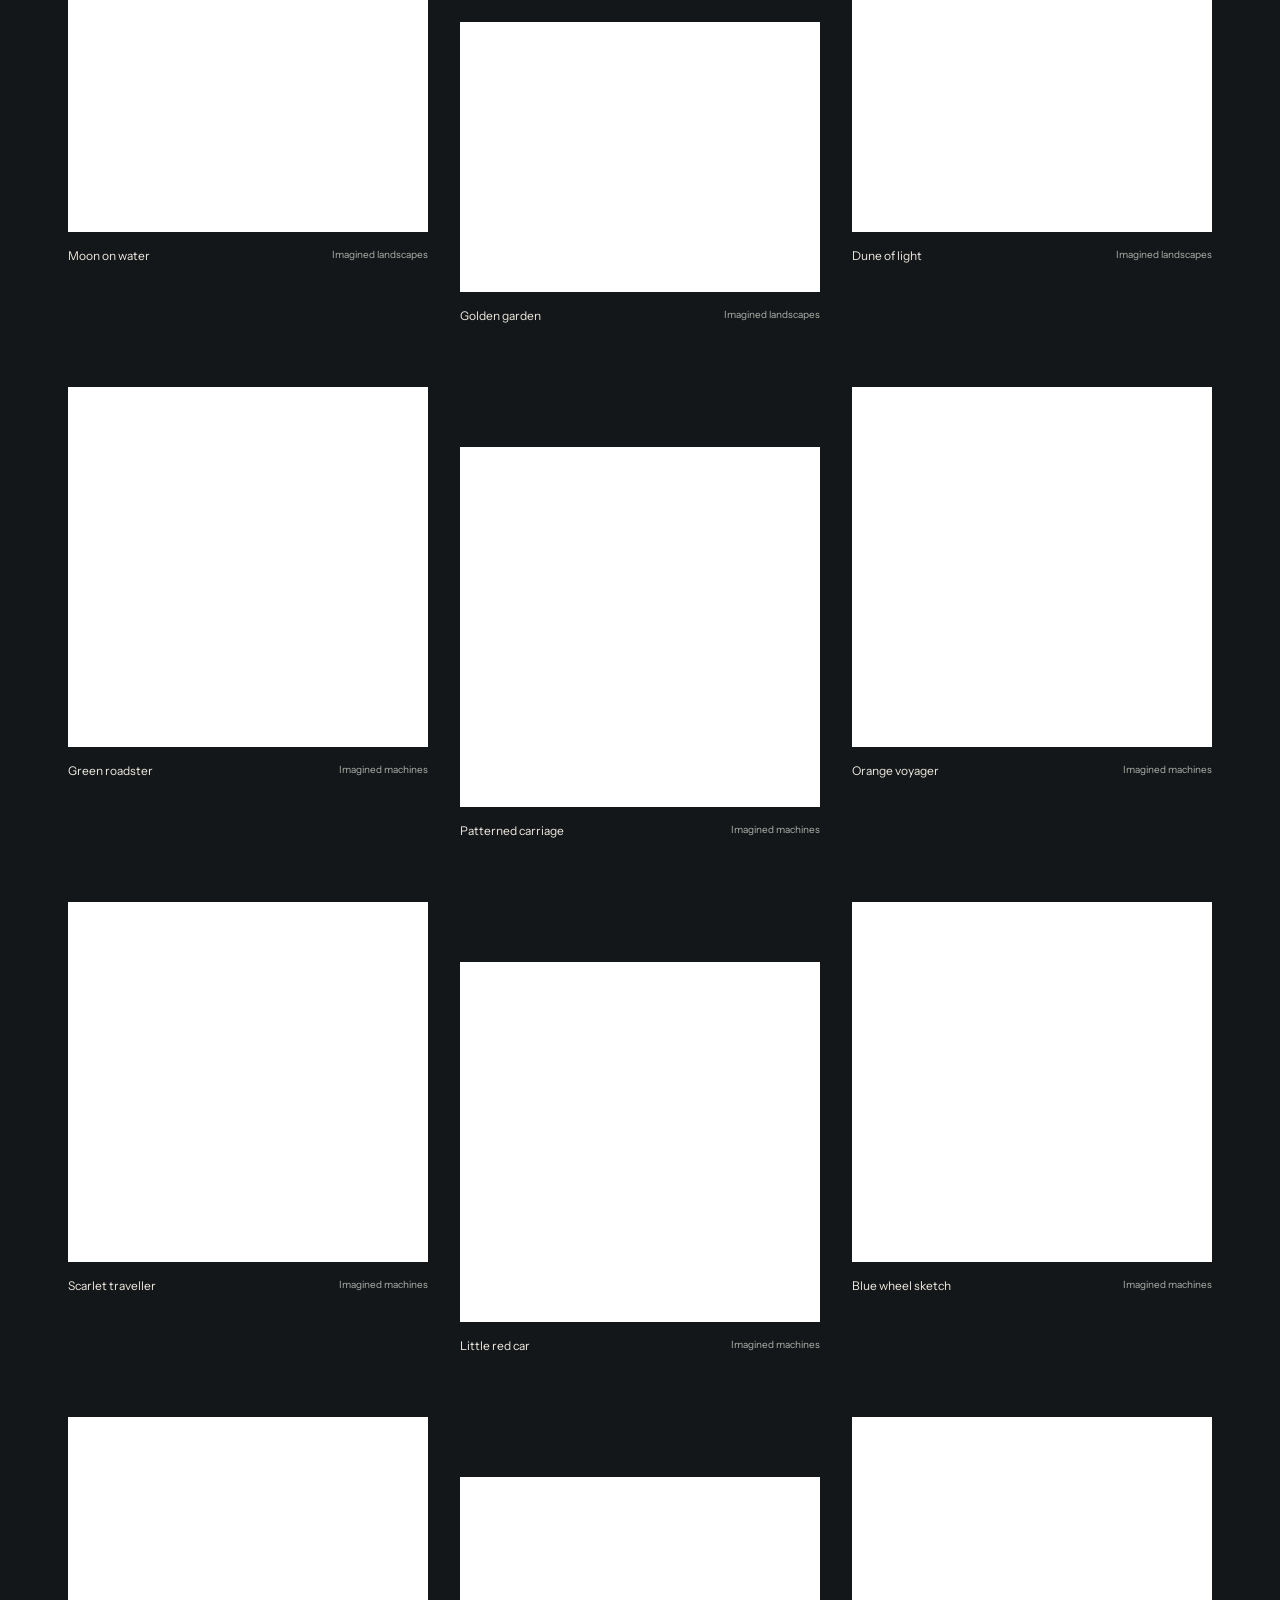
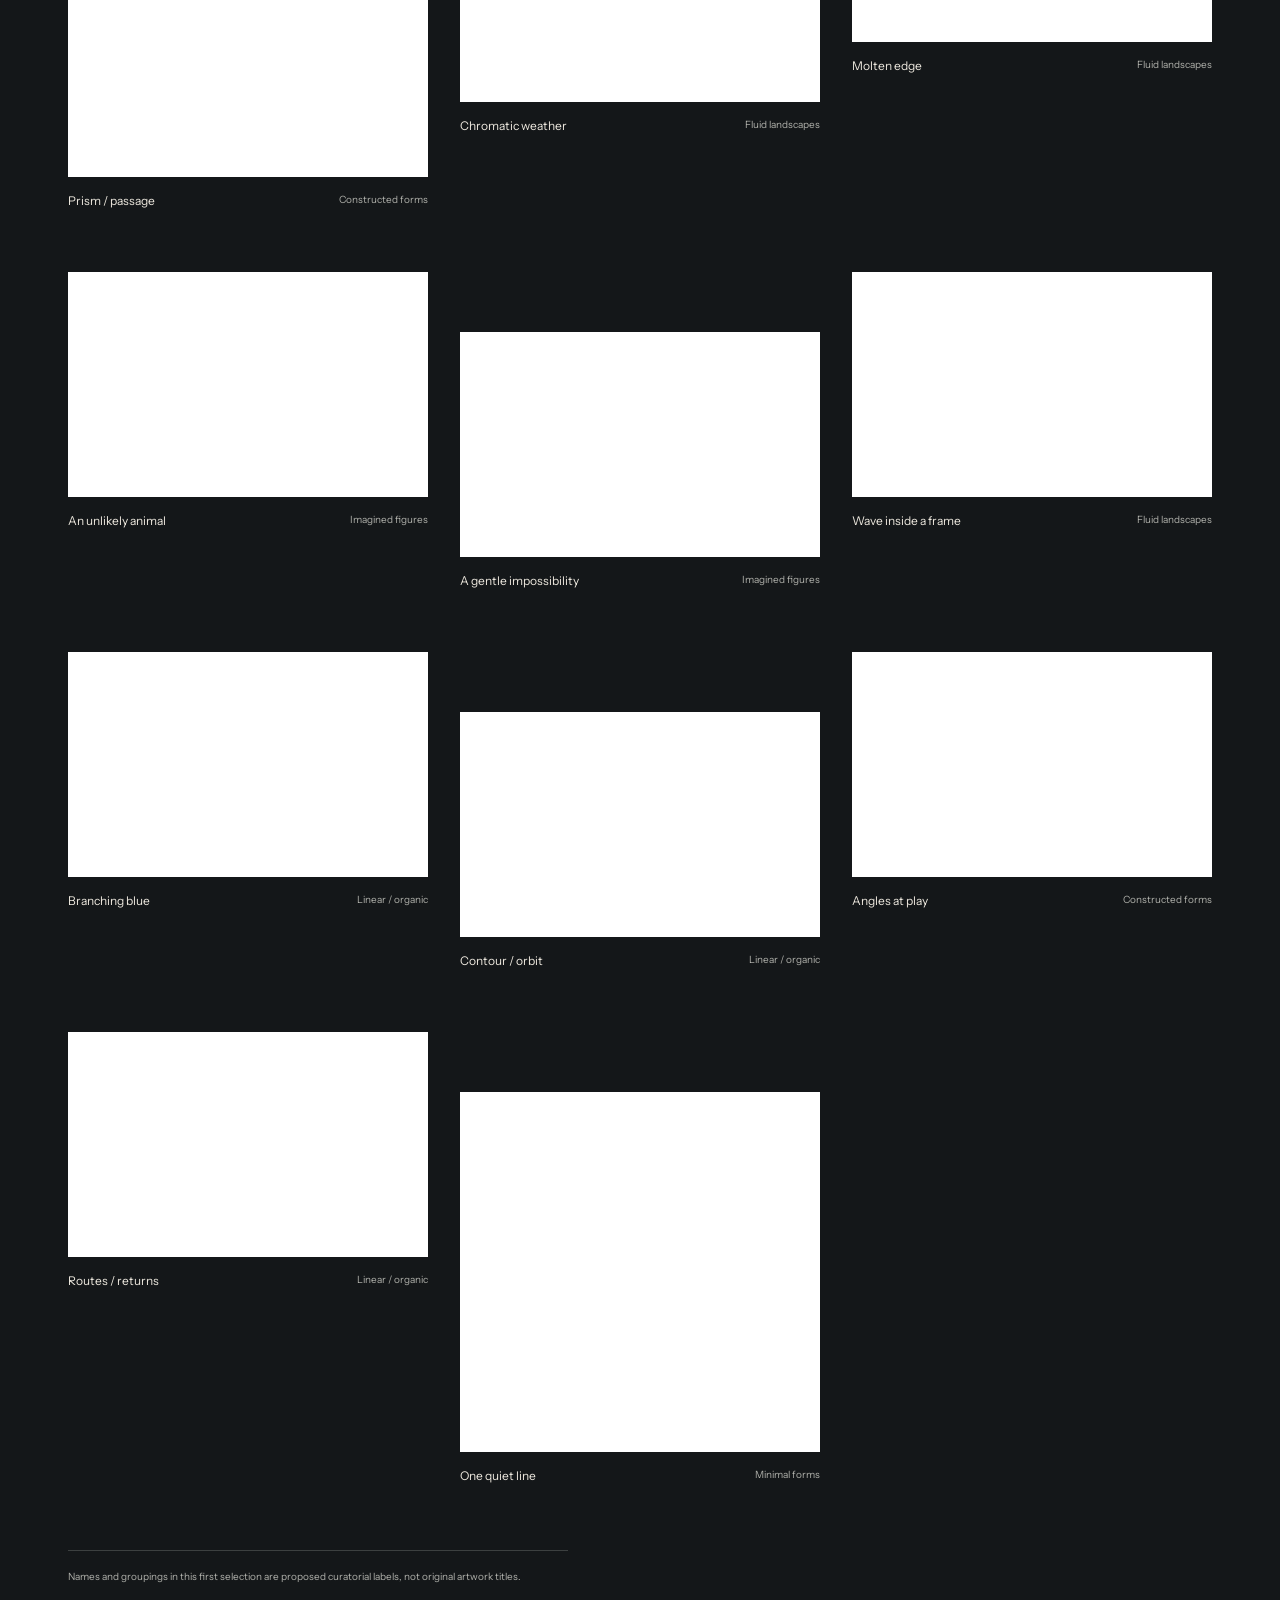
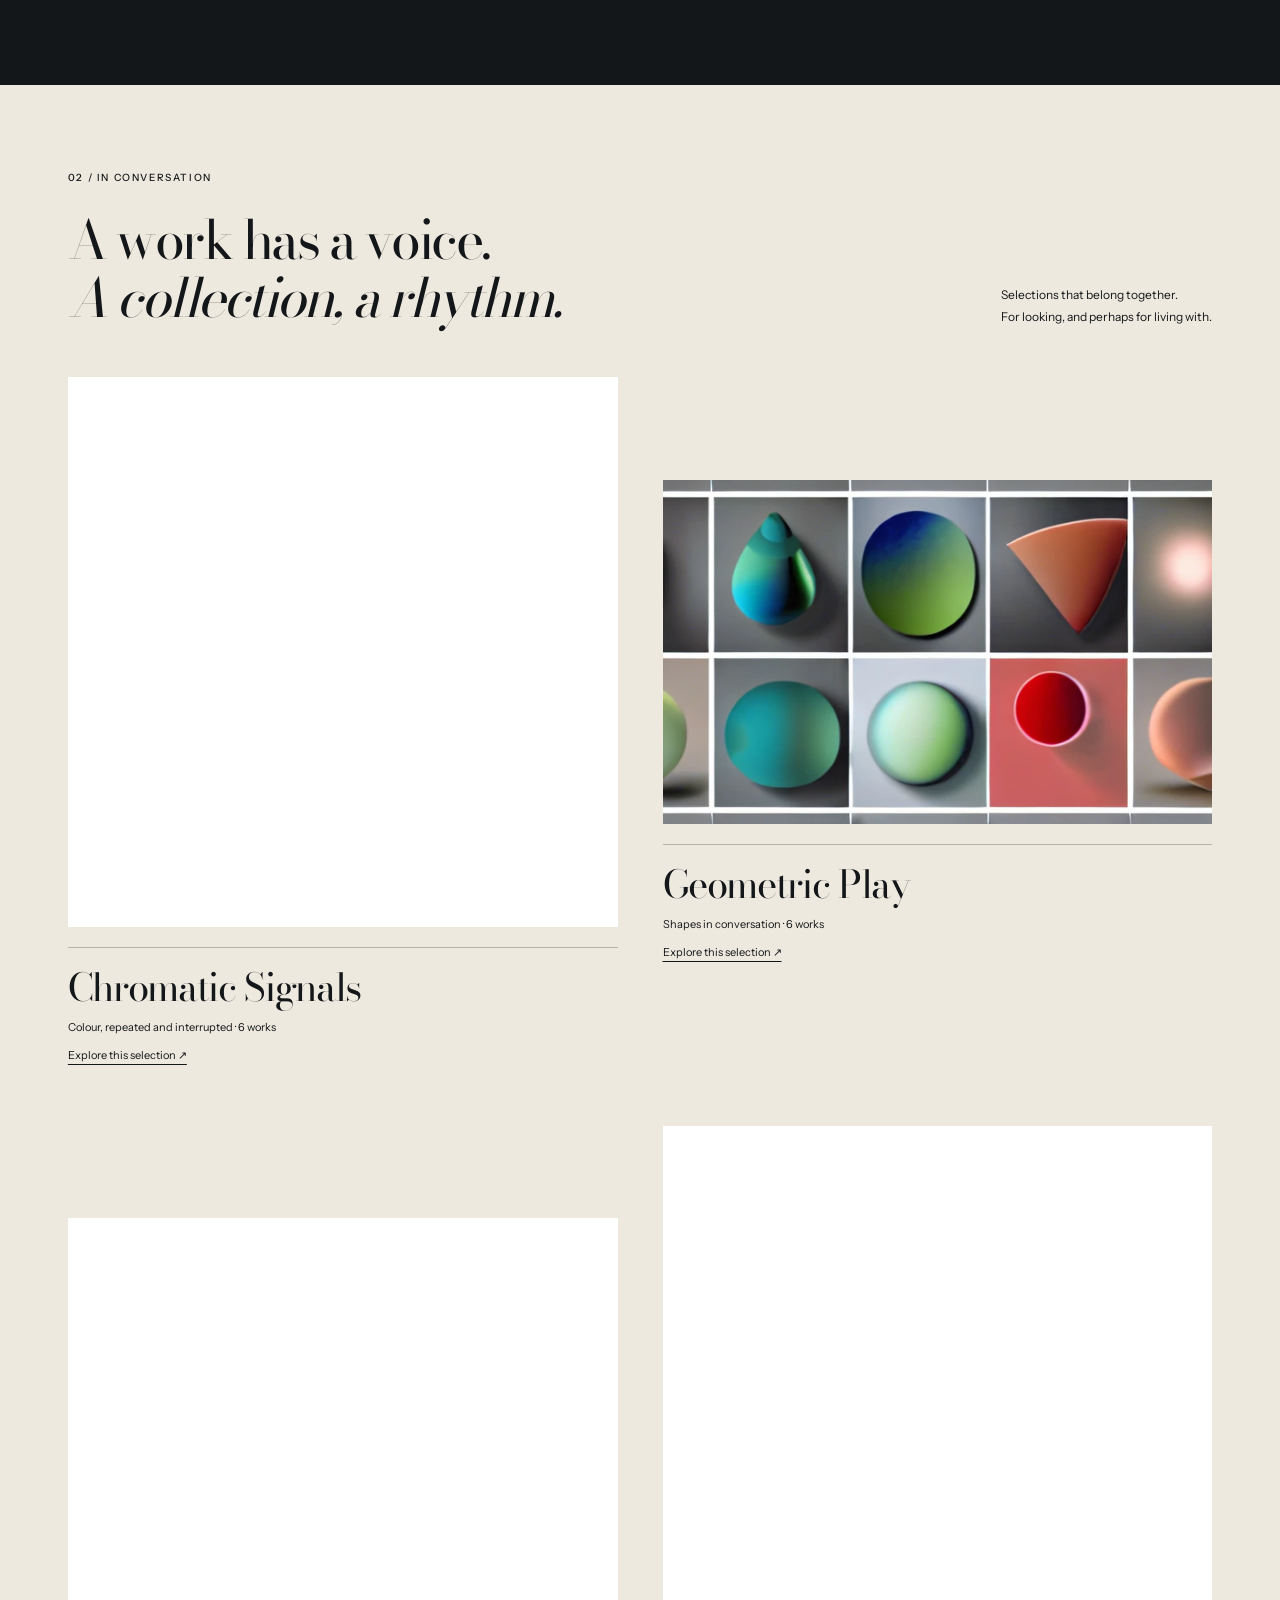
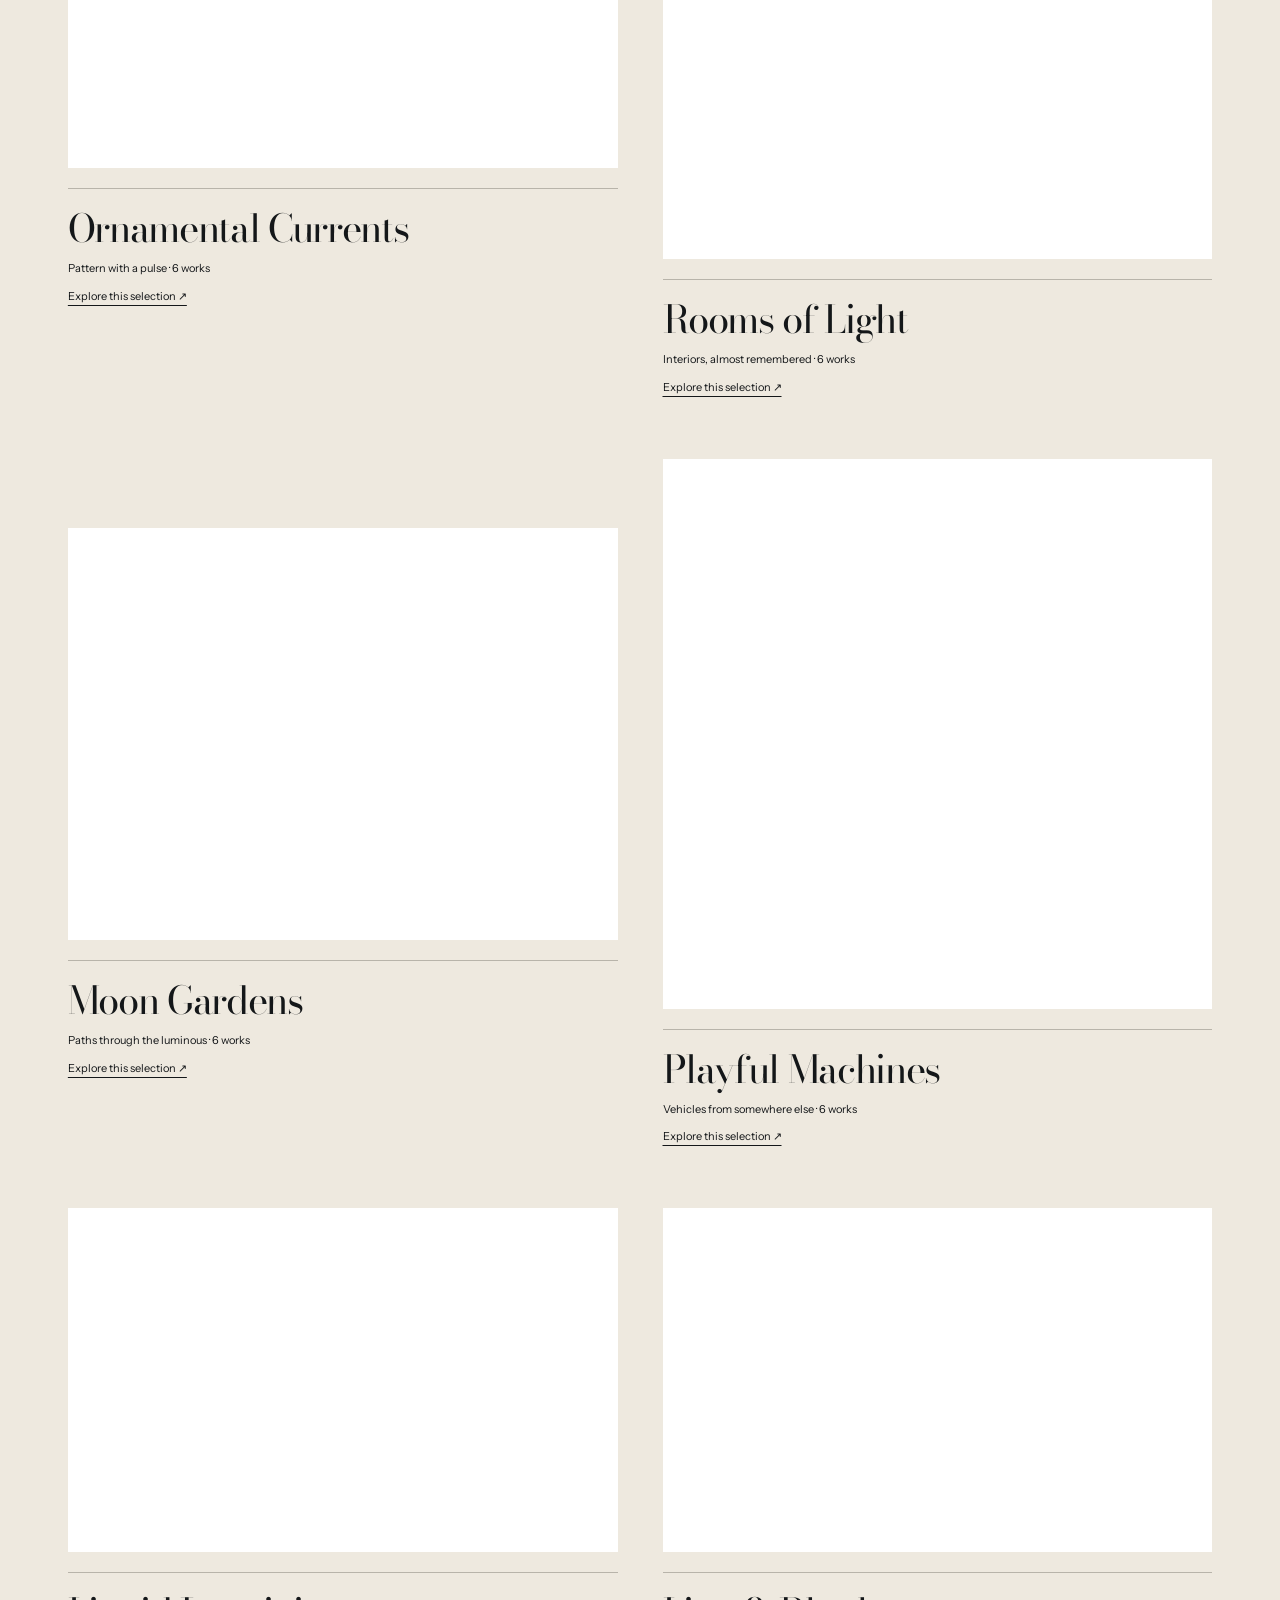
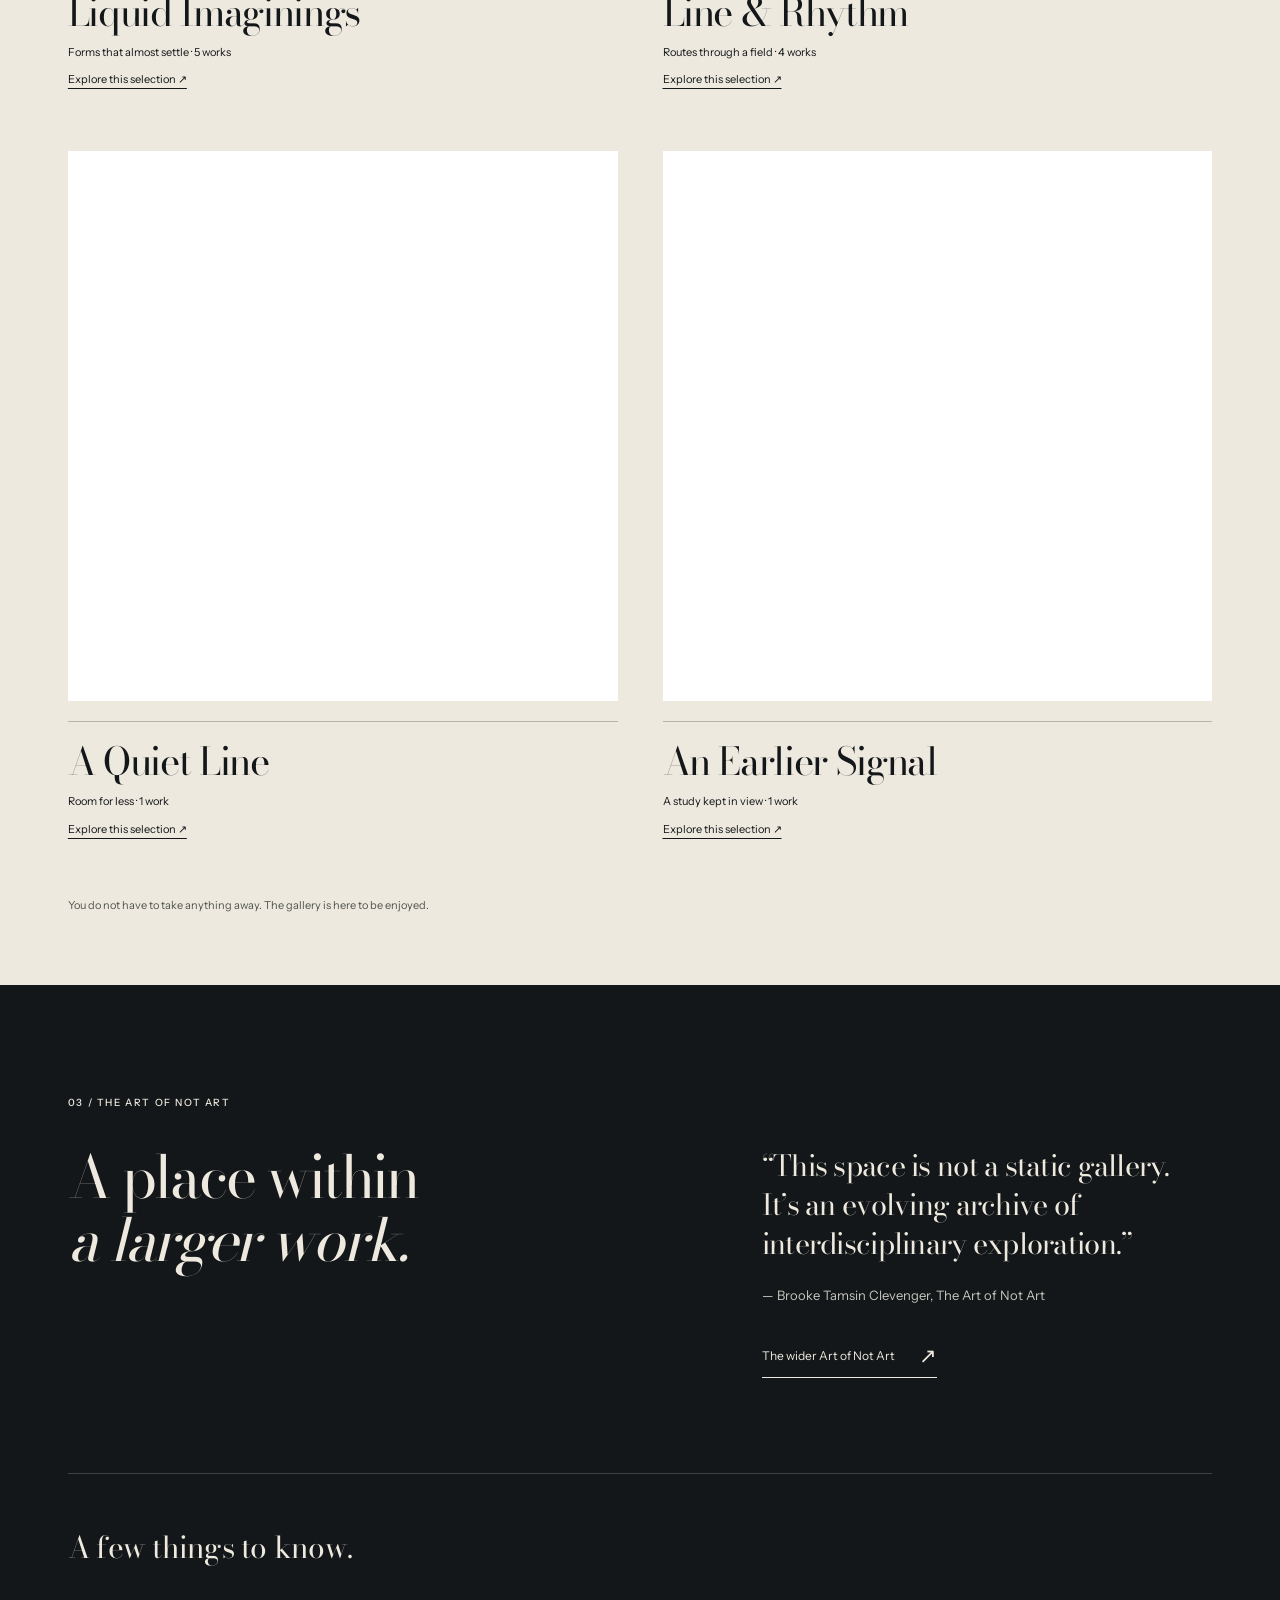
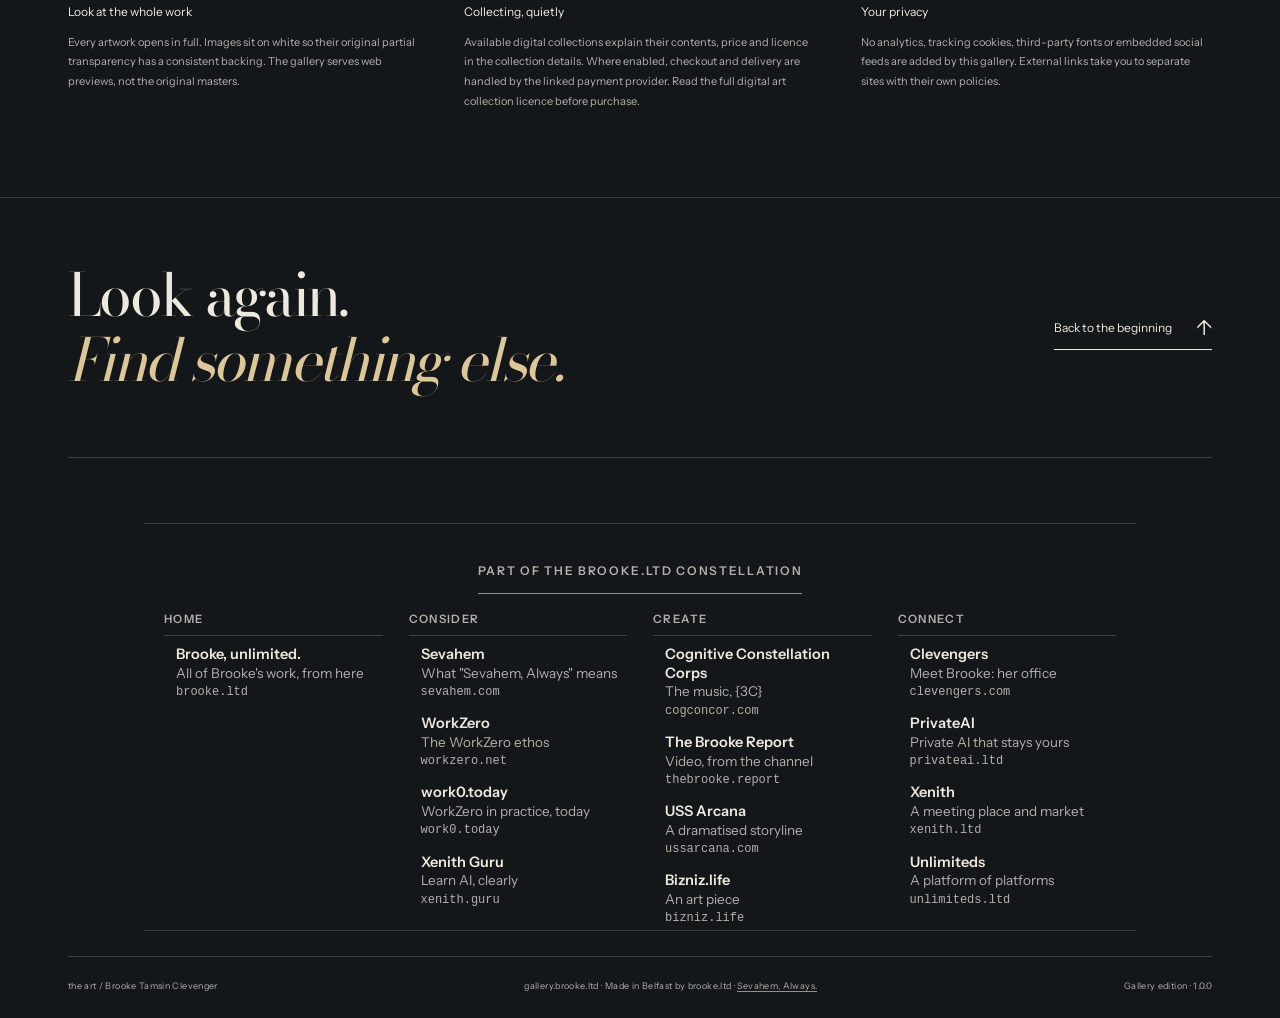
==== commit 9b194c95: "Publish the independent Art in Belfast gallery room (carys)" ====
--- a/index.html
+++ b/index.html
@@ -28,6 +28,7 @@
       <a href="#explore">Explore</a>
       <a href="#collections">Collections</a>
       <a href="#about">About</a>
+      <a href="/art-in-belfast/">Art in Belfast</a>
     </nav>
   </header>
 
--- a/assets/styles.css
+++ b/assets/styles.css
@@ -1,4 +1,29 @@
 @font-face{font-family:Bodoni;src:url('./fonts/bodoni-moda.woff2') format('woff2');font-weight:400 600;font-style:normal;font-display:swap}
+/* Association shares the gallery's type, ink and paper; the directory is not a new brand. */
+.site-header nav{flex-wrap:wrap}
+.association-page{padding-block:clamp(45px,7vw,110px)}
+.association-intro{max-width:1020px;margin-bottom:45px}
+.association-intro h1{font:400 clamp(54px,9vw,144px)/.98 var(--serif);letter-spacing:-.055em;margin:0 0 24px;overflow-wrap:anywhere}
+.association-subtitle{font:400 clamp(24px,3vw,40px)/1.3 var(--serif);color:var(--accent);margin-bottom:30px}
+.association-intro>p:not(.association-subtitle){max-width:780px;font-size:15px;line-height:1.9;margin-top:20px}
+.association-intro a,.association-entry h3 a{text-decoration:underline;text-underline-offset:5px;text-decoration-thickness:1px}
+.association-independence{border-left:1px solid var(--accent);padding-left:22px;color:var(--muted)}
+.association-navigation{border-block:1px solid var(--line);padding-block:16px}
+.association-navigation ul{list-style:none;display:flex;flex-wrap:wrap;gap:6px 30px;padding:0;margin:0}
+.association-navigation a{display:flex;align-items:center;min-height:44px;font-size:12px}
+.association-navigation a:hover{text-decoration:underline;text-underline-offset:5px}
+.association-count{font-size:11px;color:var(--muted);margin:18px 0 55px}
+.association-section{display:grid;grid-template-columns:minmax(180px,.65fr) minmax(0,1.6fr);gap:clamp(28px,5vw,80px);border-top:1px solid var(--line);padding-block:45px}
+.association-section h2{font-size:clamp(30px,3.3vw,52px);line-height:1.15;max-width:330px}
+.association-entries{list-style:none;margin:0;padding:0;display:grid;grid-template-columns:repeat(2,minmax(0,1fr));gap:38px 34px}
+.association-entries>li{min-width:0}
+.association-entry h3{font:400 26px/1.25 var(--serif);letter-spacing:-.02em;margin-bottom:16px}
+.association-entry h3 a{display:inline-block;padding-block:6px;overflow-wrap:anywhere}
+.association-entry>p{font-size:12px;line-height:1.85;color:#c6c6be}
+.association-roles{list-style:none;display:flex;flex-wrap:wrap;gap:5px 14px;padding:0;margin:14px 0 0;font-size:10px;color:var(--accent);letter-spacing:.03em}
+.association-entry .association-visit-note{margin-top:12px;font-size:11px;color:var(--muted)}
+@media(max-width:760px){.association-section{grid-template-columns:1fr;gap:28px;padding-block:32px}.association-section h2{max-width:none}.association-intro>p:not(.association-subtitle){font-size:13px}.association-count{margin-bottom:35px}.association-entries{gap:28px}.association-entry h3{font-size:24px}}
+@media(max-width:460px){.association-entries{grid-template-columns:1fr}.association-navigation ul{gap:2px 20px}.association-navigation a{font-size:11px}.association-intro h1{font-size:57px}.association-independence{padding-left:16px}}
 @font-face{font-family:Instrument;src:url('./fonts/instrument-sans.woff2') format('woff2');font-weight:400 600;font-style:normal;font-display:swap}
 :root{--ink:#141719;--paper:#eee9df;--muted:#b0b1ab;--line:#3c4040;--paper-line:#b8b4aa;--accent:#dbc798;--under:#8f948b;--surface:#202526;--serif:Bodoni,'Bodoni MT',Didot,'Times New Roman',serif;--sans:Instrument,'Segoe UI',Arial,sans-serif;--body:var(--sans);--gutter:clamp(22px,5.3vw,94px)}
 *{box-sizing:border-box}html{scroll-behavior:smooth;scroll-padding-top:35px}body{margin:0;background:var(--ink);color:var(--paper);font:400 15px/1.6 var(--sans);-webkit-font-smoothing:antialiased}body:has(dialog[open]){overflow:hidden}::selection{background:var(--accent);color:var(--ink)}a{color:inherit}button,input,select{font:inherit}button,a,input,select{-webkit-tap-highlight-color:transparent}button{cursor:pointer}button:disabled{cursor:default}a{text-decoration:none}a:hover{text-decoration-color:currentColor}button{color:inherit}img{display:block;max-width:100%;height:auto}figure,p,h1,h2,h3{margin:0}em{font-family:var(--serif);font-weight:400}h1,h2,h3{font-weight:400}button,input,select{border-radius:0}button:focus-visible,a:focus-visible,input:focus-visible,select:focus-visible{outline:2px solid var(--accent);outline-offset:6px}button:focus:not(:focus-visible){outline:none}[hidden]{display:none!important}.page-width{margin-inline:auto;width:calc(100% - var(--gutter)*2);max-width:1560px}.skip-link{position:fixed;z-index:20;top:10px;left:10px;padding:12px 20px;color:var(--ink);background:var(--paper);transform:translateY(-160%)}.skip-link:focus{transform:translateY(0)}.enhancement{display:none}body[data-enhanced] .enhancement{display:block}
